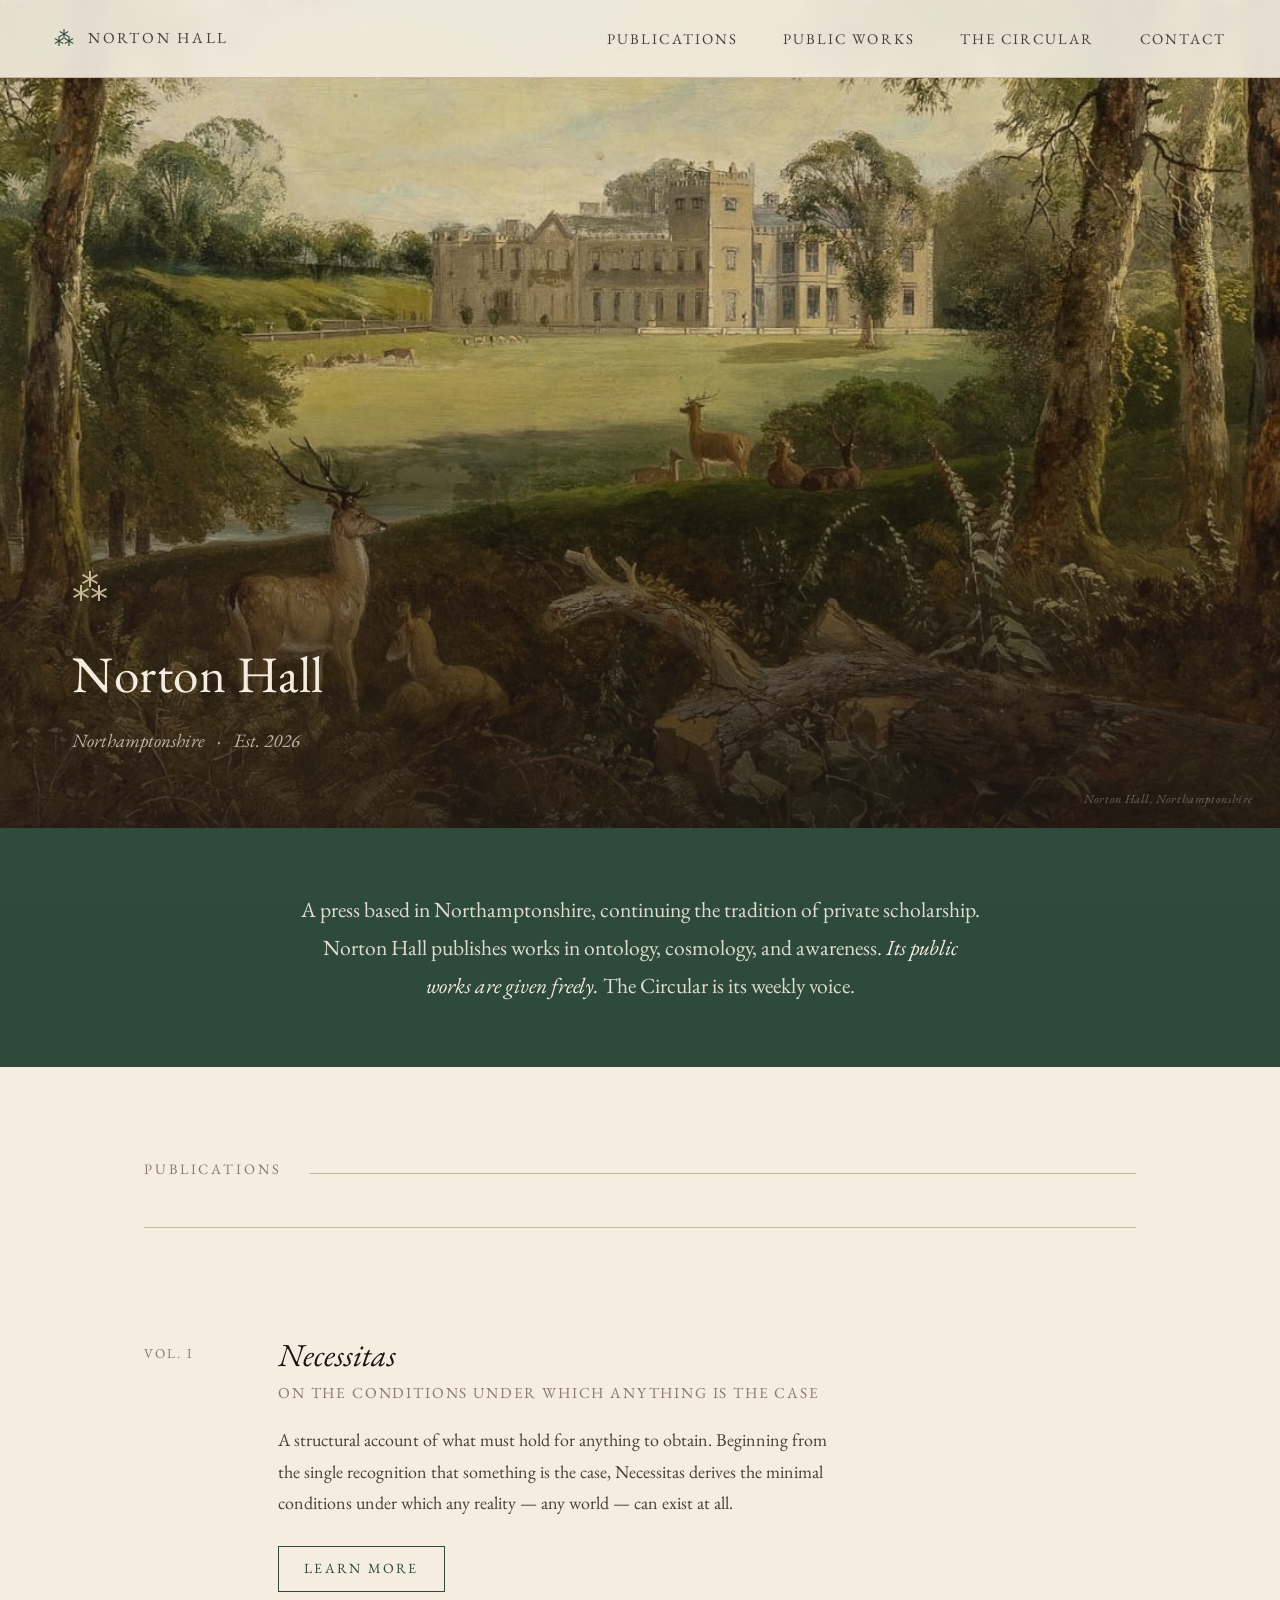
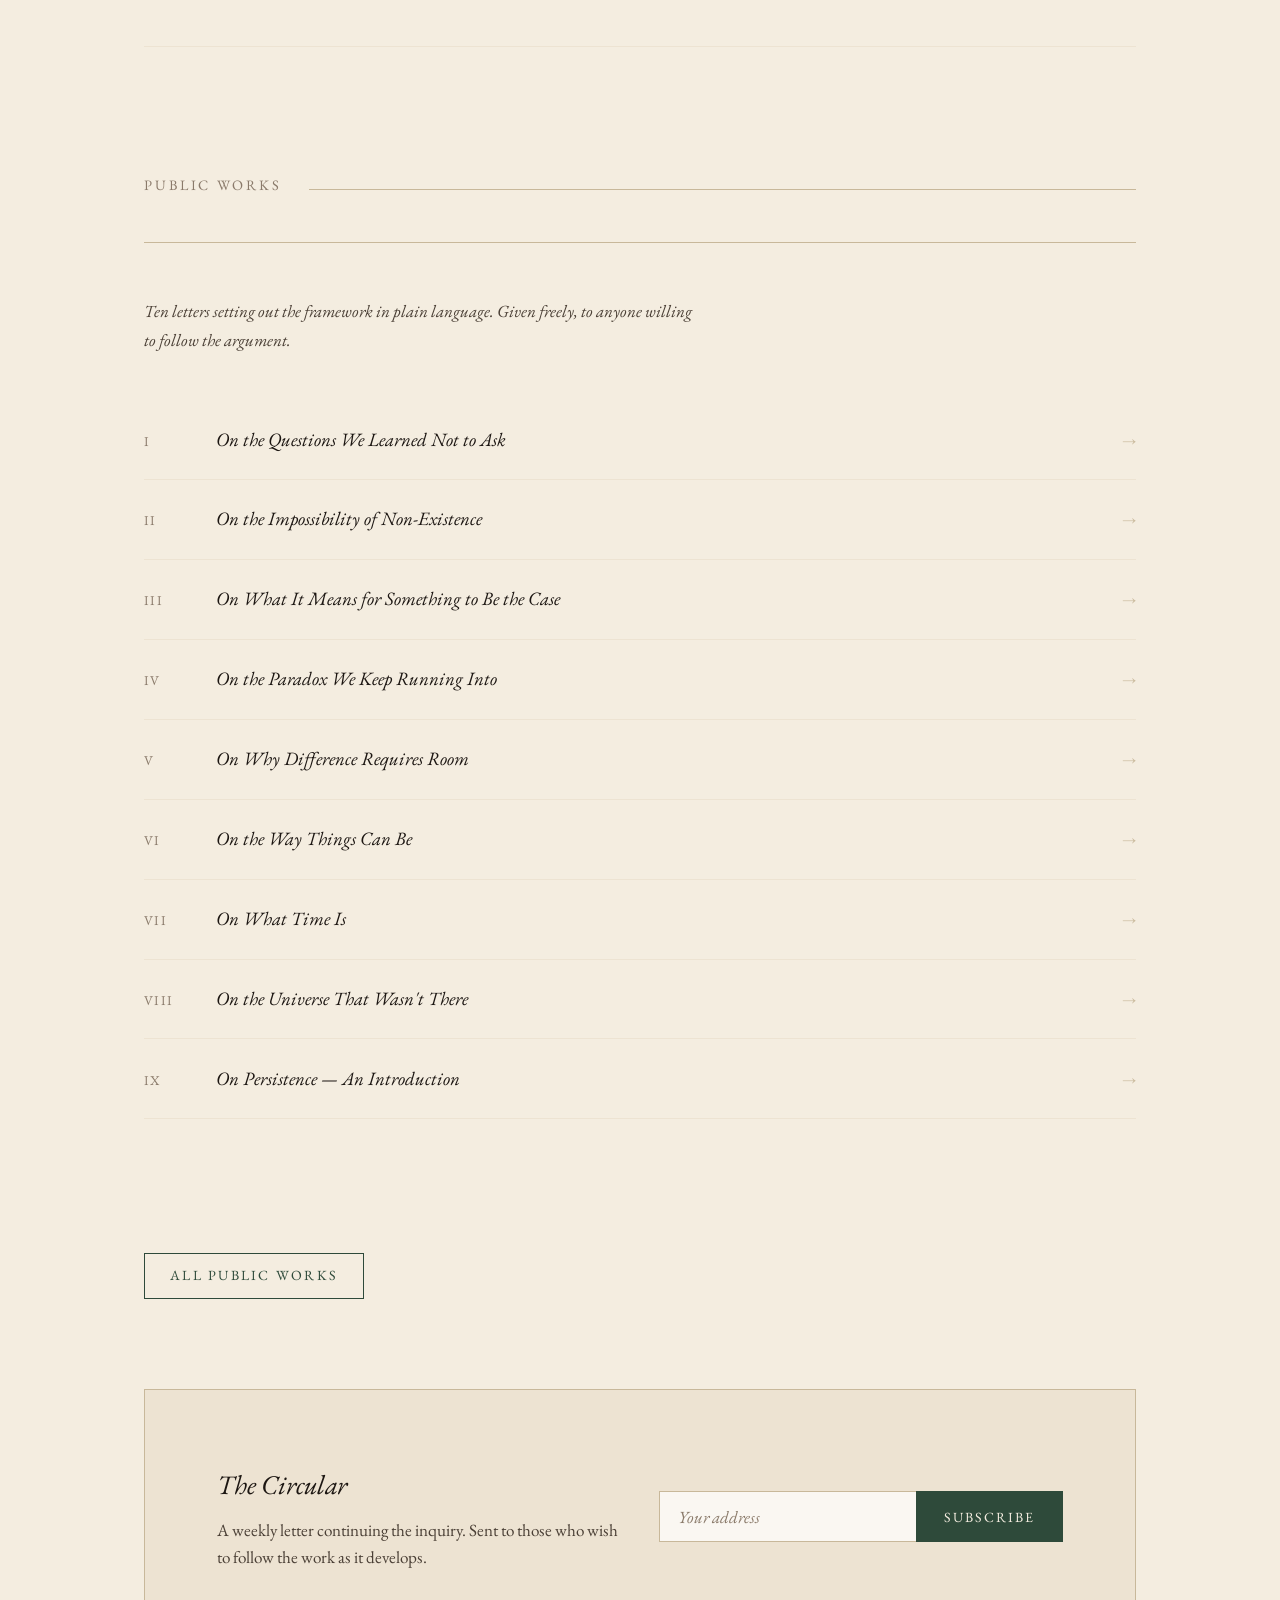
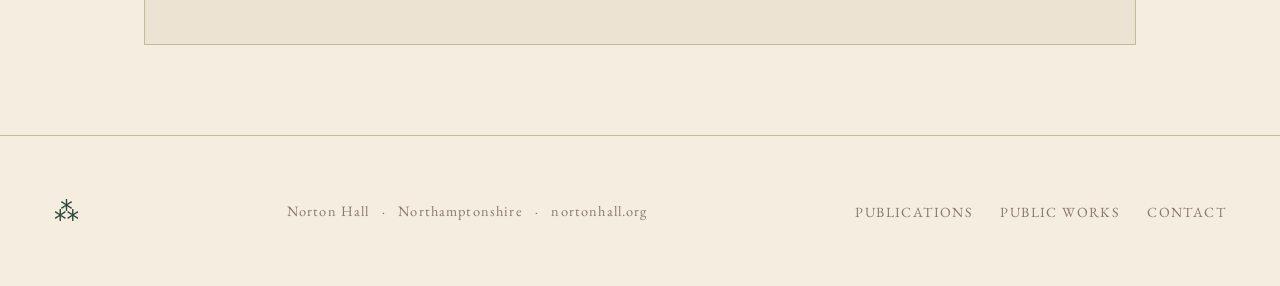
==== index.html @ 18258e55 "Add files via upload" ====
<!DOCTYPE html>
<html lang="en">
<head>
  <meta charset="UTF-8">
  <meta name="viewport" content="width=device-width, initial-scale=1.0">
  <title>Norton Hall</title>
  <meta name="description" content="A press based in Northamptonshire, continuing the tradition of private scholarship. Norton Hall publishes works in ontology, cosmology, and awareness.">
  <link rel="stylesheet" href="style.css">
  <style>
    .hero-caption {
      position: absolute;
      bottom: 1rem;
      right: 1.5rem;
      font-size: 0.68rem;
      color: rgba(244, 237, 224, 0.35);
      font-style: italic;
      letter-spacing: 0.05em;
      z-index: 10;
    }
  </style>
</head>
<body>

  <nav>
    <a href="index.html" class="nav-mark">
      <span class="asterism">⁂</span>
      <span class="press-name">Norton Hall</span>
    </a>
    <ul class="nav-links">
      <li><a href="publications.html">Publications</a></li>
      <li><a href="public-works.html">Public Works</a></li>
      <li><a href="the-circular.html">The Circular</a></li>
      <li><a href="contact.html">Contact</a></li>
    </ul>
  </nav>

  <!-- HERO -->
  <section class="hero">
    <div class="hero-image" id="heroImage"></div>
    <div class="hero-gradient"></div>
    <div class="hero-content" id="heroContent">
      <span class="hero-asterism">⁂</span>
      <h1 class="hero-title">Norton Hall</h1>
      <p class="hero-subtitle">Northamptonshire &ensp;·&ensp; Est. 2026</p>
    </div>
    <span class="hero-caption">Norton Hall, Northamptonshire</span>
  </section>

  <!-- STATEMENT -->
  <section class="statement">
    <p>A press based in Northamptonshire, continuing the tradition of private scholarship. Norton Hall publishes works in ontology, cosmology, and awareness. <em>Its public works are given freely.</em> The Circular is its weekly voice.</p>
  </section>

  <!-- MAIN -->
  <main>

    <!-- PUBLICATIONS -->
    <div class="section-header">
      <h2>Publications</h2>
      <div class="section-rule"></div>
    </div>

    <div class="publication-card" data-observe>
      <div class="pub-number">Vol. I</div>
      <div class="pub-body">
        <h3>Necessitas</h3>
        <p class="pub-subtitle">On the Conditions Under Which Anything Is the Case</p>
        <p>A structural account of what must hold for anything to obtain. Beginning from the single recognition that something is the case, Necessitas derives the minimal conditions under which any reality — any world — can exist at all.</p>
        <a href="publications.html" class="btn">Learn More</a>
      </div>
    </div>

    <!-- PUBLIC WORKS -->
    <div class="section-header" style="margin-top: 2rem;">
      <h2>Public Works</h2>
      <div class="section-rule"></div>
    </div>

    <p style="font-size: 0.95rem; color: var(--ink-light); margin-bottom: 2.5rem; font-style: italic; max-width: 560px;">
      Ten letters setting out the framework in plain language. Given freely, to anyone willing to follow the argument.
    </p>

    <div class="letters-grid">
      <a href="letters/letter-01.html" class="letter-row" data-observe>
        <span class="letter-num">I</span>
        <span class="letter-title">On the Questions We Learned Not to Ask</span>
        <span class="letter-arrow">→</span>
      </a>
      <a href="letters/letter-02.html" class="letter-row" data-observe>
        <span class="letter-num">II</span>
        <span class="letter-title">On the Impossibility of Non-Existence</span>
        <span class="letter-arrow">→</span>
      </a>
      <a href="letters/letter-03.html" class="letter-row" data-observe>
        <span class="letter-num">III</span>
        <span class="letter-title">On What It Means for Something to Be the Case</span>
        <span class="letter-arrow">→</span>
      </a>
      <a href="letters/letter-04.html" class="letter-row" data-observe>
        <span class="letter-num">IV</span>
        <span class="letter-title">On the Paradox We Keep Running Into</span>
        <span class="letter-arrow">→</span>
      </a>
      <a href="letters/letter-05.html" class="letter-row" data-observe>
        <span class="letter-num">V</span>
        <span class="letter-title">On Why Difference Requires Room</span>
        <span class="letter-arrow">→</span>
      </a>
      <a href="letters/letter-06.html" class="letter-row" data-observe>
        <span class="letter-num">VI</span>
        <span class="letter-title">On the Way Things Can Be</span>
        <span class="letter-arrow">→</span>
      </a>
      <a href="letters/letter-07.html" class="letter-row" data-observe>
        <span class="letter-num">VII</span>
        <span class="letter-title">On What Time Is</span>
        <span class="letter-arrow">→</span>
      </a>
      <a href="letters/letter-08.html" class="letter-row" data-observe>
        <span class="letter-num">VIII</span>
        <span class="letter-title">On the Universe That Wasn't There</span>
        <span class="letter-arrow">→</span>
      </a>
      <a href="letters/letter-09.html" class="letter-row" data-observe>
        <span class="letter-num">IX</span>
        <span class="letter-title">On Persistence — An Introduction</span>
        <span class="letter-arrow">→</span>
      </a>
      <a href="letters/letter-10.html" class="letter-row" data-observe>
        <span class="letter-num">X</span>
        <span class="letter-title">On Where This Leaves Us</span>
        <span class="letter-arrow">→</span>
      </a>
    </div>

    <div style="margin-top: 1.5rem; padding-top: 1.5rem;">
      <a href="public-works.html" class="btn">All Public Works</a>
    </div>

    <!-- CIRCULAR CTA -->
    <div class="circular-cta" data-observe>
      <div>
        <h3>The Circular</h3>
        <p>A weekly letter continuing the inquiry. Sent to those who wish to follow the work as it develops.</p>
      </div>
      <div class="circular-form">
        <input type="email" placeholder="Your address">
        <button type="button">Subscribe</button>
      </div>
    </div>

  </main>

  <footer>
    <span class="footer-mark">⁂</span>
    <p class="footer-text">Norton Hall &ensp;·&ensp; Northamptonshire &ensp;·&ensp; nortonhall.org</p>
    <ul class="footer-links">
      <li><a href="publications.html">Publications</a></li>
      <li><a href="public-works.html">Public Works</a></li>
      <li><a href="contact.html">Contact</a></li>
    </ul>
  </footer>

  <script>
    // Hero entrance
    window.addEventListener('load', () => {
      document.getElementById('heroImage').classList.add('loaded');
      setTimeout(() => {
        document.getElementById('heroContent').classList.add('visible');
      }, 200);
    });

    // Scroll observer
    const observer = new IntersectionObserver((entries) => {
      entries.forEach((entry, i) => {
        if (entry.isIntersecting) {
          setTimeout(() => {
            entry.target.classList.add('visible');
          }, entry.target.dataset.delay || 0);
          observer.unobserve(entry.target);
        }
      });
    }, { threshold: 0.1 });

    document.querySelectorAll('[data-observe]').forEach((el, i) => {
      el.dataset.delay = i * 60;
      observer.observe(el);
    });
  </script>

</body>
</html>
---- style.css ----
@import url('https://fonts.googleapis.com/css2?family=EB+Garamond:ital,wght@0,400;0,500;0,600;1,400;1,500&family=Cormorant+Garamond:ital,wght@0,300;0,400;1,300;1,400&display=swap');

:root {
  --cream: #f4ede0;
  --cream-dark: #ede3d2;
  --ink: #1c1612;
  --ink-light: #4a3f35;
  --ink-faint: #8a7a6a;
  --green: #2e4a3a;
  --green-light: #3d6150;
  --rule: #c8b89a;
  --white: #faf7f2;
}

*, *::before, *::after {
  box-sizing: border-box;
  margin: 0;
  padding: 0;
}

html {
  font-size: 18px;
  scroll-behavior: smooth;
}

body {
  background-color: var(--cream);
  color: var(--ink);
  font-family: 'EB Garamond', Georgia, serif;
  font-weight: 400;
  line-height: 1.7;
  -webkit-font-smoothing: antialiased;
}

/* ─── TEXTURE OVERLAY ─── */
body::before {
  content: '';
  position: fixed;
  inset: 0;
  background-image: url("data:image/svg+xml,%3Csvg xmlns='http://www.w3.org/2000/svg' width='300' height='300'%3E%3Cfilter id='noise'%3E%3CfeTurbulence type='fractalNoise' baseFrequency='0.85' numOctaves='4' stitchTiles='stitch'/%3E%3CfeColorMatrix type='saturate' values='0'/%3E%3C/filter%3E%3Crect width='300' height='300' filter='url(%23noise)' opacity='0.035'/%3E%3C/svg%3E");
  pointer-events: none;
  z-index: 1000;
  opacity: 0.6;
}

/* ─── NAVIGATION ─── */
nav {
  position: fixed;
  top: 0;
  left: 0;
  right: 0;
  z-index: 100;
  padding: 1.2rem 3rem;
  display: flex;
  align-items: center;
  justify-content: space-between;
  background: rgba(244, 237, 224, 0.92);
  backdrop-filter: blur(8px);
  border-bottom: 1px solid var(--rule);
}

.nav-mark {
  font-size: 1.3rem;
  color: var(--green);
  letter-spacing: 0.05em;
  text-decoration: none;
  font-weight: 400;
  display: flex;
  align-items: center;
  gap: 0.7rem;
}

.nav-mark .asterism {
  font-size: 1.1rem;
  color: var(--green);
}

.nav-mark .press-name {
  font-size: 0.85rem;
  letter-spacing: 0.18em;
  text-transform: uppercase;
  color: var(--ink-light);
  font-style: normal;
}

.nav-links {
  display: flex;
  gap: 2.5rem;
  list-style: none;
}

.nav-links a {
  font-size: 0.82rem;
  letter-spacing: 0.14em;
  text-transform: uppercase;
  color: var(--ink-light);
  text-decoration: none;
  transition: color 0.2s ease;
}

.nav-links a:hover,
.nav-links a.active {
  color: var(--green);
}

/* ─── HERO ─── */
.hero {
  position: relative;
  height: 92vh;
  min-height: 600px;
  overflow: hidden;
  display: flex;
  align-items: flex-end;
}

.hero-image {
  position: absolute;
  inset: 0;
  background-image: url('assets/norton-hall.jpg');
  background-size: cover;
  background-position: center 30%;
  filter: sepia(20%) brightness(0.88) contrast(1.05);
  transform: scale(1.02);
  transition: transform 8s ease;
}

.hero-image.loaded {
  transform: scale(1);
}

.hero-gradient {
  position: absolute;
  inset: 0;
  background: linear-gradient(
    to bottom,
    rgba(28, 22, 18, 0.1) 0%,
    rgba(28, 22, 18, 0.05) 40%,
    rgba(28, 22, 18, 0.55) 75%,
    rgba(28, 22, 18, 0.82) 100%
  );
}

.hero-content {
  position: relative;
  z-index: 10;
  padding: 4rem 4rem 4rem;
  max-width: 780px;
  opacity: 0;
  transform: translateY(16px);
  transition: opacity 0.9s ease 0.3s, transform 0.9s ease 0.3s;
}

.hero-content.visible {
  opacity: 1;
  transform: translateY(0);
}

.hero-asterism {
  font-size: 2rem;
  color: var(--rule);
  margin-bottom: 1.5rem;
  display: block;
  letter-spacing: 0.1em;
}

.hero-title {
  font-family: 'EB Garamond', serif;
  font-size: clamp(2.2rem, 4vw, 3.2rem);
  font-weight: 400;
  color: var(--cream);
  line-height: 1.15;
  letter-spacing: 0.01em;
  margin-bottom: 1.2rem;
}

.hero-subtitle {
  font-family: 'EB Garamond', serif;
  font-size: 1.05rem;
  font-style: italic;
  color: rgba(244, 237, 224, 0.72);
  line-height: 1.6;
  max-width: 520px;
}

/* ─── STATEMENT BAND ─── */
.statement {
  background: var(--green);
  padding: 3.5rem 4rem;
  position: relative;
}

.statement p {
  font-family: 'EB Garamond', serif;
  font-size: clamp(1.05rem, 1.8vw, 1.2rem);
  color: rgba(244, 237, 224, 0.9);
  line-height: 1.75;
  max-width: 680px;
  margin: 0 auto;
  text-align: center;
}

.statement p em {
  color: var(--cream);
  font-style: italic;
}

/* ─── MAIN CONTENT ─── */
main {
  max-width: 1100px;
  margin: 0 auto;
  padding: 0 3rem;
}

/* ─── SECTION HEADERS ─── */
.section-header {
  padding: 5rem 0 2.5rem;
  border-bottom: 1px solid var(--rule);
  margin-bottom: 3rem;
  display: flex;
  align-items: baseline;
  gap: 1.5rem;
}

.section-header h2 {
  font-family: 'EB Garamond', serif;
  font-size: 0.8rem;
  font-weight: 400;
  letter-spacing: 0.2em;
  text-transform: uppercase;
  color: var(--ink-faint);
}

.section-header .section-rule {
  flex: 1;
  height: 1px;
  background: var(--rule);
}

/* ─── PUBLICATIONS ─── */
.publication-card {
  display: grid;
  grid-template-columns: auto 1fr;
  gap: 0 3rem;
  padding: 3rem 0;
  border-bottom: 1px solid var(--cream-dark);
  opacity: 0;
  transform: translateY(20px);
  transition: opacity 0.6s ease, transform 0.6s ease;
}

.publication-card.visible {
  opacity: 1;
  transform: translateY(0);
}

.pub-number {
  font-size: 0.75rem;
  letter-spacing: 0.15em;
  color: var(--ink-faint);
  text-transform: uppercase;
  padding-top: 0.35rem;
  min-width: 80px;
}

.pub-body h3 {
  font-family: 'EB Garamond', serif;
  font-size: clamp(1.4rem, 2.5vw, 1.8rem);
  font-weight: 400;
  font-style: italic;
  color: var(--ink);
  margin-bottom: 0.3rem;
  line-height: 1.2;
}

.pub-body .pub-subtitle {
  font-size: 0.85rem;
  letter-spacing: 0.12em;
  text-transform: uppercase;
  color: var(--ink-faint);
  margin-bottom: 1rem;
}

.pub-body p {
  font-size: 1rem;
  color: var(--ink-light);
  line-height: 1.75;
  max-width: 560px;
  margin-bottom: 1.5rem;
}

.btn {
  display: inline-block;
  font-size: 0.78rem;
  letter-spacing: 0.16em;
  text-transform: uppercase;
  color: var(--green);
  text-decoration: none;
  border: 1px solid var(--green);
  padding: 0.55rem 1.4rem;
  transition: background 0.2s ease, color 0.2s ease;
}

.btn:hover {
  background: var(--green);
  color: var(--cream);
}

/* ─── LETTERS LIST ─── */
.letters-grid {
  display: grid;
  gap: 0;
}

.letter-row {
  display: grid;
  grid-template-columns: 2.5rem 1fr auto;
  align-items: baseline;
  gap: 1.5rem;
  padding: 1.3rem 0;
  border-bottom: 1px solid var(--cream-dark);
  text-decoration: none;
  color: var(--ink);
  transition: background 0.15s ease;
  opacity: 0;
  transform: translateX(-10px);
  transition: opacity 0.5s ease, transform 0.5s ease, background 0.15s ease;
}

.letter-row.visible {
  opacity: 1;
  transform: translateX(0);
}

.letter-row:hover {
  background: rgba(46, 74, 58, 0.04);
  padding-left: 0.5rem;
  padding-right: 0.5rem;
  margin: 0 -0.5rem;
}

.letter-num {
  font-size: 0.75rem;
  letter-spacing: 0.1em;
  color: var(--ink-faint);
  font-style: normal;
}

.letter-title {
  font-family: 'EB Garamond', serif;
  font-size: 1.05rem;
  font-style: italic;
  color: var(--ink);
}

.letter-arrow {
  font-size: 0.8rem;
  color: var(--rule);
  transition: color 0.2s ease, transform 0.2s ease;
  display: inline-block;
}

.letter-row:hover .letter-arrow {
  color: var(--green);
  transform: translateX(4px);
}

/* ─── CIRCULAR CTA ─── */
.circular-cta {
  margin: 5rem 0;
  padding: 4rem;
  background: var(--cream-dark);
  border: 1px solid var(--rule);
  display: grid;
  grid-template-columns: 1fr auto;
  gap: 2rem;
  align-items: center;
}

.circular-cta h3 {
  font-family: 'EB Garamond', serif;
  font-size: 1.5rem;
  font-weight: 400;
  font-style: italic;
  margin-bottom: 0.5rem;
}

.circular-cta p {
  font-size: 0.95rem;
  color: var(--ink-light);
  line-height: 1.6;
}

.circular-form {
  display: flex;
  gap: 0;
  min-width: 320px;
}

.circular-form input {
  flex: 1;
  padding: 0.75rem 1rem;
  border: 1px solid var(--rule);
  border-right: none;
  background: var(--white);
  font-family: 'EB Garamond', serif;
  font-size: 0.95rem;
  color: var(--ink);
  outline: none;
}

.circular-form input::placeholder {
  color: var(--ink-faint);
  font-style: italic;
}

.circular-form input:focus {
  border-color: var(--green);
}

.circular-form button {
  padding: 0.75rem 1.5rem;
  background: var(--green);
  color: var(--cream);
  border: 1px solid var(--green);
  font-family: 'EB Garamond', serif;
  font-size: 0.78rem;
  letter-spacing: 0.14em;
  text-transform: uppercase;
  cursor: pointer;
  transition: background 0.2s ease;
}

.circular-form button:hover {
  background: var(--green-light);
}

/* ─── FOOTER ─── */
footer {
  border-top: 1px solid var(--rule);
  padding: 3rem;
  display: flex;
  justify-content: space-between;
  align-items: center;
  margin-top: 4rem;
}

.footer-mark {
  font-size: 1.4rem;
  color: var(--green);
}

.footer-text {
  font-size: 0.8rem;
  color: var(--ink-faint);
  letter-spacing: 0.08em;
  text-align: center;
}

.footer-links {
  display: flex;
  gap: 1.5rem;
  list-style: none;
}

.footer-links a {
  font-size: 0.78rem;
  letter-spacing: 0.1em;
  text-transform: uppercase;
  color: var(--ink-faint);
  text-decoration: none;
  transition: color 0.2s ease;
}

.footer-links a:hover {
  color: var(--green);
}

/* ─── INNER PAGES ─── */
.page-hero {
  padding: 10rem 3rem 4rem;
  max-width: 1100px;
  margin: 0 auto;
  border-bottom: 1px solid var(--rule);
}

.page-hero .page-label {
  font-size: 0.75rem;
  letter-spacing: 0.2em;
  text-transform: uppercase;
  color: var(--ink-faint);
  margin-bottom: 1.2rem;
  display: block;
}

.page-hero h1 {
  font-family: 'EB Garamond', serif;
  font-size: clamp(2rem, 4vw, 3rem);
  font-weight: 400;
  font-style: italic;
  color: var(--ink);
  line-height: 1.15;
  margin-bottom: 1rem;
}

.page-hero p {
  font-size: 1.05rem;
  color: var(--ink-light);
  max-width: 560px;
  line-height: 1.7;
}

/* ─── LETTER PAGE ─── */
.letter-content {
  max-width: 680px;
  margin: 4rem auto;
  padding: 0 3rem;
}

.letter-content .letter-header {
  margin-bottom: 3rem;
  padding-bottom: 2rem;
  border-bottom: 1px solid var(--rule);
}

.letter-content .letter-number {
  font-size: 0.75rem;
  letter-spacing: 0.2em;
  text-transform: uppercase;
  color: var(--ink-faint);
  display: block;
  margin-bottom: 0.8rem;
}

.letter-content h1 {
  font-family: 'EB Garamond', serif;
  font-size: clamp(1.6rem, 3vw, 2.2rem);
  font-weight: 400;
  font-style: italic;
  line-height: 1.2;
}

.letter-content .prose p {
  font-size: 1.05rem;
  line-height: 1.85;
  color: var(--ink);
  margin-bottom: 1.5rem;
}

.letter-content .prose p:first-child::first-letter {
  font-size: 3.2rem;
  float: left;
  line-height: 0.75;
  margin-right: 0.08em;
  margin-top: 0.08em;
  color: var(--green);
  font-family: 'EB Garamond', serif;
}

.letter-nav {
  display: flex;
  justify-content: space-between;
  padding: 2.5rem 0;
  border-top: 1px solid var(--rule);
  margin-top: 3rem;
}

.letter-nav a {
  font-size: 0.82rem;
  letter-spacing: 0.12em;
  text-transform: uppercase;
  color: var(--green);
  text-decoration: none;
  transition: opacity 0.2s ease;
}

.letter-nav a:hover {
  opacity: 0.7;
}

/* ─── CONTACT ─── */
.contact-grid {
  display: grid;
  grid-template-columns: 1fr 1fr;
  gap: 5rem;
  padding: 4rem 0;
  max-width: 1100px;
  margin: 0 auto;
}

.contact-info h3 {
  font-family: 'EB Garamond', serif;
  font-size: 1.1rem;
  font-style: italic;
  margin-bottom: 1rem;
}

.contact-info p {
  font-size: 0.95rem;
  color: var(--ink-light);
  line-height: 1.7;
  margin-bottom: 0.5rem;
}

.contact-info a {
  color: var(--green);
  text-decoration: none;
}

/* ─── SCROLL ANIMATIONS ─── */
@keyframes fadeUp {
  from { opacity: 0; transform: translateY(20px); }
  to { opacity: 1; transform: translateY(0); }
}

/* ─── RESPONSIVE ─── */
@media (max-width: 768px) {
  nav {
    padding: 1rem 1.5rem;
  }

  .nav-links {
    gap: 1.5rem;
  }

  .nav-links a {
    font-size: 0.75rem;
  }

  .hero-content {
    padding: 2rem 1.5rem 3rem;
  }

  .statement {
    padding: 2.5rem 1.5rem;
  }

  main {
    padding: 0 1.5rem;
  }

  .circular-cta {
    grid-template-columns: 1fr;
    padding: 2.5rem 1.5rem;
  }

  .circular-form {
    min-width: unset;
    width: 100%;
  }

  footer {
    flex-direction: column;
    gap: 1.5rem;
    text-align: center;
    padding: 2rem 1.5rem;
  }

  .contact-grid {
    grid-template-columns: 1fr;
    gap: 3rem;
    padding: 2rem 1.5rem;
  }

  .publication-card {
    grid-template-columns: 1fr;
    gap: 0.5rem;
  }

  .page-hero {
    padding: 8rem 1.5rem 3rem;
  }
}
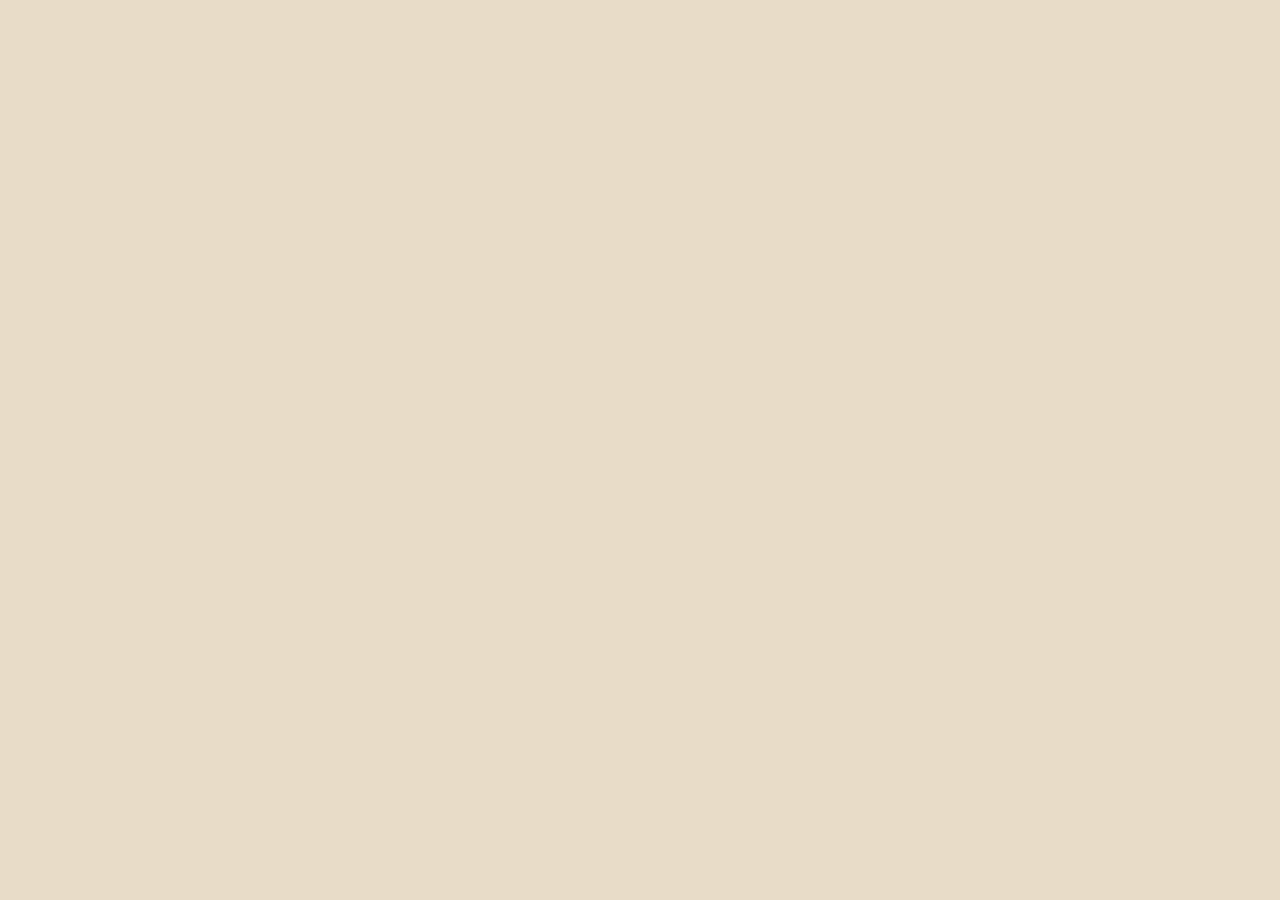
==== commit 1e3b7a60: "Create index.html" ====
--- a/index.html
+++ b/index.html
@@ -3,190 +3,1015 @@
 <head>
   <meta charset="UTF-8">
   <meta name="viewport" content="width=device-width, initial-scale=1.0">
-  <title>Norton Hall</title>
-  <meta name="description" content="A press based in Northamptonshire, continuing the tradition of private scholarship. Norton Hall publishes works in ontology, cosmology, and awareness.">
-  <link rel="stylesheet" href="style.css">
+  <title>Norton Hall Base Template</title>
+  <link href="https://fonts.googleapis.com/css2?family=EB+Garamond:ital,wght@0,400;0,500;0,600;1,400;1,500&display=swap" rel="stylesheet">
   <style>
-    .hero-caption {
-      position: absolute;
-      bottom: 1rem;
-      right: 1.5rem;
-      font-size: 0.68rem;
-      color: rgba(244, 237, 224, 0.35);
-      font-style: italic;
-      letter-spacing: 0.05em;
-      z-index: 10;
-    }
-  </style>
-</head>
-<body>
-
-  <nav>
-    <a href="index.html" class="nav-mark">
-      <span class="asterism">⁂</span>
-      <span class="press-name">Norton Hall</span>
-    </a>
-    <ul class="nav-links">
-      <li><a href="publications.html">Publications</a></li>
-      <li><a href="public-works.html">Public Works</a></li>
-      <li><a href="the-circular.html">The Circular</a></li>
-      <li><a href="contact.html">Contact</a></li>
-    </ul>
-  </nav>
-
-  <!-- HERO -->
-  <section class="hero">
-    <div class="hero-image" id="heroImage"></div>
-    <div class="hero-gradient"></div>
-    <div class="hero-content" id="heroContent">
-      <span class="hero-asterism">⁂</span>
-      <h1 class="hero-title">Norton Hall</h1>
-      <p class="hero-subtitle">Northamptonshire &ensp;·&ensp; Est. 2026</p>
-    </div>
-    <span class="hero-caption">Norton Hall, Northamptonshire</span>
-  </section>
-
-  <!-- STATEMENT -->
-  <section class="statement">
-    <p>A press based in Northamptonshire, continuing the tradition of private scholarship. Norton Hall publishes works in ontology, cosmology, and awareness. <em>Its public works are given freely.</em> The Circular is its weekly voice.</p>
-  </section>
-
-  <!-- MAIN -->
-  <main>
-
-    <!-- PUBLICATIONS -->
-    <div class="section-header">
-      <h2>Publications</h2>
-      <div class="section-rule"></div>
-    </div>
-
-    <div class="publication-card" data-observe>
-      <div class="pub-number">Vol. I</div>
-      <div class="pub-body">
-        <h3>Necessitas</h3>
-        <p class="pub-subtitle">On the Conditions Under Which Anything Is the Case</p>
-        <p>A structural account of what must hold for anything to obtain. Beginning from the single recognition that something is the case, Necessitas derives the minimal conditions under which any reality — any world — can exist at all.</p>
-        <a href="publications.html" class="btn">Learn More</a>
-      </div>
-    </div>
-
-    <!-- PUBLIC WORKS -->
-    <div class="section-header" style="margin-top: 2rem;">
-      <h2>Public Works</h2>
-      <div class="section-rule"></div>
-    </div>
-
-    <p style="font-size: 0.95rem; color: var(--ink-light); margin-bottom: 2.5rem; font-style: italic; max-width: 560px;">
-      Ten letters setting out the framework in plain language. Given freely, to anyone willing to follow the argument.
-    </p>
-
-    <div class="letters-grid">
-      <a href="letters/letter-01.html" class="letter-row" data-observe>
-        <span class="letter-num">I</span>
-        <span class="letter-title">On the Questions We Learned Not to Ask</span>
-        <span class="letter-arrow">→</span>
-      </a>
-      <a href="letters/letter-02.html" class="letter-row" data-observe>
-        <span class="letter-num">II</span>
-        <span class="letter-title">On the Impossibility of Non-Existence</span>
-        <span class="letter-arrow">→</span>
-      </a>
-      <a href="letters/letter-03.html" class="letter-row" data-observe>
-        <span class="letter-num">III</span>
-        <span class="letter-title">On What It Means for Something to Be the Case</span>
-        <span class="letter-arrow">→</span>
-      </a>
-      <a href="letters/letter-04.html" class="letter-row" data-observe>
-        <span class="letter-num">IV</span>
-        <span class="letter-title">On the Paradox We Keep Running Into</span>
-        <span class="letter-arrow">→</span>
-      </a>
-      <a href="letters/letter-05.html" class="letter-row" data-observe>
-        <span class="letter-num">V</span>
-        <span class="letter-title">On Why Difference Requires Room</span>
-        <span class="letter-arrow">→</span>
-      </a>
-      <a href="letters/letter-06.html" class="letter-row" data-observe>
-        <span class="letter-num">VI</span>
-        <span class="letter-title">On the Way Things Can Be</span>
-        <span class="letter-arrow">→</span>
-      </a>
-      <a href="letters/letter-07.html" class="letter-row" data-observe>
-        <span class="letter-num">VII</span>
-        <span class="letter-title">On What Time Is</span>
-        <span class="letter-arrow">→</span>
-      </a>
-      <a href="letters/letter-08.html" class="letter-row" data-observe>
-        <span class="letter-num">VIII</span>
-        <span class="letter-title">On the Universe That Wasn't There</span>
-        <span class="letter-arrow">→</span>
-      </a>
-      <a href="letters/letter-09.html" class="letter-row" data-observe>
-        <span class="letter-num">IX</span>
-        <span class="letter-title">On Persistence — An Introduction</span>
-        <span class="letter-arrow">→</span>
-      </a>
-      <a href="letters/letter-10.html" class="letter-row" data-observe>
-        <span class="letter-num">X</span>
-        <span class="letter-title">On Where This Leaves Us</span>
-        <span class="letter-arrow">→</span>
-      </a>
-    </div>
-
-    <div style="margin-top: 1.5rem; padding-top: 1.5rem;">
-      <a href="public-works.html" class="btn">All Public Works</a>
-    </div>
-
-    <!-- CIRCULAR CTA -->
-    <div class="circular-cta" data-observe>
-      <div>
-        <h3>The Circular</h3>
-        <p>A weekly letter continuing the inquiry. Sent to those who wish to follow the work as it develops.</p>
-      </div>
-      <div class="circular-form">
-        <input type="email" placeholder="Your address">
-        <button type="button">Subscribe</button>
-      </div>
-    </div>
-
-  </main>
-
-  <footer>
-    <span class="footer-mark">⁂</span>
-    <p class="footer-text">Norton Hall &ensp;·&ensp; Northamptonshire &ensp;·&ensp; nortonhall.org</p>
-    <ul class="footer-links">
-      <li><a href="publications.html">Publications</a></li>
-      <li><a href="public-works.html">Public Works</a></li>
-      <li><a href="contact.html">Contact</a></li>
-    </ul>
-  </footer>
-
-  <script>
-    // Hero entrance
-    window.addEventListener('load', () => {
-      document.getElementById('heroImage').classList.add('loaded');
-      setTimeout(() => {
-        document.getElementById('heroContent').classList.add('visible');
-      }, 200);
-    });
-
-    // Scroll observer
-    const observer = new IntersectionObserver((entries) => {
-      entries.forEach((entry, i) => {
-        if (entry.isIntersecting) {
-          setTimeout(() => {
-            entry.target.classList.add('visible');
-          }, entry.target.dataset.delay || 0);
-          observer.unobserve(entry.target);
-        }
-      });
-    }, { threshold: 0.1 });
-
-    document.querySelectorAll('[data-observe]').forEach((el, i) => {
-      el.dataset.delay = i * 60;
-      observer.observe(el);
-    });
-  </script>
-
-</body>
-</html>
+:root {
+  --cream: #ede4d4;
+  --cream-dark: #e2d6c3;
+  --ink: #1a1510;
+  --ink-light: #4a3f35;
+  --ink-faint: #9a8a78;
+  --green: #2e4a3a;
+  --green-light: #3d6150;
+  --rule: #c8b89a;
+  --white: #faf7f2;
+}
+
+*, *::before, *::after { box-sizing: border-box; margin: 0; padding: 0; }
+html { font-size: 18px; scroll-behavior: smooth; }
+
+.skip-link {
+  position: absolute;
+  left: 1rem;
+  top: -3rem;
+  background: var(--ink);
+  color: var(--white);
+  padding: 0.55rem 0.8rem;
+  text-decoration: none;
+  z-index: 1000;
+  font-size: 0.85rem;
+  border: 1px solid var(--rule);
+}
+
+.skip-link:focus {
+  top: 1rem;
+}
+
+.sr-only {
+  position: absolute;
+  width: 1px;
+  height: 1px;
+  padding: 0;
+  margin: -1px;
+  overflow: hidden;
+  clip: rect(0, 0, 0, 0);
+  white-space: nowrap;
+  border: 0;
+}
+
+body {
+  background-color: #e8dcc8;
+  color: var(--ink);
+  font-family: 'EB Garamond', Georgia, serif;
+  font-weight: 400;
+  line-height: 1.7;
+  -webkit-font-smoothing: antialiased;
+  opacity: 0;
+  animation: pageFadeIn 1.9s ease forwards;
+}
+
+@keyframes pageFadeIn {
+  from { opacity: 0; }
+  to { opacity: 1; }
+}
+
+/* ─── NAV ─── */
+#nav {
+  position: fixed;
+  top: 0; left: 0; right: 0;
+  z-index: 100;
+  padding: 1rem 2.5rem;
+  min-height: 56px;
+  display: flex;
+  align-items: center;
+  justify-content: space-between;
+  background: linear-gradient(to bottom, rgba(0,0,0,0.45) 0%, rgba(0,0,0,0.25) 40%, rgba(0,0,0,0.1) 70%, rgba(0,0,0,0) 100%);
+  border-bottom: none;
+  transition: background 0.35s ease, border-color 0.35s ease, box-shadow 0.35s ease;
+}
+
+#nav.scrolled {
+  background: rgba(245, 239, 227, 1);
+  border-bottom-color: var(--rule);
+  backdrop-filter: blur(6px);
+  box-shadow: 0 10px 22px rgba(26, 21, 16, 0.14);
+}
+
+.nav-mark {
+  font-size: 0.85rem;
+  color: rgba(237, 228, 212, 0.92);
+  text-decoration: none;
+  line-height: 1;
+  font-weight: 700;
+  transition: color 0.35s ease;
+  text-shadow: 0 1px 4px rgba(0,0,0,0.45);
+}
+
+#nav.scrolled .nav-mark { color: var(--ink-faint); text-shadow: none; }
+
+.nav-hamburger {
+  display: flex;
+  flex-direction: column;
+  gap: 5px;
+  cursor: pointer;
+  padding: 4px;
+  background: none;
+  border: none;
+}
+
+.nav-hamburger span {
+  display: block;
+  width: 22px;
+  height: 1px;
+  background: rgba(237, 228, 212, 0.92);
+  box-shadow: 0 1px 3px rgba(0,0,0,0.4);
+  transition: transform 0.25s ease, opacity 0.25s ease, background 0.35s ease, box-shadow 0.35s ease;
+}
+
+#nav.scrolled .nav-hamburger span { background: var(--ink-faint); box-shadow: none; }
+#nav.menu-open {
+  border-bottom-color: transparent;
+}
+
+#nav.scrolled.menu-open {
+  border-bottom-color: transparent;
+  box-shadow: none;
+}
+.nav-hamburger.open span:nth-child(1) { transform: translateY(6px) rotate(45deg); }
+.nav-hamburger.open span:nth-child(2) { opacity: 0; }
+.nav-hamburger.open span:nth-child(3) { transform: translateY(-6px) rotate(-45deg); }
+
+.nav-mobile {
+  position: fixed;
+  top: 56px; left: 0; right: 0;
+  background: transparent;
+  border-bottom: none;
+  backdrop-filter: none;
+  -webkit-backdrop-filter: none;
+  padding: 1.2rem 2.5rem 1.5rem;
+  z-index: 99;
+  opacity: 0;
+  visibility: hidden;
+  transform: translateY(-28px);
+  pointer-events: none;
+  will-change: opacity, transform;
+  transition:
+    opacity 0.7s ease,
+    transform 0.7s ease,
+    visibility 0s linear 0.7s,
+    background 0.35s ease,
+    backdrop-filter 0.35s ease,
+    -webkit-backdrop-filter 0.35s ease,
+    box-shadow 0.35s ease;
+}
+
+.nav-mobile.open {
+  opacity: 1;
+  visibility: visible;
+  transform: translateY(0);
+  pointer-events: auto;
+  transition:
+    opacity 0.7s ease,
+    transform 0.7s ease,
+    visibility 0s linear 0s,
+    background 0.35s ease,
+    backdrop-filter 0.35s ease,
+    -webkit-backdrop-filter 0.35s ease,
+    box-shadow 0.35s ease;
+}
+
+.nav-mobile ul {
+  list-style: none;
+  display: flex;
+  flex-direction: column;
+  gap: 1.3rem;
+  align-items: flex-end;
+}
+
+.nav-mobile-footer {
+  margin-top: 1.35rem;
+  padding-top: 0.6rem;
+  border-top: 1px solid rgba(200, 184, 154, 0.7);
+  width: max-content;
+  min-width: 8.5rem;
+  margin-left: auto;
+  text-align: right;
+  font-size: 0.68rem;
+  letter-spacing: 0.08em;
+  color: rgba(237, 228, 212, 0.96);
+  opacity: 1;
+  text-shadow: 0 8px 24px rgba(0,0,0,0.58), 0 0 16px rgba(0,0,0,0.22);
+  white-space: nowrap;
+  backdrop-filter: none;
+  -webkit-backdrop-filter: none;
+  position: relative;
+  z-index: 2;
+  transform: translateY(0);
+}
+
+.nav-mobile-footer::before {
+  content: "";
+  position: absolute;
+  top: -1px;
+  left: 0;
+  right: 0;
+  height: 1px;
+  background: rgba(237, 228, 212, 0.82);
+  box-shadow: 0 0 14px rgba(0,0,0,0.34);
+  pointer-events: none;
+}
+
+.nav-mobile a {
+  font-size: 0.78rem;
+  letter-spacing: 0.16em;
+  text-transform: uppercase;
+  color: rgba(237, 228, 212, 0.92);
+  font-weight: 400;
+  text-decoration: none;
+  text-shadow: 0 8px 24px rgba(0,0,0,0.62), 0 1px 3px rgba(0,0,0,0.42);
+  transition: opacity 0.2s ease, text-shadow 0.2s ease;
+}
+
+.nav-mobile a:hover { opacity: 0.88; }
+
+#nav.scrolled + .nav-mobile {
+  background: rgba(245, 239, 227, 1);
+  border-bottom: none;
+  backdrop-filter: blur(8px);
+  -webkit-backdrop-filter: blur(8px);
+}
+
+#nav.scrolled + .nav-mobile a {
+  color: var(--ink-faint);
+  font-weight: 700;
+  text-shadow: none;
+}
+
+#nav.scrolled + .nav-mobile.open {
+  border-bottom: none;
+  box-shadow: 0 12px 26px rgba(26, 21, 16, 0.16);
+}
+
+#nav.scrolled.menu-open {
+  box-shadow: none;
+}
+
+#nav.scrolled + .nav-mobile.open .nav-mobile-footer {
+  color: var(--ink-faint) !important;
+  opacity: 1;
+  text-shadow: none;
+  filter: none;
+  mix-blend-mode: normal;
+  isolation: isolate;
+  position: relative;
+  z-index: 20;
+  background: transparent;
+}
+
+#nav.scrolled + .nav-mobile .nav-mobile-footer {
+  margin-top: 1.35rem;
+  padding-top: 0.6rem;
+  border-top: 1px solid var(--rule);
+  width: max-content;
+  min-width: 8.5rem;
+  margin-left: auto;
+  text-align: right;
+  font-size: 0.68rem;
+  letter-spacing: 0.08em;
+  color: var(--ink-faint) !important;
+  opacity: 1;
+  text-shadow: none;
+  backdrop-filter: none;
+  -webkit-backdrop-filter: none;
+  filter: none;
+  white-space: nowrap;
+  transform: translateY(0);
+}
+
+.nav-desktop{
+  list-style:none;
+  display:none;
+  gap:2rem;
+  align-items:center;
+}
+
+.nav-desktop li a{
+  font-size:0.72rem;
+  letter-spacing:0.16em;
+  text-transform:uppercase;
+  text-decoration:none;
+  color:rgba(237, 228, 212, 0.92);
+  text-shadow:0 2px 6px rgba(0,0,0,0.65);
+}
+
+.nav-desktop li a:hover{
+  opacity:0.85;
+}
+
+/* desktop */
+@media (min-width: 900px){
+
+  #nav {
+    position: absolute;
+    top: 0;
+    left: 0;
+    right: 0;
+    background: transparent;
+    border-bottom: none;
+  }
+
+  #nav.scrolled {
+    background: transparent;
+    border-bottom-color: transparent;
+    backdrop-filter: none;
+  }
+
+  .nav-mark {
+    color: #d8c8b2;
+    text-shadow: 0 1px 4px rgba(0,0,0,0.45);
+  }
+
+  #nav.scrolled .nav-mark {
+    color: #d8c8b2;
+    text-shadow: 0 1px 4px rgba(0,0,0,0.45);
+  }
+
+  .nav-desktop{
+    display:flex;
+    margin-left: auto;
+    justify-content: flex-end;
+  }
+
+  .nav-desktop li a{
+    color:rgba(237, 228, 212, 0.92);
+    text-shadow:0 2px 6px rgba(0,0,0,0.65);
+  }
+
+  #nav.scrolled .nav-desktop li a{
+    color:#d8c8b2;
+    text-shadow:0 2px 6px rgba(0,0,0,0.65);
+  }
+
+  .nav-hamburger {
+    display: none;
+  }
+
+  .nav-mobile{
+    display:none !important;
+  }
+
+}
+
+/* ─── HERO + CIRCULAR WRAP ─── */
+.hero-circular-wrap {
+  display: flex;
+  flex-direction: column;
+  height: 100vh;
+  min-height: 100vh;
+  width: 100%;
+}
+
+@supports (height: 100svh) {
+  .hero-circular-wrap {
+    height: 100svh;
+    min-height: 100svh;
+  }
+}
+
+.hero {
+  position: relative;
+  flex: 1;
+  min-height: 0;
+  overflow: hidden;
+}
+
+/* Transparent hero image gradients */
+.hero::before {
+  content: "";
+  position: absolute;
+  inset: 0;
+  background: linear-gradient(
+    to bottom,
+    rgba(0,0,0,0.34) 0%,
+    rgba(0,0,0,0.20) 34%,
+    rgba(0,0,0,0.08) 68%,
+    rgba(0,0,0,0.00) 100%
+  );
+  pointer-events: none;
+  z-index: 1;
+}
+
+.hero::after {
+  content: "";
+  position: absolute;
+  inset: 0;
+  background: linear-gradient(
+    to bottom,
+    rgba(0,0,0,0.72) 0%,
+    rgba(0,0,0,0.52) 34%,
+    rgba(0,0,0,0.24) 68%,
+    rgba(0,0,0,0.00) 100%
+  );
+  pointer-events: none;
+  z-index: 2;
+  opacity: 0;
+  transition: opacity 0.7s ease;
+}
+
+#nav.menu-open:not(.scrolled) ~ .hero-circular-wrap .hero::after,
+body.transparent-menu-open .hero::after {
+  opacity: 1;
+}
+
+.hero > * { position: relative; z-index: 3; }
+
+.hero-image {
+  z-index:0;
+  position: absolute;
+  inset: 0;
+  background-size: cover;
+  background-position: center 14%;
+  filter: sepia(5%) contrast(0.96) saturate(0.9);
+}
+
+.circular-band {
+  flex-shrink: 0;
+  background: var(--ink);
+  margin-top: 0;
+  border-top: none;
+  box-shadow: none;
+}
+
+/* ─── CIRCULAR BAND ─── */
+.circular-band-inner {
+
+  max-width: 960px;
+  margin: 0 auto;
+  padding: 1.6rem 3rem;
+  display: grid;
+  grid-template-columns: auto 1fr auto;
+  align-items: center;
+  gap: 2rem;
+}
+
+@media (max-width: 640px) {
+  .circular-band-inner {
+    grid-template-columns: 1fr;
+    gap: 0.7rem;
+    padding: 1.4rem 1.5rem;
+  }
+
+  .circular-meta {
+    order: 1;
+  }
+
+  .circular-content {
+    order: 2;
+  }
+
+  .circular-action {
+    order: 3;
+    align-items: flex-start;
+    margin-top: 0.2rem;
+  }
+
+  .circular-title,
+  .circular-excerpt {
+    max-width: 100%;
+  }
+
+  .circular-excerpt {
+    margin-bottom: 0.35rem;
+  }
+}
+.circular-meta {
+  display: flex;
+  flex-direction: column;
+  gap: 0.25rem;
+  flex-shrink: 0;
+}
+
+.circular-kicker {
+  font-size: 0.58rem;
+  letter-spacing: 0.24em;
+  text-transform: uppercase;
+  color: var(--rule);
+}
+
+.circular-issue {
+  font-size: 0.62rem;
+  letter-spacing: 0.14em;
+  text-transform: uppercase;
+  color: rgba(200, 184, 154, 0.92);
+}
+
+.circular-content {
+  min-width: 0;
+}
+
+.circular-title {
+  font-family: 'EB Garamond', serif;
+  font-size: 1.05rem;
+  font-style: italic;
+  color: var(--cream);
+  line-height: 1.3;
+  margin-bottom: 0.3rem;
+  display: block;
+}
+
+.circular-excerpt {
+  font-size: 0.78rem;
+  color: rgba(200, 184, 154, 0.88);
+  line-height: 1.5;
+}
+
+.circular-action {
+  flex-shrink: 0;
+  display: flex;
+  flex-direction: column;
+  align-items: flex-end;
+  gap: 0.5rem;
+}
+
+.circular-carousel {
+  position: relative;
+}
+
+.circular-carousel-track {
+  display: grid;
+}
+
+.carousel-slide {
+  grid-area: 1 / 1;
+  opacity: 0;
+  visibility: hidden;
+  pointer-events: none;
+  transition: opacity 0.45s ease, visibility 0.45s ease;
+}
+
+.carousel-slide.active {
+  opacity: 1;
+  visibility: visible;
+  pointer-events: auto;
+}
+
+.circular-band-inner.carousel-slide {
+  max-width: 960px;
+  margin: 0 auto;
+}
+
+.circular-controls {
+  max-width: 960px;
+  margin: 0 auto;
+  padding: 0 3rem 1rem;
+  display: flex;
+  align-items: center;
+  justify-content: center;
+  gap: 0.55rem;
+}
+
+.carousel-dot {
+  width: 0.42rem;
+  height: 0.42rem;
+  border-radius: 999px;
+  border: none;
+  padding: 0;
+  background: rgba(200, 184, 154, 0.3);
+  cursor: pointer;
+  transition: background 0.2s ease, transform 0.2s ease;
+}
+
+.carousel-dot.active {
+  background: rgba(237, 228, 212, 0.95);
+  transform: scale(1.08);
+}
+
+.carousel-dot:focus-visible {
+  outline: 2px solid rgba(237, 228, 212, 0.95);
+  outline-offset: 3px;
+}
+
+.circular-read {
+  font-size: 0.58rem;
+  letter-spacing: 0.18em;
+  text-transform: uppercase;
+  color: var(--rule);
+  text-decoration: none;
+  border: 1px solid #3a3228;
+  padding: 0.4rem 1rem;
+  white-space: nowrap;
+  transition: border-color 0.2s, color 0.2s;
+}
+
+.circular-read:hover { border-color: var(--rule); color: var(--cream); }
+
+.circular-subscribe {
+  font-size: 0.55rem;
+  letter-spacing: 0.14em;
+  text-transform: uppercase;
+  color: var(--cream);
+  text-decoration: none;
+}
+
+.circular-subscribe:hover { color: var(--rule); }
+.circular-meta .circular-subscribe {
+  display: inline-block;
+  margin-top: 0.9rem;
+}
+
+/* ─── MAIN ─── */
+main {
+  max-width: 960px;
+  margin: 0 auto;
+  padding: 0 3rem 6rem;
+}
+
+/* ─── SECTION HEADERS ─── */
+.section-header {
+  padding: 4rem 0 0.7rem;
+  margin-bottom: 0.45rem;
+  display: flex;
+  align-items: baseline;
+  gap: 1.5rem;
+}
+
+.section-header h2 {
+  font-size: 0.65rem;
+  font-weight: 400;
+  letter-spacing: 0.24em;
+  text-transform: uppercase;
+  color: var(--ink-faint);
+  white-space: nowrap;
+}
+
+.section-rule { flex: 1; height: 1px; background: var(--rule); }
+
+/* ─── STATEMENT ─── */
+.body-statement {
+  font-family: 'EB Garamond', serif;
+  font-size: 0.88rem;
+  color: var(--ink);
+  line-height: 1.82;
+  max-width: 680px;
+  margin-bottom: 2.5rem;
+}
+
+.body-statement em { color: var(--ink); font-style: italic; }
+
+p {
+  text-align: justify;
+}
+
+@media (min-width: 900px) {
+  .what-norton-hall-section {
+    max-width: 760px;
+    margin: 0 auto;
+  }
+
+  .what-norton-hall-section .section-header,
+  .what-norton-hall-section .body-statement {
+    max-width: 760px;
+    margin-left: auto;
+    margin-right: auto;
+  }
+}
+
+/* ─── SECTION CARDS ─── */
+.sections-grid {
+  display: grid;
+  grid-template-columns: 1fr 1fr;
+  border: 1px solid var(--rule);
+}
+
+.section-card {
+  padding: 2.5rem;
+  border-right: none;
+  border-bottom: none;
+  opacity: 0;
+  transform: translateY(10px);
+  transition: opacity 0.5s ease, transform 0.5s ease, background 0.15s;
+  text-decoration: none;
+  color: var(--ink);
+  display: block;
+}
+
+.section-card:nth-child(odd) { border-right: 1px solid var(--rule); }
+.section-card:nth-child(-n+2) { border-bottom: 1px solid var(--rule); }
+.section-card.visible { opacity: 1; transform: translateY(0); }
+.section-card:hover { background: rgba(46, 74, 58, 0.03); }
+
+.section-card-label {
+  font-size: 0.6rem;
+  letter-spacing: 0.22em;
+  text-transform: uppercase;
+  color: var(--ink-faint);
+  margin-bottom: 0.9rem;
+  display: block;
+}
+
+.section-card h3 {
+  font-family: 'EB Garamond', serif;
+  font-size: 1.18rem;
+  font-weight: 400;
+  font-style: italic;
+  color: var(--ink);
+  margin-bottom: 0.65rem;
+  line-height: 1.2;
+}
+
+.section-card p {
+  font-size: 0.87rem;
+  color: var(--ink-light);
+  line-height: 1.72;
+  margin-bottom: 1.2rem;
+}
+
+.section-card-link {
+  font-size: 0.6rem;
+  letter-spacing: 0.16em;
+  text-transform: uppercase;
+  color: var(--ink);
+}
+
+/* ─── SUPPORT ─── */
+.support-outer {
+  margin: 3rem auto 0;
+  width: 100%;
+  background: var(--cream-dark);
+  border: 1px solid var(--rule);
+  opacity: 0;
+  transform: translateY(12px);
+  transition: opacity 0.6s ease, transform 0.6s ease;
+}
+
+@media (min-width: 641px) {
+  .support-outer {
+    width: calc(50% - 0.5px);
+  }
+}
+
+.support-outer.visible { opacity: 1; transform: translateY(0); }
+
+.support { padding: 3rem; }
+
+.support-label {
+  font-size: 0.6rem;
+  letter-spacing: 0.22em;
+  text-transform: uppercase;
+  color: var(--ink-faint);
+  margin-bottom: 1rem;
+  display: block;
+}
+
+.support h2 {
+  font-family: 'EB Garamond', serif;
+  font-size: clamp(1.3rem, 2.5vw, 1.8rem);
+  font-weight: 400;
+  font-style: italic;
+  color: var(--ink);
+  margin-bottom: 1rem;
+  line-height: 1.2;
+  max-width: 520px;
+}
+
+.support p {
+  font-size: 0.92rem;
+  color: var(--ink-light);
+  line-height: 1.82;
+  max-width: 580px;
+  margin-bottom: 1rem;
+}
+
+.support p.support-historical {
+  font-style: italic;
+  color: var(--ink-faint);
+  font-size: 0.87rem;
+  border-left: 2px solid var(--rule);
+  padding-left: 1.2rem;
+  margin-top: 1.5rem;
+  margin-bottom: 1.5rem;
+}
+
+/* ─── BUTTONS ─── */
+.btn {
+  display: inline-block;
+  font-size: 0.68rem;
+  letter-spacing: 0.18em;
+  text-transform: uppercase;
+  color: var(--ink);
+  text-decoration: none;
+  border: 1px solid var(--rule);
+  padding: 0.5rem 1.3rem;
+  transition: border-color 0.2s, color 0.2s, background 0.2s;
+}
+
+.btn:hover { background:#000000; border-color:#000000; color:#ffffff; }
+.btn:active { background:#000000; border-color:#000000; color:#ffffff; }
+.btn-primary { border-color: var(--ink); }
+
+a:focus-visible,
+button:focus-visible {
+  outline: 2px solid var(--ink);
+  outline-offset: 3px;
+}
+
+.nav-hamburger:focus-visible {
+  border-radius: 2px;
+}
+
+@media (prefers-reduced-motion: reduce) {
+  html { scroll-behaviour: auto; scroll-behavior: auto; }
+  *, *::before, *::after {
+    animation-duration: 0.01ms !important;
+    animation-iteration-count: 1 !important;
+    transition-duration: 0.01ms !important;
+    scroll-behavior: auto !important;
+  }
+  body {
+    opacity: 1;
+    animation: none !important;
+  }
+  .section-card,
+  .support-outer,
+  .nav-mobile {
+    transition: none !important;
+    transform: none !important;
+  }
+}
+
+/* ─── FOOTER ─── */
+footer {
+  border-top: 1px solid var(--rule);
+  padding: 2.2rem 3rem;
+  display: flex;
+  flex-direction: column;
+  align-items: center;
+  gap: 0.9rem;
+  background: var(--ink);
+}
+
+.footer-mark {
+  font-size: 0.85rem;
+  color: var(--rule);
+  font-weight: 700;
+  line-height: 1;
+}
+
+.footer-nav,
+.footer-legal {
+  display: flex;
+  justify-content: center;
+  align-items: center;
+  gap: 0.55rem;
+  flex-wrap: wrap;
+  text-align: center;
+}
+
+.footer-nav a,
+.footer-legal a {
+  font-size: 0.56rem;
+  letter-spacing: 0.16em;
+  text-decoration: none;
+  color: var(--rule);
+  white-space: nowrap;
+}
+
+.footer-nav a {
+  text-transform: uppercase;
+}
+
+.footer-legal a {
+  text-transform: none;
+}
+
+.footer-nav a:hover,
+.footer-legal a:hover {
+  color: var(--cream);
+}
+
+.footer-sep {
+  font-size: 0.55rem;
+  color: var(--rule);
+  line-height: 1;
+}
+
+.footer-copy {
+  font-size: 0.6rem;
+  color: var(--rule);
+  letter-spacing: 0.1em;
+}
+
+@media (min-width: 900px) {
+  .support {
+    padding: 2.2rem 2.3rem;
+  }
+
+  .support h2 {
+    font-size: 1.45rem;
+    max-width: 430px;
+  }
+
+  .support p {
+    font-size: 0.86rem;
+    max-width: 520px;
+  }
+}
+
+/* ─── RESPONSIVE ─── */
+/* Tablet */
+@media (max-width: 960px) {
+  .circular-controls {
+    padding: 0 1.4rem 1rem;
+    justify-content: center;
+  }
+
+  .circular-band-inner.carousel-slide {
+    grid-template-columns: 1fr;
+    gap: 0.9rem;
+    align-items: start;
+  }
+
+  .carousel-slide .circular-action {
+    align-items: flex-start;
+  }
+
+  .carousel-slide .circular-excerpt {
+    display: block;
+  }
+
+  .carousel-slide .circular-meta {
+    gap: 0.32rem;
+  }
+
+  .circular-band-inner { padding: 1.6rem 2rem; gap: 1.5rem; }
+  main { padding: 0 2rem 5rem; }
+}
+
+/* Mobile */
+@media (max-width: 640px) {
+  html { font-size: 16px; }
+  #nav { padding: 1rem 1.5rem; }
+
+  .circular-band-inner.carousel-slide{
+    grid-template-columns: minmax(0, 1fr) auto !important;
+    padding: 1.3rem 1.5rem;
+    gap: 0.8rem 1rem;
+    align-items: start;
+    width: 100%;
+  }
+
+  .circular-meta{
+    order: 1;
+    grid-column: 1;
+    grid-row: 1;
+    min-width: 0;
+  }
+
+  .circular-action{
+    order: 2;
+    grid-column: 2;
+    grid-row: 1;
+    align-items: flex-end;
+    justify-content: flex-start;
+    margin-top: 0;
+    width: auto;
+  }
+
+  .circular-content{
+    order: 3;
+    grid-column: 1 / -1;
+    grid-row: 2;
+    display: block;
+    width: 100% !important;
+    max-width: none !important;
+    min-width: 0;
+  }
+
+  .circular-title,
+  .circular-excerpt{
+    display: block;
+    width: 100% !important;
+    max-width: none !important;
+    min-width: 0;
+  }
+
+  main { padding: 0 1.5rem 4rem; }
+
+  .section-header { padding: 3rem 0 1.2rem; }
+
+  .sections-grid { grid-template-columns: 1fr; }
+
+  .section-card{
+    border: none;
+    border-bottom: 1px solid var(--rule);
+    padding: 2rem 1.5rem;
+  }
+
+  .section-card:nth-child(odd) { border-right: none; }
+  .section-card:nth-child(-n+2) { border-bottom: 1px solid var(--rule); }
+  .section-card + .section-card { border-top: none; }
+  .section-card:last-child{ border-bottom: none; }
+
+  .support{ padding: 2rem 1.5rem; }
+
+  footer{ padding: 2rem 1.5rem; }
+
+  .footer-nav,
+  .footer-legal {
+    row-gap: 0.45rem;
+  }
+}
+  
+/* Fix: remove border under Circular header */
+.circular-header, .circul
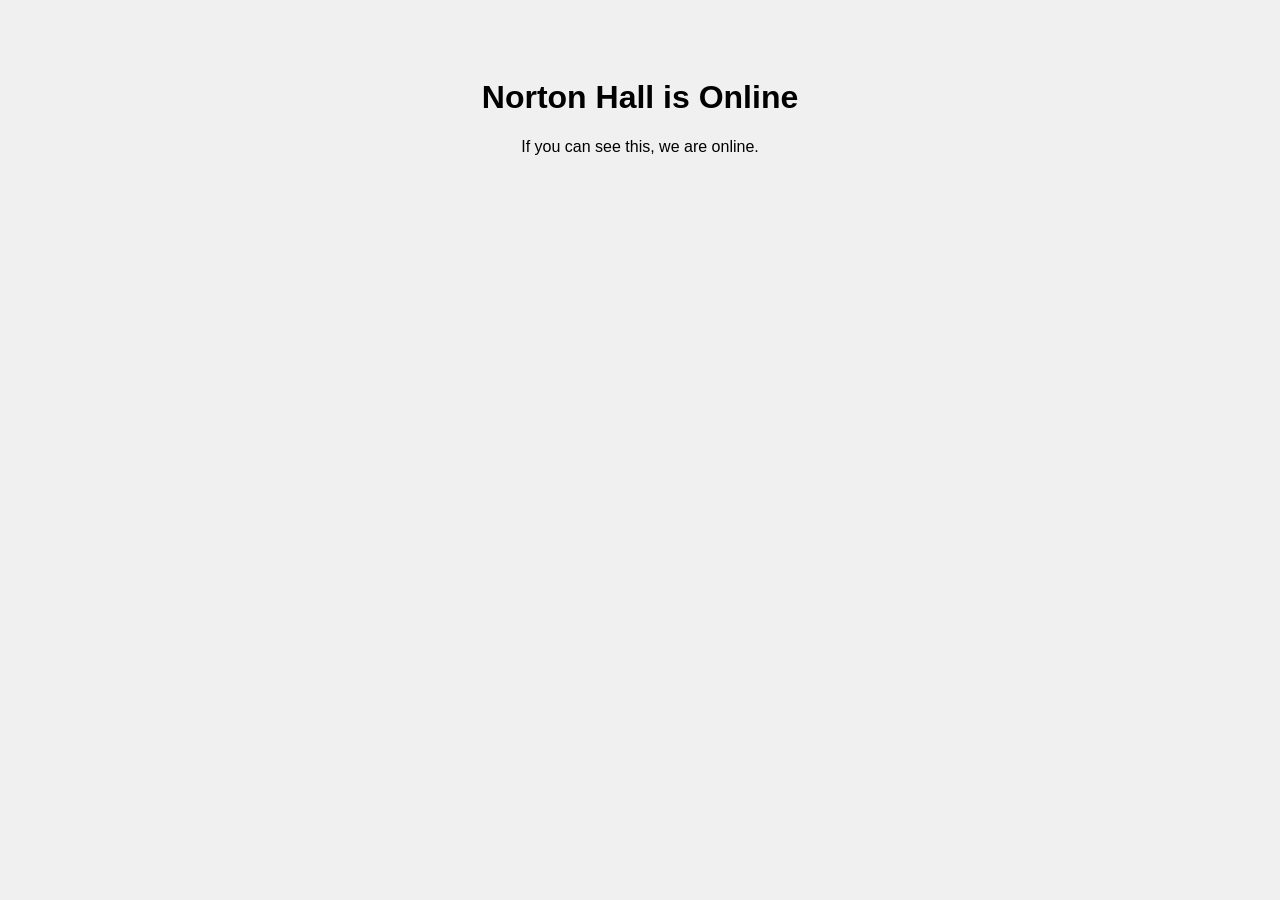
==== commit 787ffe27: "Update index.html" ====
--- a/index.html
+++ b/index.html
@@ -1,1017 +1,13 @@
 <!DOCTYPE html>
-<html lang="en">
+<html>
 <head>
-  <meta charset="UTF-8">
-  <meta name="viewport" content="width=device-width, initial-scale=1.0">
-  <title>Norton Hall Base Template</title>
-  <link href="https://fonts.googleapis.com/css2?family=EB+Garamond:ital,wght@0,400;0,500;0,600;1,400;1,500&display=swap" rel="stylesheet">
-  <style>
-:root {
-  --cream: #ede4d4;
-  --cream-dark: #e2d6c3;
-  --ink: #1a1510;
-  --ink-light: #4a3f35;
-  --ink-faint: #9a8a78;
-  --green: #2e4a3a;
-  --green-light: #3d6150;
-  --rule: #c8b89a;
-  --white: #faf7f2;
-}
-
-*, *::before, *::after { box-sizing: border-box; margin: 0; padding: 0; }
-html { font-size: 18px; scroll-behavior: smooth; }
-
-.skip-link {
-  position: absolute;
-  left: 1rem;
-  top: -3rem;
-  background: var(--ink);
-  color: var(--white);
-  padding: 0.55rem 0.8rem;
-  text-decoration: none;
-  z-index: 1000;
-  font-size: 0.85rem;
-  border: 1px solid var(--rule);
-}
-
-.skip-link:focus {
-  top: 1rem;
-}
-
-.sr-only {
-  position: absolute;
-  width: 1px;
-  height: 1px;
-  padding: 0;
-  margin: -1px;
-  overflow: hidden;
-  clip: rect(0, 0, 0, 0);
-  white-space: nowrap;
-  border: 0;
-}
-
-body {
-  background-color: #e8dcc8;
-  color: var(--ink);
-  font-family: 'EB Garamond', Georgia, serif;
-  font-weight: 400;
-  line-height: 1.7;
-  -webkit-font-smoothing: antialiased;
-  opacity: 0;
-  animation: pageFadeIn 1.9s ease forwards;
-}
-
-@keyframes pageFadeIn {
-  from { opacity: 0; }
-  to { opacity: 1; }
-}
-
-/* ─── NAV ─── */
-#nav {
-  position: fixed;
-  top: 0; left: 0; right: 0;
-  z-index: 100;
-  padding: 1rem 2.5rem;
-  min-height: 56px;
-  display: flex;
-  align-items: center;
-  justify-content: space-between;
-  background: linear-gradient(to bottom, rgba(0,0,0,0.45) 0%, rgba(0,0,0,0.25) 40%, rgba(0,0,0,0.1) 70%, rgba(0,0,0,0) 100%);
-  border-bottom: none;
-  transition: background 0.35s ease, border-color 0.35s ease, box-shadow 0.35s ease;
-}
-
-#nav.scrolled {
-  background: rgba(245, 239, 227, 1);
-  border-bottom-color: var(--rule);
-  backdrop-filter: blur(6px);
-  box-shadow: 0 10px 22px rgba(26, 21, 16, 0.14);
-}
-
-.nav-mark {
-  font-size: 0.85rem;
-  color: rgba(237, 228, 212, 0.92);
-  text-decoration: none;
-  line-height: 1;
-  font-weight: 700;
-  transition: color 0.35s ease;
-  text-shadow: 0 1px 4px rgba(0,0,0,0.45);
-}
-
-#nav.scrolled .nav-mark { color: var(--ink-faint); text-shadow: none; }
-
-.nav-hamburger {
-  display: flex;
-  flex-direction: column;
-  gap: 5px;
-  cursor: pointer;
-  padding: 4px;
-  background: none;
-  border: none;
-}
-
-.nav-hamburger span {
-  display: block;
-  width: 22px;
-  height: 1px;
-  background: rgba(237, 228, 212, 0.92);
-  box-shadow: 0 1px 3px rgba(0,0,0,0.4);
-  transition: transform 0.25s ease, opacity 0.25s ease, background 0.35s ease, box-shadow 0.35s ease;
-}
-
-#nav.scrolled .nav-hamburger span { background: var(--ink-faint); box-shadow: none; }
-#nav.menu-open {
-  border-bottom-color: transparent;
-}
-
-#nav.scrolled.menu-open {
-  border-bottom-color: transparent;
-  box-shadow: none;
-}
-.nav-hamburger.open span:nth-child(1) { transform: translateY(6px) rotate(45deg); }
-.nav-hamburger.open span:nth-child(2) { opacity: 0; }
-.nav-hamburger.open span:nth-child(3) { transform: translateY(-6px) rotate(-45deg); }
-
-.nav-mobile {
-  position: fixed;
-  top: 56px; left: 0; right: 0;
-  background: transparent;
-  border-bottom: none;
-  backdrop-filter: none;
-  -webkit-backdrop-filter: none;
-  padding: 1.2rem 2.5rem 1.5rem;
-  z-index: 99;
-  opacity: 0;
-  visibility: hidden;
-  transform: translateY(-28px);
-  pointer-events: none;
-  will-change: opacity, transform;
-  transition:
-    opacity 0.7s ease,
-    transform 0.7s ease,
-    visibility 0s linear 0.7s,
-    background 0.35s ease,
-    backdrop-filter 0.35s ease,
-    -webkit-backdrop-filter 0.35s ease,
-    box-shadow 0.35s ease;
-}
-
-.nav-mobile.open {
-  opacity: 1;
-  visibility: visible;
-  transform: translateY(0);
-  pointer-events: auto;
-  transition:
-    opacity 0.7s ease,
-    transform 0.7s ease,
-    visibility 0s linear 0s,
-    background 0.35s ease,
-    backdrop-filter 0.35s ease,
-    -webkit-backdrop-filter 0.35s ease,
-    box-shadow 0.35s ease;
-}
-
-.nav-mobile ul {
-  list-style: none;
-  display: flex;
-  flex-direction: column;
-  gap: 1.3rem;
-  align-items: flex-end;
-}
-
-.nav-mobile-footer {
-  margin-top: 1.35rem;
-  padding-top: 0.6rem;
-  border-top: 1px solid rgba(200, 184, 154, 0.7);
-  width: max-content;
-  min-width: 8.5rem;
-  margin-left: auto;
-  text-align: right;
-  font-size: 0.68rem;
-  letter-spacing: 0.08em;
-  color: rgba(237, 228, 212, 0.96);
-  opacity: 1;
-  text-shadow: 0 8px 24px rgba(0,0,0,0.58), 0 0 16px rgba(0,0,0,0.22);
-  white-space: nowrap;
-  backdrop-filter: none;
-  -webkit-backdrop-filter: none;
-  position: relative;
-  z-index: 2;
-  transform: translateY(0);
-}
-
-.nav-mobile-footer::before {
-  content: "";
-  position: absolute;
-  top: -1px;
-  left: 0;
-  right: 0;
-  height: 1px;
-  background: rgba(237, 228, 212, 0.82);
-  box-shadow: 0 0 14px rgba(0,0,0,0.34);
-  pointer-events: none;
-}
-
-.nav-mobile a {
-  font-size: 0.78rem;
-  letter-spacing: 0.16em;
-  text-transform: uppercase;
-  color: rgba(237, 228, 212, 0.92);
-  font-weight: 400;
-  text-decoration: none;
-  text-shadow: 0 8px 24px rgba(0,0,0,0.62), 0 1px 3px rgba(0,0,0,0.42);
-  transition: opacity 0.2s ease, text-shadow 0.2s ease;
-}
-
-.nav-mobile a:hover { opacity: 0.88; }
-
-#nav.scrolled + .nav-mobile {
-  background: rgba(245, 239, 227, 1);
-  border-bottom: none;
-  backdrop-filter: blur(8px);
-  -webkit-backdrop-filter: blur(8px);
-}
-
-#nav.scrolled + .nav-mobile a {
-  color: var(--ink-faint);
-  font-weight: 700;
-  text-shadow: none;
-}
-
-#nav.scrolled + .nav-mobile.open {
-  border-bottom: none;
-  box-shadow: 0 12px 26px rgba(26, 21, 16, 0.16);
-}
-
-#nav.scrolled.menu-open {
-  box-shadow: none;
-}
-
-#nav.scrolled + .nav-mobile.open .nav-mobile-footer {
-  color: var(--ink-faint) !important;
-  opacity: 1;
-  text-shadow: none;
-  filter: none;
-  mix-blend-mode: normal;
-  isolation: isolate;
-  position: relative;
-  z-index: 20;
-  background: transparent;
-}
-
-#nav.scrolled + .nav-mobile .nav-mobile-footer {
-  margin-top: 1.35rem;
-  padding-top: 0.6rem;
-  border-top: 1px solid var(--rule);
-  width: max-content;
-  min-width: 8.5rem;
-  margin-left: auto;
-  text-align: right;
-  font-size: 0.68rem;
-  letter-spacing: 0.08em;
-  color: var(--ink-faint) !important;
-  opacity: 1;
-  text-shadow: none;
-  backdrop-filter: none;
-  -webkit-backdrop-filter: none;
-  filter: none;
-  white-space: nowrap;
-  transform: translateY(0);
-}
-
-.nav-desktop{
-  list-style:none;
-  display:none;
-  gap:2rem;
-  align-items:center;
-}
-
-.nav-desktop li a{
-  font-size:0.72rem;
-  letter-spacing:0.16em;
-  text-transform:uppercase;
-  text-decoration:none;
-  color:rgba(237, 228, 212, 0.92);
-  text-shadow:0 2px 6px rgba(0,0,0,0.65);
-}
-
-.nav-desktop li a:hover{
-  opacity:0.85;
-}
-
-/* desktop */
-@media (min-width: 900px){
-
-  #nav {
-    position: absolute;
-    top: 0;
-    left: 0;
-    right: 0;
-    background: transparent;
-    border-bottom: none;
-  }
-
-  #nav.scrolled {
-    background: transparent;
-    border-bottom-color: transparent;
-    backdrop-filter: none;
-  }
-
-  .nav-mark {
-    color: #d8c8b2;
-    text-shadow: 0 1px 4px rgba(0,0,0,0.45);
-  }
-
-  #nav.scrolled .nav-mark {
-    color: #d8c8b2;
-    text-shadow: 0 1px 4px rgba(0,0,0,0.45);
-  }
-
-  .nav-desktop{
-    display:flex;
-    margin-left: auto;
-    justify-content: flex-end;
-  }
-
-  .nav-desktop li a{
-    color:rgba(237, 228, 212, 0.92);
-    text-shadow:0 2px 6px rgba(0,0,0,0.65);
-  }
-
-  #nav.scrolled .nav-desktop li a{
-    color:#d8c8b2;
-    text-shadow:0 2px 6px rgba(0,0,0,0.65);
-  }
-
-  .nav-hamburger {
-    display: none;
-  }
-
-  .nav-mobile{
-    display:none !important;
-  }
-
-}
-
-/* ─── HERO + CIRCULAR WRAP ─── */
-.hero-circular-wrap {
-  display: flex;
-  flex-direction: column;
-  height: 100vh;
-  min-height: 100vh;
-  width: 100%;
-}
-
-@supports (height: 100svh) {
-  .hero-circular-wrap {
-    height: 100svh;
-    min-height: 100svh;
-  }
-}
-
-.hero {
-  position: relative;
-  flex: 1;
-  min-height: 0;
-  overflow: hidden;
-}
-
-/* Transparent hero image gradients */
-.hero::before {
-  content: "";
-  position: absolute;
-  inset: 0;
-  background: linear-gradient(
-    to bottom,
-    rgba(0,0,0,0.34) 0%,
-    rgba(0,0,0,0.20) 34%,
-    rgba(0,0,0,0.08) 68%,
-    rgba(0,0,0,0.00) 100%
-  );
-  pointer-events: none;
-  z-index: 1;
-}
-
-.hero::after {
-  content: "";
-  position: absolute;
-  inset: 0;
-  background: linear-gradient(
-    to bottom,
-    rgba(0,0,0,0.72) 0%,
-    rgba(0,0,0,0.52) 34%,
-    rgba(0,0,0,0.24) 68%,
-    rgba(0,0,0,0.00) 100%
-  );
-  pointer-events: none;
-  z-index: 2;
-  opacity: 0;
-  transition: opacity 0.7s ease;
-}
-
-#nav.menu-open:not(.scrolled) ~ .hero-circular-wrap .hero::after,
-body.transparent-menu-open .hero::after {
-  opacity: 1;
-}
-
-.hero > * { position: relative; z-index: 3; }
-
-.hero-image {
-  z-index:0;
-  position: absolute;
-  inset: 0;
-  background-size: cover;
-  background-position: center 14%;
-  filter: sepia(5%) contrast(0.96) saturate(0.9);
-}
-
-.circular-band {
-  flex-shrink: 0;
-  background: var(--ink);
-  margin-top: 0;
-  border-top: none;
-  box-shadow: none;
-}
-
-/* ─── CIRCULAR BAND ─── */
-.circular-band-inner {
-
-  max-width: 960px;
-  margin: 0 auto;
-  padding: 1.6rem 3rem;
-  display: grid;
-  grid-template-columns: auto 1fr auto;
-  align-items: center;
-  gap: 2rem;
-}
-
-@media (max-width: 640px) {
-  .circular-band-inner {
-    grid-template-columns: 1fr;
-    gap: 0.7rem;
-    padding: 1.4rem 1.5rem;
-  }
-
-  .circular-meta {
-    order: 1;
-  }
-
-  .circular-content {
-    order: 2;
-  }
-
-  .circular-action {
-    order: 3;
-    align-items: flex-start;
-    margin-top: 0.2rem;
-  }
-
-  .circular-title,
-  .circular-excerpt {
-    max-width: 100%;
-  }
-
-  .circular-excerpt {
-    margin-bottom: 0.35rem;
-  }
-}
-.circular-meta {
-  display: flex;
-  flex-direction: column;
-  gap: 0.25rem;
-  flex-shrink: 0;
-}
-
-.circular-kicker {
-  font-size: 0.58rem;
-  letter-spacing: 0.24em;
-  text-transform: uppercase;
-  color: var(--rule);
-}
-
-.circular-issue {
-  font-size: 0.62rem;
-  letter-spacing: 0.14em;
-  text-transform: uppercase;
-  color: rgba(200, 184, 154, 0.92);
-}
-
-.circular-content {
-  min-width: 0;
-}
-
-.circular-title {
-  font-family: 'EB Garamond', serif;
-  font-size: 1.05rem;
-  font-style: italic;
-  color: var(--cream);
-  line-height: 1.3;
-  margin-bottom: 0.3rem;
-  display: block;
-}
-
-.circular-excerpt {
-  font-size: 0.78rem;
-  color: rgba(200, 184, 154, 0.88);
-  line-height: 1.5;
-}
-
-.circular-action {
-  flex-shrink: 0;
-  display: flex;
-  flex-direction: column;
-  align-items: flex-end;
-  gap: 0.5rem;
-}
-
-.circular-carousel {
-  position: relative;
-}
-
-.circular-carousel-track {
-  display: grid;
-}
-
-.carousel-slide {
-  grid-area: 1 / 1;
-  opacity: 0;
-  visibility: hidden;
-  pointer-events: none;
-  transition: opacity 0.45s ease, visibility 0.45s ease;
-}
-
-.carousel-slide.active {
-  opacity: 1;
-  visibility: visible;
-  pointer-events: auto;
-}
-
-.circular-band-inner.carousel-slide {
-  max-width: 960px;
-  margin: 0 auto;
-}
-
-.circular-controls {
-  max-width: 960px;
-  margin: 0 auto;
-  padding: 0 3rem 1rem;
-  display: flex;
-  align-items: center;
-  justify-content: center;
-  gap: 0.55rem;
-}
-
-.carousel-dot {
-  width: 0.42rem;
-  height: 0.42rem;
-  border-radius: 999px;
-  border: none;
-  padding: 0;
-  background: rgba(200, 184, 154, 0.3);
-  cursor: pointer;
-  transition: background 0.2s ease, transform 0.2s ease;
-}
-
-.carousel-dot.active {
-  background: rgba(237, 228, 212, 0.95);
-  transform: scale(1.08);
-}
-
-.carousel-dot:focus-visible {
-  outline: 2px solid rgba(237, 228, 212, 0.95);
-  outline-offset: 3px;
-}
-
-.circular-read {
-  font-size: 0.58rem;
-  letter-spacing: 0.18em;
-  text-transform: uppercase;
-  color: var(--rule);
-  text-decoration: none;
-  border: 1px solid #3a3228;
-  padding: 0.4rem 1rem;
-  white-space: nowrap;
-  transition: border-color 0.2s, color 0.2s;
-}
-
-.circular-read:hover { border-color: var(--rule); color: var(--cream); }
-
-.circular-subscribe {
-  font-size: 0.55rem;
-  letter-spacing: 0.14em;
-  text-transform: uppercase;
-  color: var(--cream);
-  text-decoration: none;
-}
-
-.circular-subscribe:hover { color: var(--rule); }
-.circular-meta .circular-subscribe {
-  display: inline-block;
-  margin-top: 0.9rem;
-}
-
-/* ─── MAIN ─── */
-main {
-  max-width: 960px;
-  margin: 0 auto;
-  padding: 0 3rem 6rem;
-}
-
-/* ─── SECTION HEADERS ─── */
-.section-header {
-  padding: 4rem 0 0.7rem;
-  margin-bottom: 0.45rem;
-  display: flex;
-  align-items: baseline;
-  gap: 1.5rem;
-}
-
-.section-header h2 {
-  font-size: 0.65rem;
-  font-weight: 400;
-  letter-spacing: 0.24em;
-  text-transform: uppercase;
-  color: var(--ink-faint);
-  white-space: nowrap;
-}
-
-.section-rule { flex: 1; height: 1px; background: var(--rule); }
-
-/* ─── STATEMENT ─── */
-.body-statement {
-  font-family: 'EB Garamond', serif;
-  font-size: 0.88rem;
-  color: var(--ink);
-  line-height: 1.82;
-  max-width: 680px;
-  margin-bottom: 2.5rem;
-}
-
-.body-statement em { color: var(--ink); font-style: italic; }
-
-p {
-  text-align: justify;
-}
-
-@media (min-width: 900px) {
-  .what-norton-hall-section {
-    max-width: 760px;
-    margin: 0 auto;
-  }
-
-  .what-norton-hall-section .section-header,
-  .what-norton-hall-section .body-statement {
-    max-width: 760px;
-    margin-left: auto;
-    margin-right: auto;
-  }
-}
-
-/* ─── SECTION CARDS ─── */
-.sections-grid {
-  display: grid;
-  grid-template-columns: 1fr 1fr;
-  border: 1px solid var(--rule);
-}
-
-.section-card {
-  padding: 2.5rem;
-  border-right: none;
-  border-bottom: none;
-  opacity: 0;
-  transform: translateY(10px);
-  transition: opacity 0.5s ease, transform 0.5s ease, background 0.15s;
-  text-decoration: none;
-  color: var(--ink);
-  display: block;
-}
-
-.section-card:nth-child(odd) { border-right: 1px solid var(--rule); }
-.section-card:nth-child(-n+2) { border-bottom: 1px solid var(--rule); }
-.section-card.visible { opacity: 1; transform: translateY(0); }
-.section-card:hover { background: rgba(46, 74, 58, 0.03); }
-
-.section-card-label {
-  font-size: 0.6rem;
-  letter-spacing: 0.22em;
-  text-transform: uppercase;
-  color: var(--ink-faint);
-  margin-bottom: 0.9rem;
-  display: block;
-}
-
-.section-card h3 {
-  font-family: 'EB Garamond', serif;
-  font-size: 1.18rem;
-  font-weight: 400;
-  font-style: italic;
-  color: var(--ink);
-  margin-bottom: 0.65rem;
-  line-height: 1.2;
-}
-
-.section-card p {
-  font-size: 0.87rem;
-  color: var(--ink-light);
-  line-height: 1.72;
-  margin-bottom: 1.2rem;
-}
-
-.section-card-link {
-  font-size: 0.6rem;
-  letter-spacing: 0.16em;
-  text-transform: uppercase;
-  color: var(--ink);
-}
-
-/* ─── SUPPORT ─── */
-.support-outer {
-  margin: 3rem auto 0;
-  width: 100%;
-  background: var(--cream-dark);
-  border: 1px solid var(--rule);
-  opacity: 0;
-  transform: translateY(12px);
-  transition: opacity 0.6s ease, transform 0.6s ease;
-}
-
-@media (min-width: 641px) {
-  .support-outer {
-    width: calc(50% - 0.5px);
-  }
-}
-
-.support-outer.visible { opacity: 1; transform: translateY(0); }
-
-.support { padding: 3rem; }
-
-.support-label {
-  font-size: 0.6rem;
-  letter-spacing: 0.22em;
-  text-transform: uppercase;
-  color: var(--ink-faint);
-  margin-bottom: 1rem;
-  display: block;
-}
-
-.support h2 {
-  font-family: 'EB Garamond', serif;
-  font-size: clamp(1.3rem, 2.5vw, 1.8rem);
-  font-weight: 400;
-  font-style: italic;
-  color: var(--ink);
-  margin-bottom: 1rem;
-  line-height: 1.2;
-  max-width: 520px;
-}
-
-.support p {
-  font-size: 0.92rem;
-  color: var(--ink-light);
-  line-height: 1.82;
-  max-width: 580px;
-  margin-bottom: 1rem;
-}
-
-.support p.support-historical {
-  font-style: italic;
-  color: var(--ink-faint);
-  font-size: 0.87rem;
-  border-left: 2px solid var(--rule);
-  padding-left: 1.2rem;
-  margin-top: 1.5rem;
-  margin-bottom: 1.5rem;
-}
-
-/* ─── BUTTONS ─── */
-.btn {
-  display: inline-block;
-  font-size: 0.68rem;
-  letter-spacing: 0.18em;
-  text-transform: uppercase;
-  color: var(--ink);
-  text-decoration: none;
-  border: 1px solid var(--rule);
-  padding: 0.5rem 1.3rem;
-  transition: border-color 0.2s, color 0.2s, background 0.2s;
-}
-
-.btn:hover { background:#000000; border-color:#000000; color:#ffffff; }
-.btn:active { background:#000000; border-color:#000000; color:#ffffff; }
-.btn-primary { border-color: var(--ink); }
-
-a:focus-visible,
-button:focus-visible {
-  outline: 2px solid var(--ink);
-  outline-offset: 3px;
-}
-
-.nav-hamburger:focus-visible {
-  border-radius: 2px;
-}
-
-@media (prefers-reduced-motion: reduce) {
-  html { scroll-behaviour: auto; scroll-behavior: auto; }
-  *, *::before, *::after {
-    animation-duration: 0.01ms !important;
-    animation-iteration-count: 1 !important;
-    transition-duration: 0.01ms !important;
-    scroll-behavior: auto !important;
-  }
-  body {
-    opacity: 1;
-    animation: none !important;
-  }
-  .section-card,
-  .support-outer,
-  .nav-mobile {
-    transition: none !important;
-    transform: none !important;
-  }
-}
-
-/* ─── FOOTER ─── */
-footer {
-  border-top: 1px solid var(--rule);
-  padding: 2.2rem 3rem;
-  display: flex;
-  flex-direction: column;
-  align-items: center;
-  gap: 0.9rem;
-  background: var(--ink);
-}
-
-.footer-mark {
-  font-size: 0.85rem;
-  color: var(--rule);
-  font-weight: 700;
-  line-height: 1;
-}
-
-.footer-nav,
-.footer-legal {
-  display: flex;
-  justify-content: center;
-  align-items: center;
-  gap: 0.55rem;
-  flex-wrap: wrap;
-  text-align: center;
-}
-
-.footer-nav a,
-.footer-legal a {
-  font-size: 0.56rem;
-  letter-spacing: 0.16em;
-  text-decoration: none;
-  color: var(--rule);
-  white-space: nowrap;
-}
-
-.footer-nav a {
-  text-transform: uppercase;
-}
-
-.footer-legal a {
-  text-transform: none;
-}
-
-.footer-nav a:hover,
-.footer-legal a:hover {
-  color: var(--cream);
-}
-
-.footer-sep {
-  font-size: 0.55rem;
-  color: var(--rule);
-  line-height: 1;
-}
-
-.footer-copy {
-  font-size: 0.6rem;
-  color: var(--rule);
-  letter-spacing: 0.1em;
-}
-
-@media (min-width: 900px) {
-  .support {
-    padding: 2.2rem 2.3rem;
-  }
-
-  .support h2 {
-    font-size: 1.45rem;
-    max-width: 430px;
-  }
-
-  .support p {
-    font-size: 0.86rem;
-    max-width: 520px;
-  }
-}
-
-/* ─── RESPONSIVE ─── */
-/* Tablet */
-@media (max-width: 960px) {
-  .circular-controls {
-    padding: 0 1.4rem 1rem;
-    justify-content: center;
-  }
-
-  .circular-band-inner.carousel-slide {
-    grid-template-columns: 1fr;
-    gap: 0.9rem;
-    align-items: start;
-  }
-
-  .carousel-slide .circular-action {
-    align-items: flex-start;
-  }
-
-  .carousel-slide .circular-excerpt {
-    display: block;
-  }
-
-  .carousel-slide .circular-meta {
-    gap: 0.32rem;
-  }
-
-  .circular-band-inner { padding: 1.6rem 2rem; gap: 1.5rem; }
-  main { padding: 0 2rem 5rem; }
-}
-
-/* Mobile */
-@media (max-width: 640px) {
-  html { font-size: 16px; }
-  #nav { padding: 1rem 1.5rem; }
-
-  .circular-band-inner.carousel-slide{
-    grid-template-columns: minmax(0, 1fr) auto !important;
-    padding: 1.3rem 1.5rem;
-    gap: 0.8rem 1rem;
-    align-items: start;
-    width: 100%;
-  }
-
-  .circular-meta{
-    order: 1;
-    grid-column: 1;
-    grid-row: 1;
-    min-width: 0;
-  }
-
-  .circular-action{
-    order: 2;
-    grid-column: 2;
-    grid-row: 1;
-    align-items: flex-end;
-    justify-content: flex-start;
-    margin-top: 0;
-    width: auto;
-  }
-
-  .circular-content{
-    order: 3;
-    grid-column: 1 / -1;
-    grid-row: 2;
-    display: block;
-    width: 100% !important;
-    max-width: none !important;
-    min-width: 0;
-  }
-
-  .circular-title,
-  .circular-excerpt{
-    display: block;
-    width: 100% !important;
-    max-width: none !important;
-    min-width: 0;
-  }
-
-  main { padding: 0 1.5rem 4rem; }
-
-  .section-header { padding: 3rem 0 1.2rem; }
-
-  .sections-grid { grid-template-columns: 1fr; }
-
-  .section-card{
-    border: none;
-    border-bottom: 1px solid var(--rule);
-    padding: 2rem 1.5rem;
-  }
-
-  .section-card:nth-child(odd) { border-right: none; }
-  .section-card:nth-child(-n+2) { border-bottom: 1px solid var(--rule); }
-  .section-card + .section-card { border-top: none; }
-  .section-card:last-child{ border-bottom: none; }
-
-  .support{ padding: 2rem 1.5rem; }
-
-  footer{ padding: 2rem 1.5rem; }
-
-  .footer-nav,
-  .footer-legal {
-    row-gap: 0.45rem;
-  }
-}
-  
-/* Fix: remove border under Circular header */
-.circular-header, .circul+    <title>Norton Hall</title>
+    <style>
+        body { background-color: #f0f0f0; color: #000; font-family: sans-serif; padding: 50px; text-align: center; }
+    </style>
+</head>
+<body>
+    <h1>Norton Hall is Online</h1>
+    <p>If you can see this, we are online.</p>
+</body>
+</html>
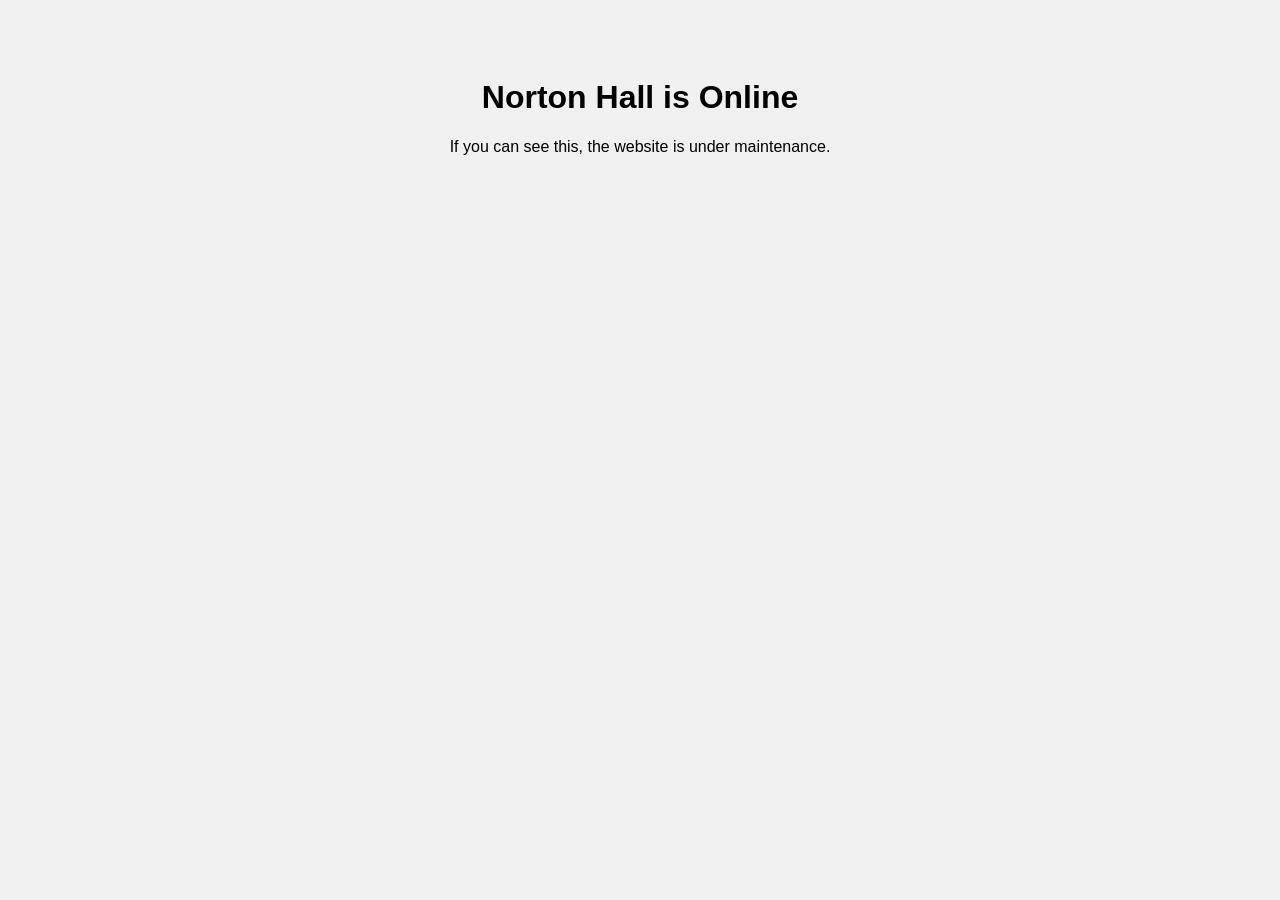
==== commit c4bf01f6: "Update index.html" ====
--- a/index.html
+++ b/index.html
@@ -8,6 +8,6 @@
 </head>
 <body>
     <h1>Norton Hall is Online</h1>
-    <p>If you can see this, we are online.</p>
+    <p>If you can see this, the website is under maintenance.</p>
 </body>
 </html>
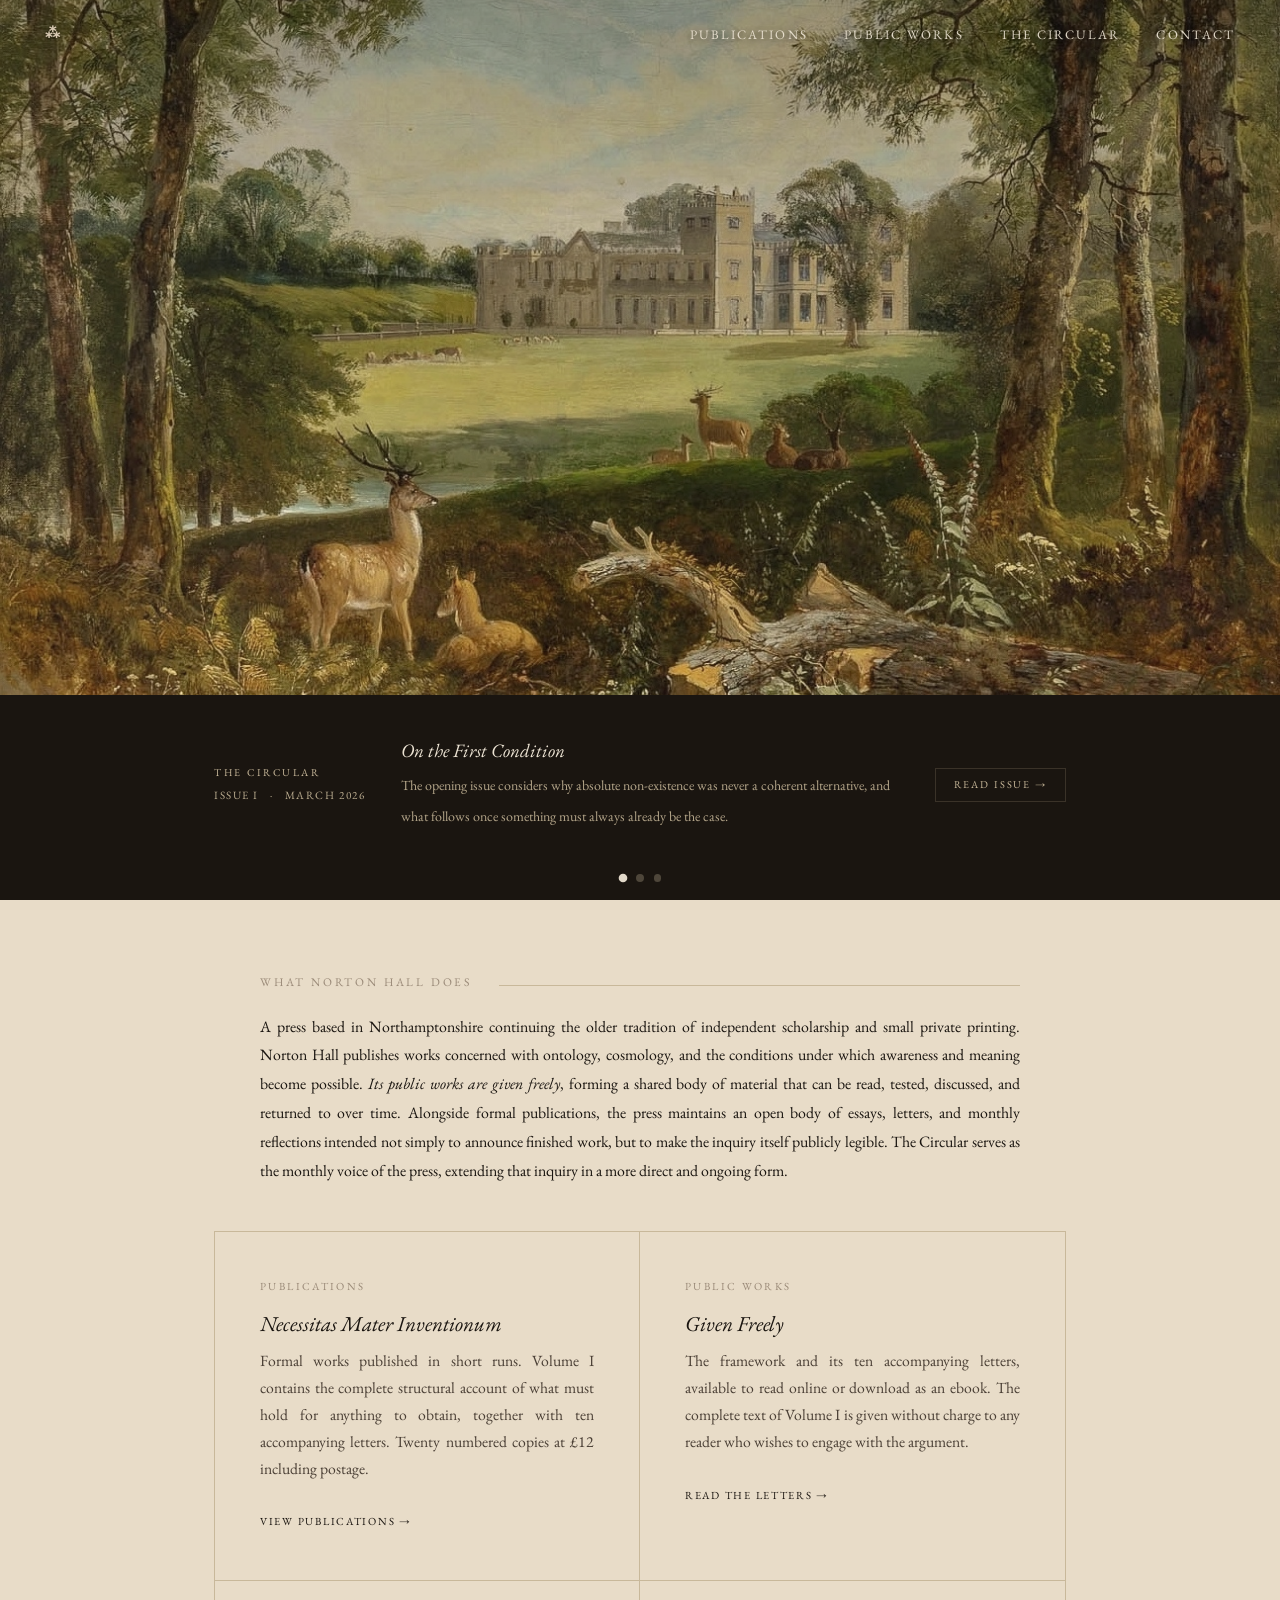
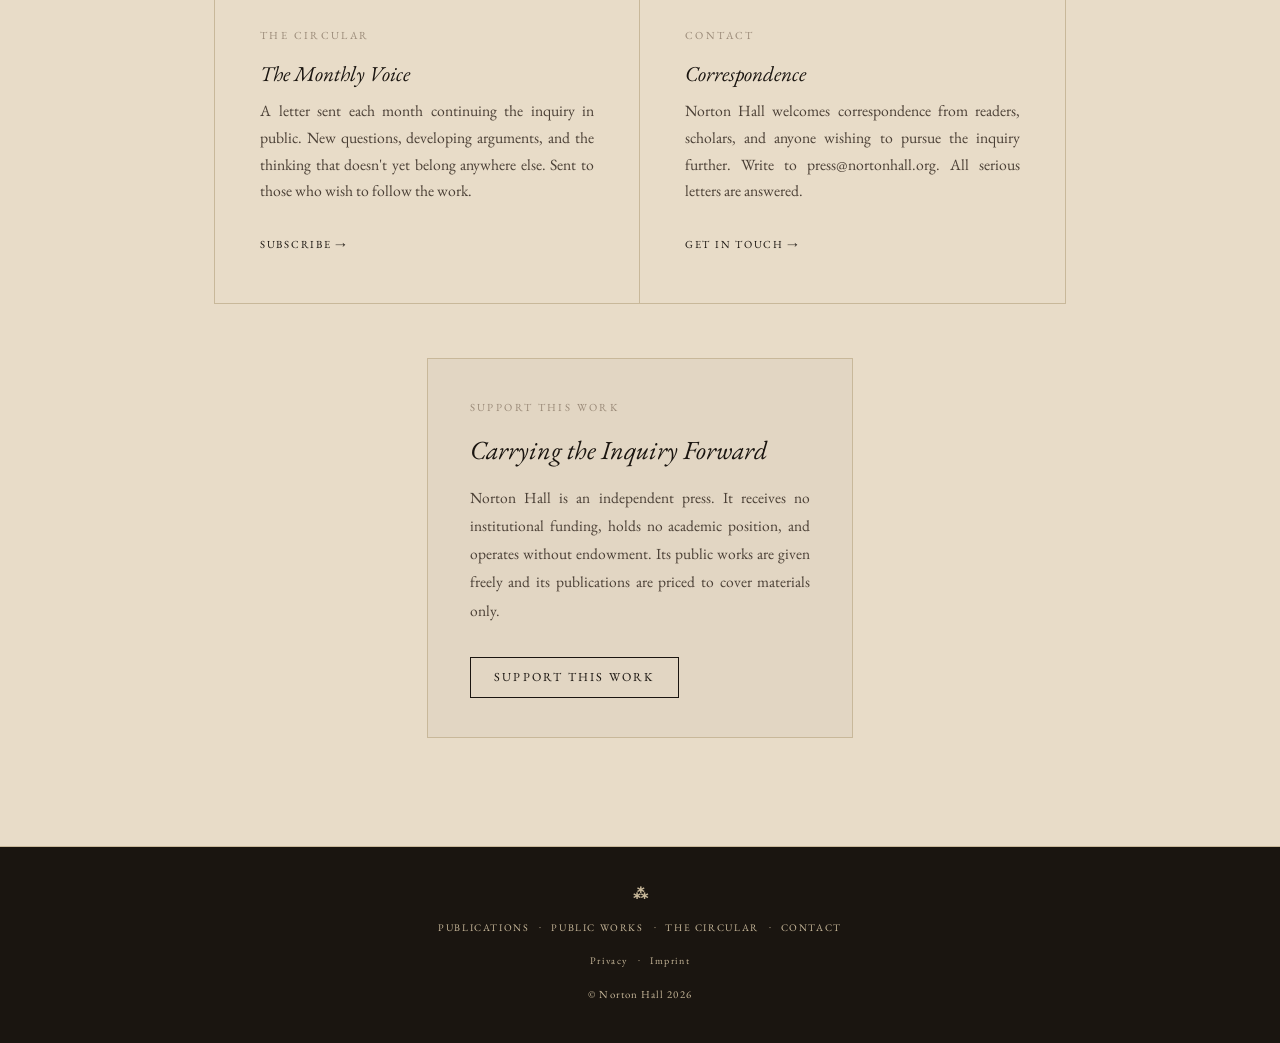
==== commit f45f1be4: "Add files via upload" ====
--- a/index.html
+++ b/index.html
@@ -1,13 +1,1529 @@
 <!DOCTYPE html>
-<html>
+<html lang="en">
 <head>
-    <title>Norton Hall</title>
-    <style>
-        body { background-color: #f0f0f0; color: #000; font-family: sans-serif; padding: 50px; text-align: center; }
-    </style>
+  <meta charset="UTF-8">
+  <meta name="viewport" content="width=device-width, initial-scale=1.0">
+  <title>Norton Hall Base Template</title>
+  <link href="https://fonts.googleapis.com/css2?family=EB+Garamond:ital,wght@0,400;0,500;0,600;1,400;1,500&display=swap" rel="stylesheet">
+  <style>
+:root {
+  --cream: #ede4d4;
+  --cream-dark: #e2d6c3;
+  --ink: #1a1510;
+  --ink-light: #4a3f35;
+  --ink-faint: #9a8a78;
+  --green: #2e4a3a;
+  --green-light: #3d6150;
+  --rule: #c8b89a;
+  --white: #faf7f2;
+}
+
+*, *::before, *::after { box-sizing: border-box; margin: 0; padding: 0; }
+html { font-size: 18px; scroll-behavior: smooth; }
+
+.skip-link {
+  position: absolute;
+  left: 1rem;
+  top: -3rem;
+  background: var(--ink);
+  color: var(--white);
+  padding: 0.55rem 0.8rem;
+  text-decoration: none;
+  z-index: 1000;
+  font-size: 0.85rem;
+  border: 1px solid var(--rule);
+}
+
+.skip-link:focus {
+  top: 1rem;
+}
+
+.sr-only {
+  position: absolute;
+  width: 1px;
+  height: 1px;
+  padding: 0;
+  margin: -1px;
+  overflow: hidden;
+  clip: rect(0, 0, 0, 0);
+  white-space: nowrap;
+  border: 0;
+}
+
+body {
+  background-color: #e8dcc8;
+  color: var(--ink);
+  font-family: 'EB Garamond', Georgia, serif;
+  font-weight: 400;
+  line-height: 1.7;
+  -webkit-font-smoothing: antialiased;
+  opacity: 0;
+  animation: pageFadeIn 1.9s ease forwards;
+}
+
+@keyframes pageFadeIn {
+  from { opacity: 0; }
+  to { opacity: 1; }
+}
+
+/* ─── NAV ─── */
+#nav {
+  position: fixed;
+  top: 0; left: 0; right: 0;
+  z-index: 100;
+  padding: 1rem 2.5rem;
+  min-height: 56px;
+  display: flex;
+  align-items: center;
+  justify-content: space-between;
+  background: linear-gradient(to bottom, rgba(0,0,0,0.45) 0%, rgba(0,0,0,0.25) 40%, rgba(0,0,0,0.1) 70%, rgba(0,0,0,0) 100%);
+  border-bottom: none;
+  transition: background 0.35s ease, border-color 0.35s ease, box-shadow 0.35s ease;
+}
+
+#nav.scrolled {
+  background: rgba(245, 239, 227, 1);
+  border-bottom-color: var(--rule);
+  backdrop-filter: blur(6px);
+  box-shadow: 0 10px 22px rgba(26, 21, 16, 0.14);
+}
+
+.nav-mark {
+  font-size: 0.85rem;
+  color: rgba(237, 228, 212, 0.92);
+  text-decoration: none;
+  line-height: 1;
+  font-weight: 700;
+  transition: color 0.35s ease;
+  text-shadow: 0 1px 4px rgba(0,0,0,0.45);
+}
+
+#nav.scrolled .nav-mark { color: var(--ink-faint); text-shadow: none; }
+
+.nav-hamburger {
+  display: flex;
+  flex-direction: column;
+  gap: 5px;
+  cursor: pointer;
+  padding: 4px;
+  background: none;
+  border: none;
+}
+
+.nav-hamburger span {
+  display: block;
+  width: 22px;
+  height: 1px;
+  background: rgba(237, 228, 212, 0.92);
+  box-shadow: 0 1px 3px rgba(0,0,0,0.4);
+  transition: transform 0.25s ease, opacity 0.25s ease, background 0.35s ease, box-shadow 0.35s ease;
+}
+
+#nav.scrolled .nav-hamburger span { background: var(--ink-faint); box-shadow: none; }
+#nav.menu-open {
+  border-bottom-color: transparent;
+}
+
+#nav.scrolled.menu-open {
+  border-bottom-color: transparent;
+  box-shadow: none;
+}
+.nav-hamburger.open span:nth-child(1) { transform: translateY(6px) rotate(45deg); }
+.nav-hamburger.open span:nth-child(2) { opacity: 0; }
+.nav-hamburger.open span:nth-child(3) { transform: translateY(-6px) rotate(-45deg); }
+
+.nav-mobile {
+  position: fixed;
+  top: 56px; left: 0; right: 0;
+  background: transparent;
+  border-bottom: none;
+  backdrop-filter: none;
+  -webkit-backdrop-filter: none;
+  padding: 1.2rem 2.5rem 1.5rem;
+  z-index: 99;
+  opacity: 0;
+  visibility: hidden;
+  transform: translateY(-28px);
+  pointer-events: none;
+  will-change: opacity, transform;
+  transition:
+    opacity 0.7s ease,
+    transform 0.7s ease,
+    visibility 0s linear 0.7s,
+    background 0.35s ease,
+    backdrop-filter 0.35s ease,
+    -webkit-backdrop-filter 0.35s ease,
+    box-shadow 0.35s ease;
+}
+
+.nav-mobile.open {
+  opacity: 1;
+  visibility: visible;
+  transform: translateY(0);
+  pointer-events: auto;
+  transition:
+    opacity 0.7s ease,
+    transform 0.7s ease,
+    visibility 0s linear 0s,
+    background 0.35s ease,
+    backdrop-filter 0.35s ease,
+    -webkit-backdrop-filter 0.35s ease,
+    box-shadow 0.35s ease;
+}
+
+.nav-mobile ul {
+  list-style: none;
+  display: flex;
+  flex-direction: column;
+  gap: 1.3rem;
+  align-items: flex-end;
+}
+
+.nav-mobile-footer {
+  margin-top: 1.35rem;
+  padding-top: 0.6rem;
+  border-top: 1px solid rgba(200, 184, 154, 0.7);
+  width: max-content;
+  min-width: 8.5rem;
+  margin-left: auto;
+  text-align: right;
+  font-size: 0.68rem;
+  letter-spacing: 0.08em;
+  color: rgba(237, 228, 212, 0.96);
+  opacity: 1;
+  text-shadow: 0 8px 24px rgba(0,0,0,0.58), 0 0 16px rgba(0,0,0,0.22);
+  white-space: nowrap;
+  backdrop-filter: none;
+  -webkit-backdrop-filter: none;
+  position: relative;
+  z-index: 2;
+  transform: translateY(0);
+}
+
+.nav-mobile-footer::before {
+  content: "";
+  position: absolute;
+  top: -1px;
+  left: 0;
+  right: 0;
+  height: 1px;
+  background: rgba(237, 228, 212, 0.82);
+  box-shadow: 0 0 14px rgba(0,0,0,0.34);
+  pointer-events: none;
+}
+
+.nav-mobile a {
+  font-size: 0.78rem;
+  letter-spacing: 0.16em;
+  text-transform: uppercase;
+  color: rgba(237, 228, 212, 0.92);
+  font-weight: 400;
+  text-decoration: none;
+  text-shadow: 0 8px 24px rgba(0,0,0,0.62), 0 1px 3px rgba(0,0,0,0.42);
+  transition: opacity 0.2s ease, text-shadow 0.2s ease;
+}
+
+.nav-mobile a:hover { opacity: 0.88; }
+
+#nav.scrolled + .nav-mobile {
+  background: rgba(245, 239, 227, 1);
+  border-bottom: none;
+  backdrop-filter: blur(8px);
+  -webkit-backdrop-filter: blur(8px);
+}
+
+#nav.scrolled + .nav-mobile a {
+  color: var(--ink-faint);
+  font-weight: 700;
+  text-shadow: none;
+}
+
+#nav.scrolled + .nav-mobile.open {
+  border-bottom: none;
+  box-shadow: 0 12px 26px rgba(26, 21, 16, 0.16);
+}
+
+#nav.scrolled.menu-open {
+  box-shadow: none;
+}
+
+#nav.scrolled + .nav-mobile.open .nav-mobile-footer {
+  color: var(--ink-faint) !important;
+  opacity: 1;
+  text-shadow: none;
+  filter: none;
+  mix-blend-mode: normal;
+  isolation: isolate;
+  position: relative;
+  z-index: 20;
+  background: transparent;
+}
+
+#nav.scrolled + .nav-mobile .nav-mobile-footer {
+  margin-top: 1.35rem;
+  padding-top: 0.6rem;
+  border-top: 1px solid var(--rule);
+  width: max-content;
+  min-width: 8.5rem;
+  margin-left: auto;
+  text-align: right;
+  font-size: 0.68rem;
+  letter-spacing: 0.08em;
+  color: var(--ink-faint) !important;
+  opacity: 1;
+  text-shadow: none;
+  backdrop-filter: none;
+  -webkit-backdrop-filter: none;
+  filter: none;
+  white-space: nowrap;
+  transform: translateY(0);
+}
+
+.nav-desktop{
+  list-style:none;
+  display:none;
+  gap:2rem;
+  align-items:center;
+}
+
+.nav-desktop li a{
+  font-size:0.72rem;
+  letter-spacing:0.16em;
+  text-transform:uppercase;
+  text-decoration:none;
+  color:rgba(237, 228, 212, 0.92);
+  text-shadow:0 2px 6px rgba(0,0,0,0.65);
+}
+
+.nav-desktop li a:hover{
+  opacity:0.85;
+}
+
+/* desktop */
+@media (min-width: 900px){
+
+  #nav {
+    position: absolute;
+    top: 0;
+    left: 0;
+    right: 0;
+    background: transparent;
+    border-bottom: none;
+  }
+
+  #nav.scrolled {
+    background: transparent;
+    border-bottom-color: transparent;
+    backdrop-filter: none;
+  }
+
+  .nav-mark {
+    color: #d8c8b2;
+    text-shadow: 0 1px 4px rgba(0,0,0,0.45);
+  }
+
+  #nav.scrolled .nav-mark {
+    color: #d8c8b2;
+    text-shadow: 0 1px 4px rgba(0,0,0,0.45);
+  }
+
+  .nav-desktop{
+    display:flex;
+    margin-left: auto;
+    justify-content: flex-end;
+  }
+
+  .nav-desktop li a{
+    color:rgba(237, 228, 212, 0.92);
+    text-shadow:0 2px 6px rgba(0,0,0,0.65);
+  }
+
+  #nav.scrolled .nav-desktop li a{
+    color:#d8c8b2;
+    text-shadow:0 2px 6px rgba(0,0,0,0.65);
+  }
+
+  .nav-hamburger {
+    display: none;
+  }
+
+  .nav-mobile{
+    display:none !important;
+  }
+
+}
+
+/* ─── HERO + CIRCULAR WRAP ─── */
+.hero-circular-wrap {
+  display: flex;
+  flex-direction: column;
+  height: 100vh;
+  min-height: 100vh;
+  width: 100%;
+}
+
+@supports (height: 100svh) {
+  .hero-circular-wrap {
+    height: 100svh;
+    min-height: 100svh;
+  }
+}
+
+.hero {
+  position: relative;
+  flex: 1;
+  min-height: 0;
+  overflow: hidden;
+}
+
+/* Transparent hero image gradients */
+.hero::before {
+  content: "";
+  position: absolute;
+  inset: 0;
+  background: linear-gradient(
+    to bottom,
+    rgba(0,0,0,0.34) 0%,
+    rgba(0,0,0,0.20) 34%,
+    rgba(0,0,0,0.08) 68%,
+    rgba(0,0,0,0.00) 100%
+  );
+  pointer-events: none;
+  z-index: 1;
+}
+
+.hero::after {
+  content: "";
+  position: absolute;
+  inset: 0;
+  background: linear-gradient(
+    to bottom,
+    rgba(0,0,0,0.72) 0%,
+    rgba(0,0,0,0.52) 34%,
+    rgba(0,0,0,0.24) 68%,
+    rgba(0,0,0,0.00) 100%
+  );
+  pointer-events: none;
+  z-index: 2;
+  opacity: 0;
+  transition: opacity 0.7s ease;
+}
+
+#nav.menu-open:not(.scrolled) ~ .hero-circular-wrap .hero::after,
+body.transparent-menu-open .hero::after {
+  opacity: 1;
+}
+
+.hero > * { position: relative; z-index: 3; }
+
+.hero-image {
+  z-index:0;
+  position: absolute;
+  inset: 0;
+  background-size: cover;
+  background-position: center 14%;
+  filter: sepia(5%) contrast(0.96) saturate(0.9);
+}
+
+.circular-band {
+  flex-shrink: 0;
+  background: var(--ink);
+  margin-top: 0;
+  border-top: none;
+  box-shadow: none;
+}
+
+/* ─── CIRCULAR BAND ─── */
+.circular-band-inner {
+
+  max-width: 960px;
+  margin: 0 auto;
+  padding: 1.6rem 3rem;
+  display: grid;
+  grid-template-columns: auto 1fr auto;
+  align-items: center;
+  gap: 2rem;
+}
+
+@media (max-width: 640px) {
+  .circular-band-inner {
+    grid-template-columns: 1fr;
+    gap: 0.7rem;
+    padding: 1.4rem 1.5rem;
+  }
+
+  .circular-meta {
+    order: 1;
+  }
+
+  .circular-content {
+    order: 2;
+  }
+
+  .circular-action {
+    order: 3;
+    align-items: flex-start;
+    margin-top: 0.2rem;
+  }
+
+  .circular-title,
+  .circular-excerpt {
+    max-width: 100%;
+  }
+
+  .circular-excerpt {
+    margin-bottom: 0.35rem;
+  }
+}
+.circular-meta {
+  display: flex;
+  flex-direction: column;
+  gap: 0.25rem;
+  flex-shrink: 0;
+}
+
+.circular-kicker {
+  font-size: 0.58rem;
+  letter-spacing: 0.24em;
+  text-transform: uppercase;
+  color: var(--rule);
+}
+
+.circular-issue {
+  font-size: 0.62rem;
+  letter-spacing: 0.14em;
+  text-transform: uppercase;
+  color: rgba(200, 184, 154, 0.92);
+}
+
+.circular-content {
+  min-width: 0;
+}
+
+.circular-title {
+  font-family: 'EB Garamond', serif;
+  font-size: 1.05rem;
+  font-style: italic;
+  color: var(--cream);
+  line-height: 1.3;
+  margin-bottom: 0.3rem;
+  display: block;
+}
+
+.circular-excerpt {
+  font-size: 0.78rem;
+  color: rgba(200, 184, 154, 0.88);
+  line-height: 1.5;
+}
+
+.circular-action {
+  flex-shrink: 0;
+  display: flex;
+  flex-direction: column;
+  align-items: flex-end;
+  gap: 0.5rem;
+}
+
+.circular-carousel {
+  position: relative;
+}
+
+.circular-carousel-track {
+  display: grid;
+}
+
+.carousel-slide {
+  grid-area: 1 / 1;
+  opacity: 0;
+  visibility: hidden;
+  pointer-events: none;
+  transition: opacity 0.45s ease, visibility 0.45s ease;
+}
+
+.carousel-slide.active {
+  opacity: 1;
+  visibility: visible;
+  pointer-events: auto;
+}
+
+.circular-band-inner.carousel-slide {
+  max-width: 960px;
+  margin: 0 auto;
+}
+
+.circular-controls {
+  max-width: 960px;
+  margin: 0 auto;
+  padding: 0 3rem 1rem;
+  display: flex;
+  align-items: center;
+  justify-content: center;
+  gap: 0.55rem;
+}
+
+.carousel-dot {
+  width: 0.42rem;
+  height: 0.42rem;
+  border-radius: 999px;
+  border: none;
+  padding: 0;
+  background: rgba(200, 184, 154, 0.3);
+  cursor: pointer;
+  transition: background 0.2s ease, transform 0.2s ease;
+}
+
+.carousel-dot.active {
+  background: rgba(237, 228, 212, 0.95);
+  transform: scale(1.08);
+}
+
+.carousel-dot:focus-visible {
+  outline: 2px solid rgba(237, 228, 212, 0.95);
+  outline-offset: 3px;
+}
+
+.circular-read {
+  font-size: 0.58rem;
+  letter-spacing: 0.18em;
+  text-transform: uppercase;
+  color: var(--rule);
+  text-decoration: none;
+  border: 1px solid #3a3228;
+  padding: 0.4rem 1rem;
+  white-space: nowrap;
+  transition: border-color 0.2s, color 0.2s;
+}
+
+.circular-read:hover { border-color: var(--rule); color: var(--cream); }
+
+.circular-subscribe {
+  font-size: 0.55rem;
+  letter-spacing: 0.14em;
+  text-transform: uppercase;
+  color: var(--cream);
+  text-decoration: none;
+}
+
+.circular-subscribe:hover { color: var(--rule); }
+.circular-meta .circular-subscribe {
+  display: inline-block;
+  margin-top: 0.9rem;
+}
+
+/* ─── MAIN ─── */
+main {
+  max-width: 960px;
+  margin: 0 auto;
+  padding: 0 3rem 6rem;
+}
+
+/* ─── SECTION HEADERS ─── */
+.section-header {
+  padding: 4rem 0 0.7rem;
+  margin-bottom: 0.45rem;
+  display: flex;
+  align-items: baseline;
+  gap: 1.5rem;
+}
+
+.section-header h2 {
+  font-size: 0.65rem;
+  font-weight: 400;
+  letter-spacing: 0.24em;
+  text-transform: uppercase;
+  color: var(--ink-faint);
+  white-space: nowrap;
+}
+
+.section-rule { flex: 1; height: 1px; background: var(--rule); }
+
+/* ─── STATEMENT ─── */
+.body-statement {
+  font-family: 'EB Garamond', serif;
+  font-size: 0.88rem;
+  color: var(--ink);
+  line-height: 1.82;
+  max-width: 680px;
+  margin-bottom: 2.5rem;
+}
+
+.body-statement em { color: var(--ink); font-style: italic; }
+
+p {
+  text-align: justify;
+}
+
+@media (min-width: 900px) {
+  .what-norton-hall-section {
+    max-width: 760px;
+    margin: 0 auto;
+  }
+
+  .what-norton-hall-section .section-header,
+  .what-norton-hall-section .body-statement {
+    max-width: 760px;
+    margin-left: auto;
+    margin-right: auto;
+  }
+}
+
+/* ─── SECTION CARDS ─── */
+.sections-grid {
+  display: grid;
+  grid-template-columns: 1fr 1fr;
+  border: 1px solid var(--rule);
+}
+
+.section-card {
+  padding: 2.5rem;
+  border-right: none;
+  border-bottom: none;
+  opacity: 0;
+  transform: translateY(10px);
+  transition: opacity 0.5s ease, transform 0.5s ease, background 0.15s;
+  text-decoration: none;
+  color: var(--ink);
+  display: block;
+}
+
+.section-card:nth-child(odd) { border-right: 1px solid var(--rule); }
+.section-card:nth-child(-n+2) { border-bottom: 1px solid var(--rule); }
+.section-card.visible { opacity: 1; transform: translateY(0); }
+.section-card:hover { background: rgba(46, 74, 58, 0.03); }
+
+.section-card-label {
+  font-size: 0.6rem;
+  letter-spacing: 0.22em;
+  text-transform: uppercase;
+  color: var(--ink-faint);
+  margin-bottom: 0.9rem;
+  display: block;
+}
+
+.section-card h3 {
+  font-family: 'EB Garamond', serif;
+  font-size: 1.18rem;
+  font-weight: 400;
+  font-style: italic;
+  color: var(--ink);
+  margin-bottom: 0.65rem;
+  line-height: 1.2;
+}
+
+.section-card p {
+  font-size: 0.87rem;
+  color: var(--ink-light);
+  line-height: 1.72;
+  margin-bottom: 1.2rem;
+}
+
+.section-card-link {
+  font-size: 0.6rem;
+  letter-spacing: 0.16em;
+  text-transform: uppercase;
+  color: var(--ink);
+}
+
+/* ─── SUPPORT ─── */
+.support-outer {
+  margin: 3rem auto 0;
+  width: 100%;
+  background: var(--cream-dark);
+  border: 1px solid var(--rule);
+  opacity: 0;
+  transform: translateY(12px);
+  transition: opacity 0.6s ease, transform 0.6s ease;
+}
+
+@media (min-width: 641px) {
+  .support-outer {
+    width: calc(50% - 0.5px);
+  }
+}
+
+.support-outer.visible { opacity: 1; transform: translateY(0); }
+
+.support { padding: 3rem; }
+
+.support-label {
+  font-size: 0.6rem;
+  letter-spacing: 0.22em;
+  text-transform: uppercase;
+  color: var(--ink-faint);
+  margin-bottom: 1rem;
+  display: block;
+}
+
+.support h2 {
+  font-family: 'EB Garamond', serif;
+  font-size: clamp(1.3rem, 2.5vw, 1.8rem);
+  font-weight: 400;
+  font-style: italic;
+  color: var(--ink);
+  margin-bottom: 1rem;
+  line-height: 1.2;
+  max-width: 520px;
+}
+
+.support p {
+  font-size: 0.92rem;
+  color: var(--ink-light);
+  line-height: 1.82;
+  max-width: 580px;
+  margin-bottom: 1rem;
+}
+
+.support p.support-historical {
+  font-style: italic;
+  color: var(--ink-faint);
+  font-size: 0.87rem;
+  border-left: 2px solid var(--rule);
+  padding-left: 1.2rem;
+  margin-top: 1.5rem;
+  margin-bottom: 1.5rem;
+}
+
+/* ─── BUTTONS ─── */
+.btn {
+  display: inline-block;
+  font-size: 0.68rem;
+  letter-spacing: 0.18em;
+  text-transform: uppercase;
+  color: var(--ink);
+  text-decoration: none;
+  border: 1px solid var(--rule);
+  padding: 0.5rem 1.3rem;
+  transition: border-color 0.2s, color 0.2s, background 0.2s;
+}
+
+.btn:hover { background:#000000; border-color:#000000; color:#ffffff; }
+.btn:active { background:#000000; border-color:#000000; color:#ffffff; }
+.btn-primary { border-color: var(--ink); }
+
+a:focus-visible,
+button:focus-visible {
+  outline: 2px solid var(--ink);
+  outline-offset: 3px;
+}
+
+.nav-hamburger:focus-visible {
+  border-radius: 2px;
+}
+
+@media (prefers-reduced-motion: reduce) {
+  html { scroll-behaviour: auto; scroll-behavior: auto; }
+  *, *::before, *::after {
+    animation-duration: 0.01ms !important;
+    animation-iteration-count: 1 !important;
+    transition-duration: 0.01ms !important;
+    scroll-behavior: auto !important;
+  }
+  body {
+    opacity: 1;
+    animation: none !important;
+  }
+  .section-card,
+  .support-outer,
+  .nav-mobile {
+    transition: none !important;
+    transform: none !important;
+  }
+}
+
+/* ─── FOOTER ─── */
+footer {
+  border-top: 1px solid var(--rule);
+  padding: 2.2rem 3rem;
+  display: flex;
+  flex-direction: column;
+  align-items: center;
+  gap: 0.9rem;
+  background: var(--ink);
+}
+
+.footer-mark {
+  font-size: 0.85rem;
+  color: var(--rule);
+  font-weight: 700;
+  line-height: 1;
+}
+
+.footer-nav,
+.footer-legal {
+  display: flex;
+  justify-content: center;
+  align-items: center;
+  gap: 0.55rem;
+  flex-wrap: wrap;
+  text-align: center;
+}
+
+.footer-nav a,
+.footer-legal a {
+  font-size: 0.56rem;
+  letter-spacing: 0.16em;
+  text-decoration: none;
+  color: var(--rule);
+  white-space: nowrap;
+}
+
+.footer-nav a {
+  text-transform: uppercase;
+}
+
+.footer-legal a {
+  text-transform: none;
+}
+
+.footer-nav a:hover,
+.footer-legal a:hover {
+  color: var(--cream);
+}
+
+.footer-sep {
+  font-size: 0.55rem;
+  color: var(--rule);
+  line-height: 1;
+}
+
+.footer-copy {
+  font-size: 0.6rem;
+  color: var(--rule);
+  letter-spacing: 0.1em;
+}
+
+@media (min-width: 900px) {
+  .support {
+    padding: 2.2rem 2.3rem;
+  }
+
+  .support h2 {
+    font-size: 1.45rem;
+    max-width: 430px;
+  }
+
+  .support p {
+    font-size: 0.86rem;
+    max-width: 520px;
+  }
+}
+
+/* ─── RESPONSIVE ─── */
+/* Tablet */
+@media (max-width: 960px) {
+  .circular-controls {
+    padding: 0 1.4rem 1rem;
+    justify-content: center;
+  }
+
+  .circular-band-inner.carousel-slide {
+    grid-template-columns: 1fr;
+    gap: 0.9rem;
+    align-items: start;
+  }
+
+  .carousel-slide .circular-action {
+    align-items: flex-start;
+  }
+
+  .carousel-slide .circular-excerpt {
+    display: block;
+  }
+
+  .carousel-slide .circular-meta {
+    gap: 0.32rem;
+  }
+
+  .circular-band-inner { padding: 1.6rem 2rem; gap: 1.5rem; }
+  main { padding: 0 2rem 5rem; }
+}
+
+/* Mobile */
+@media (max-width: 640px) {
+  html { font-size: 16px; }
+  #nav { padding: 1rem 1.5rem; }
+
+  .circular-band-inner.carousel-slide{
+    grid-template-columns: minmax(0, 1fr) auto !important;
+    padding: 1.3rem 1.5rem;
+    gap: 0.8rem 1rem;
+    align-items: start;
+    width: 100%;
+  }
+
+  .circular-meta{
+    order: 1;
+    grid-column: 1;
+    grid-row: 1;
+    min-width: 0;
+  }
+
+  .circular-action{
+    order: 2;
+    grid-column: 2;
+    grid-row: 1;
+    align-items: flex-end;
+    justify-content: flex-start;
+    margin-top: 0;
+    width: auto;
+  }
+
+  .circular-content{
+    order: 3;
+    grid-column: 1 / -1;
+    grid-row: 2;
+    display: block;
+    width: 100% !important;
+    max-width: none !important;
+    min-width: 0;
+  }
+
+  .circular-title,
+  .circular-excerpt{
+    display: block;
+    width: 100% !important;
+    max-width: none !important;
+    min-width: 0;
+  }
+
+  main { padding: 0 1.5rem 4rem; }
+
+  .section-header { padding: 3rem 0 1.2rem; }
+
+  .sections-grid { grid-template-columns: 1fr; }
+
+  .section-card{
+    border: none;
+    border-bottom: 1px solid var(--rule);
+    padding: 2rem 1.5rem;
+  }
+
+  .section-card:nth-child(odd) { border-right: none; }
+  .section-card:nth-child(-n+2) { border-bottom: 1px solid var(--rule); }
+  .section-card + .section-card { border-top: none; }
+  .section-card:last-child{ border-bottom: none; }
+
+  .support{ padding: 2rem 1.5rem; }
+
+  footer{ padding: 2rem 1.5rem; }
+
+  .footer-nav,
+  .footer-legal {
+    row-gap: 0.45rem;
+  }
+}
+  
+/* Fix: remove border under Circular header */
+.circular-header, .circular-title, .circular-card h2{
+border-bottom:none !important;
+}
+
+/* Fix: attach mobile dropdown directly beneath navbar */
+.nav-mobile{
+margin-top:0 !important;
+}
+
+</style>
+
+<style id="nav-mobile-shadow-fix">
+@media (max-width: 900px) {
+  #nav:not(.scrolled) + .nav-mobile.open a {
+    text-shadow:  0 18px 40px rgba(0,0,0,0.92), 0 6px 14px rgba(0,0,0,0.75);
+  }
+
+  #nav:not(.scrolled) + .nav-mobile.open .nav-mobile-footer {
+    width: max-content;
+    min-width: 8.5rem;
+    white-space: nowrap;
+    border-top-color: transparent !important;
+    text-shadow: 0 12px 28px rgba(0,0,0,0.64), 0 0 16px rgba(0,0,0,0.28) !important;
+    box-shadow: none !important;
+    transform: translateY(0);
+  }
+
+  #nav:not(.scrolled) + .nav-mobile.open .nav-mobile-footer::before {
+    background: rgba(237, 228, 212, 0.84) !important;
+    box-shadow: 0 0 18px rgba(0,0,0,0.44), 0 0 5px rgba(0,0,0,0.24) !important;
+  }
+
+  #nav:not(.scrolled) + .nav-mobile.open .nav-mobile-footer,
+  #nav:not(.scrolled) + .nav-mobile.open .nav-mobile-footer span,
+  #nav:not(.scrolled) + .nav-mobile.open .nav-mobile-footer a {
+    text-shadow: 0 12px 28px rgba(0,0,0,0.64), 0 0 16px rgba(0,0,0,0.28) !important;
+  }
+
+  #nav.scrolled + .nav-mobile a,
+  #nav.scrolled + .nav-mobile .nav-mobile-footer,
+  #nav.scrolled + .nav-mobile .nav-mobile-footer span,
+  #nav.scrolled + .nav-mobile .nav-mobile-footer a {
+    text-shadow: none !important;
+    filter: none !important;
+    box-shadow: none !important;
+  }
+
+  #nav.scrolled + .nav-mobile .nav-mobile-footer::before {
+    box-shadow: none !important;
+    background: var(--rule) !important;
+  }
+
+  .section-card,
+  .section-card + .section-card,
+  .section-card:nth-child(4),
+  .section-card:nth-child(-n+2),
+  .section-card:nth-child(odd) {
+    border-width: 1px !important;
+  }
+
+  /* Keep mobile dropdown attached to navbar */
+  .nav-mobile,
+  #nav.scrolled + .nav-mobile {
+    top: var(--nav-offset, 56px) !important;
+  }
+
+  #nav:not(.scrolled) + .nav-mobile ul a {
+    font-weight: 700 !important;
+  }
+
+  #nav:not(.scrolled) + .nav-mobile .nav-mobile-footer,
+  #nav:not(.scrolled) + .nav-mobile .nav-mobile-footer::before {
+    font-weight: 400 !important;
+  }
+
+  @media (max-width: 640px) {
+    .circular-band-inner.carousel-slide {
+      grid-template-columns: minmax(0, 1fr) auto !important;
+    }
+
+    .carousel-slide .circular-content,
+    .carousel-slide .circular-title,
+    .carousel-slide .circular-excerpt {
+      display: block !important;
+      width: 100% !important;
+      max-width: none !important;
+      min-width: 0 !important;
+      grid-column: 1 / -1 !important;
+    }
+
+    .carousel-slide .circular-action {
+      grid-row: 1 !important;
+      grid-column: 2 !important;
+      align-items: flex-end !important;
+      justify-content: flex-start !important;
+      width: auto !important;
+      margin-top: 0 !important;
+    }
+  }
+}
+
+</style>
+
+<style id="transparent-nav-mobile-anim">
+@media (max-width: 900px) {
+  #nav:not(.scrolled) + .nav-mobile {
+    opacity: 0 !important;
+    visibility: hidden !important;
+    transform: translateY(-28px) !important;
+    pointer-events: none !important;
+    transition:
+      opacity 0.7s ease !important,
+      transform 0.7s ease !important,
+      visibility 0s linear 0.7s !important;
+  }
+
+  #nav:not(.scrolled) + .nav-mobile.open {
+    opacity: 1 !important;
+    visibility: visible !important;
+    transform: translateY(0) !important;
+    pointer-events: auto !important;
+    transition:
+      opacity 0.7s ease !important,
+      transform 0.7s ease !important,
+      visibility 0s linear 0s !important;
+  }
+}
+</style>
+
+<style id="transparent-nav-content-slide">
+@media (max-width: 900px) {
+  #nav:not(.scrolled) + .nav-mobile ul,
+  #nav:not(.scrolled) + .nav-mobile .nav-mobile-footer {
+    opacity: 0 !important;
+    transform: translateY(-18px) !important;
+    transition:
+      opacity 0.7s ease !important,
+      transform 0.7s ease !important;
+    will-change: opacity, transform !important;
+  }
+
+  #nav:not(.scrolled) + .nav-mobile.open ul,
+  #nav:not(.scrolled) + .nav-mobile.open .nav-mobile-footer {
+    opacity: 1 !important;
+    transform: translateY(0) !important;
+  }
+
+  #nav.scrolled + .nav-mobile ul,
+  #nav.scrolled + .nav-mobile .nav-mobile-footer {
+    opacity: 1 !important;
+    transform: none !important;
+  }
+}
+</style>
+
 </head>
 <body>
-    <h1>Norton Hall is Online</h1>
-    <p>If you can see this, the website is under maintenance.</p>
+
+  <a class="skip-link" href="#main-content">Skip to main content</a>
+
+  <nav id="nav" aria-label="Primary">
+    <a href="#" class="nav-mark" aria-label="Norton Hall home">⁂</a>
+    <ul class="nav-desktop" role="list">
+      <li><a href="#">Publications</a></li>
+      <li><a href="#">Public Works</a></li>
+      <li><a href="#">The Circular</a></li>
+      <li><a href="#">Contact</a></li>
+    </ul>
+    <button class="nav-hamburger" id="hamburger" type="button" aria-label="Open menu" aria-expanded="false" aria-controls="navMobile">
+      <span></span><span></span><span></span>
+    </button>
+  </nav>
+
+  <div class="nav-mobile" id="navMobile" aria-label="Mobile">
+    <ul role="list">
+      <li><a href="#">Publications</a></li>
+      <li><a href="#">Public Works</a></li>
+      <li><a href="#">The Circular</a></li>
+      <li><a href="#">Contact</a></li>
+    </ul>
+    <div class="nav-mobile-footer" aria-label="Norton Hall">© Norton Hall</div>
+  </div>
+
+  <div class="hero-circular-wrap">
+  <section class="hero" aria-label="Introductory image">
+    <div class="hero-image" id="heroImg" aria-hidden="true"></div>
+    
+  </section>
+
+  <!-- FEATURED CAROUSEL BAND -->
+  <div class="circular-band circular-carousel" aria-label="Latest from Norton Hall">
+    <div class="circular-carousel-track" id="featuredCarousel">
+      <div class="circular-band-inner carousel-slide active" data-feature-type="The Circular">
+        <div class="circular-meta">
+          <span class="circular-kicker">The Circular</span>
+          <span class="circular-issue">Issue I &ensp;·&ensp; March 2026</span>
+        </div>
+        <div class="circular-content">
+          <span class="circular-title">On the First Condition</span>
+          <span class="circular-excerpt">The opening issue considers why absolute non-existence was never a coherent alternative, and what follows once something must always already be the case.</span>
+        </div>
+        <div class="circular-action">
+          <a href="#" class="circular-read" aria-label="Read Issue I of The Circular">Read Issue →</a>
+        </div>
+      </div>
+
+      <div class="circular-band-inner carousel-slide" data-feature-type="Latest Publication">
+        <div class="circular-meta">
+          <span class="circular-kicker">Latest Publication</span>
+          <span class="circular-issue">First printing &ensp;·&ensp; 20 copies</span>
+        </div>
+        <div class="circular-content">
+          <span class="circular-title">Necessitas Mater Inventionum</span>
+          <span class="circular-excerpt">A printed volume containing two works: <em>On What Must Be the Case</em>, the formal framework itself, and <em>Accompanying Letters</em>, which render the argument in a more intuitive and approachable form.</span>
+        </div>
+        <div class="circular-action">
+          <a href="#" class="circular-read" aria-label="View Necessitas Mater Inventionum">View Publication →</a>
+        </div>
+      </div>
+
+      <div class="circular-band-inner carousel-slide" data-feature-type="Latest Public Work">
+        <div class="circular-meta">
+          <span class="circular-kicker">Latest Public Work</span>
+          <span class="circular-issue">Available to read freely</span>
+        </div>
+        <div class="circular-content">
+          <span class="circular-title">On What Must Be the Case</span>
+          <span class="circular-excerpt">The public presentation of the framework, setting out the structural conditions that must hold for anything to obtain at all, available online for readers who wish to test the argument directly.</span>
+        </div>
+        <div class="circular-action">
+          <a href="#" class="circular-read" aria-label="Read On What Must Be the Case">Read the Work →</a>
+        </div>
+      </div>
+    </div>
+
+    <div class="circular-controls" aria-label="Select featured item">
+      <button class="carousel-dot active" type="button" aria-label="Show The Circular" aria-pressed="true"></button>
+      <button class="carousel-dot" type="button" aria-label="Show Latest Publication" aria-pressed="false"></button>
+      <button class="carousel-dot" type="button" aria-label="Show Latest Public Work" aria-pressed="false"></button>
+    </div>
+  </div>
+  </div><!-- /hero-circular-wrap -->
+
+  <main id="main-content" tabindex="-1">
+
+    <section class="what-norton-hall-section">
+      <div class="section-header">
+        <h2>What Norton Hall Does</h2>
+        <div class="section-rule" aria-hidden="true"></div>
+      </div>
+
+      <p class="body-statement">A press based in Northamptonshire continuing the older tradition of independent scholarship and small private printing. Norton Hall publishes works concerned with ontology, cosmology, and the conditions under which awareness and meaning become possible. <em>Its public works are given freely</em>, forming a shared body of material that can be read, tested, discussed, and returned to over time. Alongside formal publications, the press maintains an open body of essays, letters, and monthly reflections intended not simply to announce finished work, but to make the inquiry itself publicly legible. The Circular serves as the monthly voice of the press, extending that inquiry in a more direct and ongoing form.</p>
+    </section>
+
+    <div class="sections-grid">
+      <a href="#" class="section-card" data-observe>
+        <span class="section-card-label">Publications</span>
+        <h3>Necessitas Mater Inventionum</h3>
+        <p>Formal works published in short runs. Volume I contains the complete structural account of what must hold for anything to obtain, together with ten accompanying letters. Twenty numbered copies at £12 including postage.</p>
+        <span class="section-card-link">View Publications →</span>
+      </a>
+
+      <a href="#" class="section-card" data-observe>
+        <span class="section-card-label">Public Works</span>
+        <h3>Given Freely</h3>
+        <p>The framework and its ten accompanying letters, available to read online or download as an ebook. The complete text of Volume I is given without charge to any reader who wishes to engage with the argument.</p>
+        <span class="section-card-link">Read the Letters →</span>
+      </a>
+
+      <a href="#" class="section-card" data-observe>
+        <span class="section-card-label">The Circular</span>
+        <h3>The Monthly Voice</h3>
+        <p>A letter sent each month continuing the inquiry in public. New questions, developing arguments, and the thinking that doesn't yet belong anywhere else. Sent to those who wish to follow the work.</p>
+        <span class="section-card-link">Subscribe →</span>
+      </a>
+
+      <a href="#" class="section-card" data-observe>
+        <span class="section-card-label">Contact</span>
+        <h3>Correspondence</h3>
+        <p>Norton Hall welcomes correspondence from readers, scholars, and anyone wishing to pursue the inquiry further. Write to press@nortonhall.org. All serious letters are answered.</p>
+        <span class="section-card-link">Get in Touch →</span>
+      </a>
+    </div>
+
+    <div class="support-outer" data-observe>
+      <div class="support">
+        <span class="support-label">Support This Work</span>
+        <h2>Carrying the Inquiry Forward</h2>
+        <p>Norton Hall is an independent press. It receives no institutional funding, holds no academic position, and operates without endowment. Its public works are given freely and its publications are priced to cover materials only.</p>
+        <div style="margin-top: 1.8rem;">
+          <a href="#" class="btn btn-primary">Support This Work</a>
+        </div>
+      </div>
+    </div>
+
+  </main>
+
+  <footer aria-label="Footer">
+    <span class="footer-mark">⁂</span>
+    <nav class="footer-nav" aria-label="Footer">
+      <a href="#">Publications</a>
+      <span class="footer-sep">·</span>
+      <a href="#">Public Works</a>
+      <span class="footer-sep">·</span>
+      <a href="#">The Circular</a>
+      <span class="footer-sep">·</span>
+      <a href="#">Contact</a>
+    </nav>
+    <nav class="footer-legal" aria-label="Legal">
+      <a href="#">Privacy</a>
+      <span class="footer-sep">·</span>
+      <a href="#">Imprint</a>
+    </nav>
+    <span class="footer-copy">© Norton Hall 2026</span>
+  </footer>
+
+  <script>
+    document.getElementById('heroImg').style.backgroundImage = "url('assets/hero.jpg')";
+    const nav = document.getElementById('nav');
+    const hamburger = document.getElementById('hamburger');
+    const navMobile = document.getElementById('navMobile');
+    let lastScrolledState = false;
+
+    function syncMobileMenuTop() {
+      const navHeight = nav.getBoundingClientRect().height;
+      document.documentElement.style.setProperty('--nav-offset', `${Math.round(navHeight)}px`);
+    }
+
+    function updateNavOnScroll() {
+      const isScrolled = window.scrollY > 60;
+      if (isScrolled !== lastScrolledState) {
+        nav.classList.toggle('scrolled', isScrolled);
+        lastScrolledState = isScrolled;
+      }
+    }
+
+    syncMobileMenuTop();
+    updateNavOnScroll();
+    window.addEventListener('orientationchange', syncMobileMenuTop);
+    window.addEventListener('scroll', updateNavOnScroll, { passive: true });
+
+    function setMenuState(isOpen) {
+      hamburger.classList.toggle('open', isOpen);
+      navMobile.classList.toggle('open', isOpen);
+      nav.classList.toggle('menu-open', isOpen);
+      hamburger.setAttribute('aria-expanded', String(isOpen));
+      hamburger.setAttribute('aria-label', isOpen ? 'Close menu' : 'Open menu');
+      navMobile.setAttribute('aria-hidden', String(!isOpen));
+    }
+
+    hamburger.addEventListener('click', () => {
+      syncMobileMenuTop();
+      setMenuState(!navMobile.classList.contains('open'));
+    });
+
+    hamburger.addEventListener('keydown', (event) => {
+      if (event.key === 'Escape') {
+        setMenuState(false);
+        hamburger.focus();
+      }
+    });
+
+    navMobile.addEventListener('keydown', (event) => {
+      if (event.key === 'Escape') {
+        setMenuState(false);
+        hamburger.focus();
+      }
+    });
+
+    navMobile.querySelectorAll('a').forEach(a => a.addEventListener('click', () => { setMenuState(false); }));
+    setMenuState(false);
+
+    const carousel = document.getElementById('featuredCarousel');
+    const slides = carousel ? Array.from(carousel.querySelectorAll('.carousel-slide')) : [];
+    const dots = Array.from(document.querySelectorAll('.carousel-dot'));
+    const prefersReducedMotion = window.matchMedia('(prefers-reduced-motion: reduce)');
+    let activeSlide = 0;
+    let autoplayId = null;
+
+    function showSlide(index) {
+      if (!slides.length) return;
+      activeSlide = (index + slides.length) % slides.length;
+      slides.forEach((slide, i) => {
+        const isActive = i === activeSlide;
+        slide.classList.toggle('active', isActive);
+        slide.setAttribute('aria-hidden', String(!isActive));
+      });
+      dots.forEach((dot, i) => {
+        const isActive = i === activeSlide;
+        dot.classList.toggle('active', isActive);
+        dot.setAttribute('aria-pressed', String(isActive));
+      });
+    }
+
+    function stopAutoplay() {
+      if (autoplayId) {
+        window.clearInterval(autoplayId);
+        autoplayId = null;
+      }
+    }
+
+    function startAutoplay() {
+      stopAutoplay();
+      if (prefersReducedMotion.matches || slides.length < 2) return;
+      autoplayId = window.setInterval(() => {
+        showSlide(activeSlide + 1);
+      }, 6500);
+    }
+
+    dots.forEach((dot, index) => {
+      dot.addEventListener('click', () => {
+        showSlide(index);
+        startAutoplay();
+      });
+    });
+
+    if (carousel) {
+      carousel.addEventListener('mouseenter', stopAutoplay);
+      carousel.addEventListener('mouseleave', startAutoplay);
+      carousel.addEventListener('focusin', stopAutoplay);
+      carousel.addEventListener('focusout', (event) => {
+        if (!carousel.contains(event.relatedTarget)) {
+          startAutoplay();
+        }
+      });
+    }
+
+    if (typeof prefersReducedMotion.addEventListener === 'function') {
+      prefersReducedMotion.addEventListener('change', startAutoplay);
+    } else if (typeof prefersReducedMotion.addListener === 'function') {
+      prefersReducedMotion.addListener(startAutoplay);
+    }
+
+    showSlide(0);
+    startAutoplay();
+
+    const observer = new IntersectionObserver((entries) => {
+      entries.forEach((entry) => {
+        if (entry.isIntersecting) { setTimeout(() => entry.target.classList.add('visible'), entry.target.dataset.delay || 0); observer.unobserve(entry.target); }
+      });
+    }, { threshold: 0.08 });
+    document.querySelectorAll('[data-observe]').forEach((el, i) => { el.dataset.delay = i * 80; observer.observe(el); });
+  </script>
+
+<script>
+(function(){
+  const slides = document.querySelectorAll('.carousel-slide');
+  const dots = document.querySelectorAll('.carousel-dot');
+  let index = 0;
+  let startX = null;
+
+  function show(i){
+    slides.forEach((s,idx)=>{
+      s.classList.toggle('active', idx===i);
+      if(dots[idx]) dots[idx].classList.toggle('active', idx===i);
+    });
+    index = i;
+  }
+
+  function next(){ show((index+1)%slides.length); }
+  function prev(){ show((index-1+slides.length)%slides.length); }
+
+  slides.forEach(slide=>{
+    slide.addEventListener('touchstart',e=>{
+      startX = e.touches[0].clientX;
+    });
+
+    slide.addEventListener('touchend',e=>{
+      if(startX===null) return;
+      const endX = e.changedTouches[0].clientX;
+      const diff = endX - startX;
+      if(Math.abs(diff) > 40){
+        if(diff < 0) next(); else prev();
+      }
+      startX = null;
+    });
+  });
+})();
+</script>
+
+<script>
+(function() {
+  const nav = document.getElementById('nav');
+  const hamburger = document.getElementById('hamburger');
+  const navMobile = document.getElementById('navMobile');
+
+  function syncMenuVisualState() {
+    const mobileOpen = !!(navMobile && navMobile.classList.contains('open'));
+    if (nav) nav.classList.toggle('menu-open', mobileOpen);
+    const transparentOpen = !!(mobileOpen && nav && !nav.classList.contains('scrolled'));
+    document.body.classList.toggle('transparent-menu-open', transparentOpen);
+  }
+
+  if (hamburger) {
+    hamburger.addEventListener('click', function() {
+      requestAnimationFrame(syncMenuVisualState);
+      setTimeout(syncMenuVisualState, 20);
+    });
+  }
+
+  document.addEventListener('click', function() {
+    requestAnimationFrame(syncMenuVisualState);
+  });
+
+  window.addEventListener('scroll', syncMenuVisualState, { passive: true });
+  window.addEventListener('resize', syncMenuVisualState);
+
+  syncMenuVisualState();
+})();
+</script>
+
 </body>
-</html>+</html>
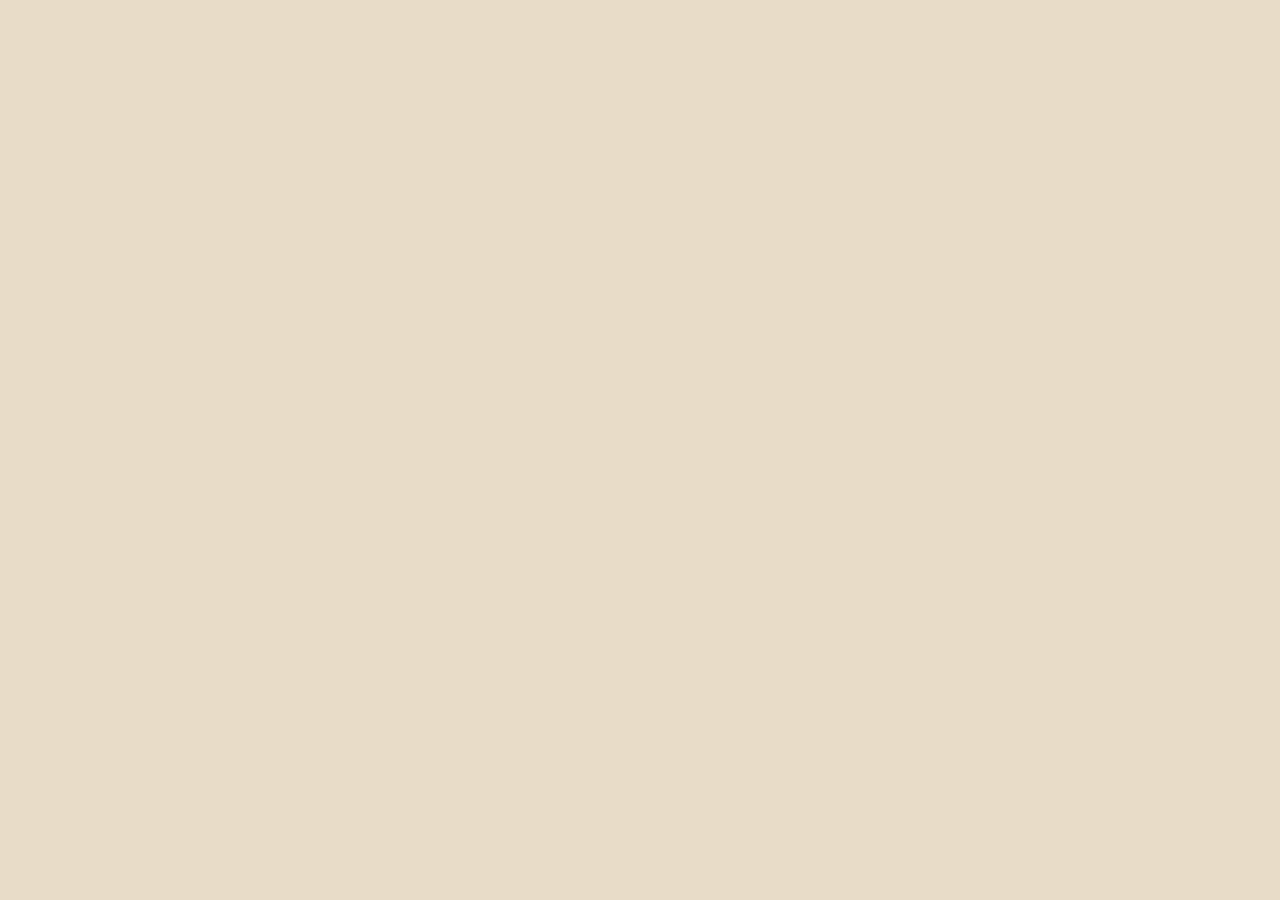
==== commit 39f1268a: "Create index.html" ====
--- a/index.html
+++ b/index.html
@@ -1014,516 +1014,4 @@
 }
   
 /* Fix: remove border under Circular header */
-.circular-header, .circular-title, .circular-card h2{
-border-bottom:none !important;
-}
-
-/* Fix: attach mobile dropdown directly beneath navbar */
-.nav-mobile{
-margin-top:0 !important;
-}
-
-</style>
-
-<style id="nav-mobile-shadow-fix">
-@media (max-width: 900px) {
-  #nav:not(.scrolled) + .nav-mobile.open a {
-    text-shadow:  0 18px 40px rgba(0,0,0,0.92), 0 6px 14px rgba(0,0,0,0.75);
-  }
-
-  #nav:not(.scrolled) + .nav-mobile.open .nav-mobile-footer {
-    width: max-content;
-    min-width: 8.5rem;
-    white-space: nowrap;
-    border-top-color: transparent !important;
-    text-shadow: 0 12px 28px rgba(0,0,0,0.64), 0 0 16px rgba(0,0,0,0.28) !important;
-    box-shadow: none !important;
-    transform: translateY(0);
-  }
-
-  #nav:not(.scrolled) + .nav-mobile.open .nav-mobile-footer::before {
-    background: rgba(237, 228, 212, 0.84) !important;
-    box-shadow: 0 0 18px rgba(0,0,0,0.44), 0 0 5px rgba(0,0,0,0.24) !important;
-  }
-
-  #nav:not(.scrolled) + .nav-mobile.open .nav-mobile-footer,
-  #nav:not(.scrolled) + .nav-mobile.open .nav-mobile-footer span,
-  #nav:not(.scrolled) + .nav-mobile.open .nav-mobile-footer a {
-    text-shadow: 0 12px 28px rgba(0,0,0,0.64), 0 0 16px rgba(0,0,0,0.28) !important;
-  }
-
-  #nav.scrolled + .nav-mobile a,
-  #nav.scrolled + .nav-mobile .nav-mobile-footer,
-  #nav.scrolled + .nav-mobile .nav-mobile-footer span,
-  #nav.scrolled + .nav-mobile .nav-mobile-footer a {
-    text-shadow: none !important;
-    filter: none !important;
-    box-shadow: none !important;
-  }
-
-  #nav.scrolled + .nav-mobile .nav-mobile-footer::before {
-    box-shadow: none !important;
-    background: var(--rule) !important;
-  }
-
-  .section-card,
-  .section-card + .section-card,
-  .section-card:nth-child(4),
-  .section-card:nth-child(-n+2),
-  .section-card:nth-child(odd) {
-    border-width: 1px !important;
-  }
-
-  /* Keep mobile dropdown attached to navbar */
-  .nav-mobile,
-  #nav.scrolled + .nav-mobile {
-    top: var(--nav-offset, 56px) !important;
-  }
-
-  #nav:not(.scrolled) + .nav-mobile ul a {
-    font-weight: 700 !important;
-  }
-
-  #nav:not(.scrolled) + .nav-mobile .nav-mobile-footer,
-  #nav:not(.scrolled) + .nav-mobile .nav-mobile-footer::before {
-    font-weight: 400 !important;
-  }
-
-  @media (max-width: 640px) {
-    .circular-band-inner.carousel-slide {
-      grid-template-columns: minmax(0, 1fr) auto !important;
-    }
-
-    .carousel-slide .circular-content,
-    .carousel-slide .circular-title,
-    .carousel-slide .circular-excerpt {
-      display: block !important;
-      width: 100% !important;
-      max-width: none !important;
-      min-width: 0 !important;
-      grid-column: 1 / -1 !important;
-    }
-
-    .carousel-slide .circular-action {
-      grid-row: 1 !important;
-      grid-column: 2 !important;
-      align-items: flex-end !important;
-      justify-content: flex-start !important;
-      width: auto !important;
-      margin-top: 0 !important;
-    }
-  }
-}
-
-</style>
-
-<style id="transparent-nav-mobile-anim">
-@media (max-width: 900px) {
-  #nav:not(.scrolled) + .nav-mobile {
-    opacity: 0 !important;
-    visibility: hidden !important;
-    transform: translateY(-28px) !important;
-    pointer-events: none !important;
-    transition:
-      opacity 0.7s ease !important,
-      transform 0.7s ease !important,
-      visibility 0s linear 0.7s !important;
-  }
-
-  #nav:not(.scrolled) + .nav-mobile.open {
-    opacity: 1 !important;
-    visibility: visible !important;
-    transform: translateY(0) !important;
-    pointer-events: auto !important;
-    transition:
-      opacity 0.7s ease !important,
-      transform 0.7s ease !important,
-      visibility 0s linear 0s !important;
-  }
-}
-</style>
-
-<style id="transparent-nav-content-slide">
-@media (max-width: 900px) {
-  #nav:not(.scrolled) + .nav-mobile ul,
-  #nav:not(.scrolled) + .nav-mobile .nav-mobile-footer {
-    opacity: 0 !important;
-    transform: translateY(-18px) !important;
-    transition:
-      opacity 0.7s ease !important,
-      transform 0.7s ease !important;
-    will-change: opacity, transform !important;
-  }
-
-  #nav:not(.scrolled) + .nav-mobile.open ul,
-  #nav:not(.scrolled) + .nav-mobile.open .nav-mobile-footer {
-    opacity: 1 !important;
-    transform: translateY(0) !important;
-  }
-
-  #nav.scrolled + .nav-mobile ul,
-  #nav.scrolled + .nav-mobile .nav-mobile-footer {
-    opacity: 1 !important;
-    transform: none !important;
-  }
-}
-</style>
-
-</head>
-<body>
-
-  <a class="skip-link" href="#main-content">Skip to main content</a>
-
-  <nav id="nav" aria-label="Primary">
-    <a href="#" class="nav-mark" aria-label="Norton Hall home">⁂</a>
-    <ul class="nav-desktop" role="list">
-      <li><a href="#">Publications</a></li>
-      <li><a href="#">Public Works</a></li>
-      <li><a href="#">The Circular</a></li>
-      <li><a href="#">Contact</a></li>
-    </ul>
-    <button class="nav-hamburger" id="hamburger" type="button" aria-label="Open menu" aria-expanded="false" aria-controls="navMobile">
-      <span></span><span></span><span></span>
-    </button>
-  </nav>
-
-  <div class="nav-mobile" id="navMobile" aria-label="Mobile">
-    <ul role="list">
-      <li><a href="#">Publications</a></li>
-      <li><a href="#">Public Works</a></li>
-      <li><a href="#">The Circular</a></li>
-      <li><a href="#">Contact</a></li>
-    </ul>
-    <div class="nav-mobile-footer" aria-label="Norton Hall">© Norton Hall</div>
-  </div>
-
-  <div class="hero-circular-wrap">
-  <section class="hero" aria-label="Introductory image">
-    <div class="hero-image" id="heroImg" aria-hidden="true"></div>
-    
-  </section>
-
-  <!-- FEATURED CAROUSEL BAND -->
-  <div class="circular-band circular-carousel" aria-label="Latest from Norton Hall">
-    <div class="circular-carousel-track" id="featuredCarousel">
-      <div class="circular-band-inner carousel-slide active" data-feature-type="The Circular">
-        <div class="circular-meta">
-          <span class="circular-kicker">The Circular</span>
-          <span class="circular-issue">Issue I &ensp;·&ensp; March 2026</span>
-        </div>
-        <div class="circular-content">
-          <span class="circular-title">On the First Condition</span>
-          <span class="circular-excerpt">The opening issue considers why absolute non-existence was never a coherent alternative, and what follows once something must always already be the case.</span>
-        </div>
-        <div class="circular-action">
-          <a href="#" class="circular-read" aria-label="Read Issue I of The Circular">Read Issue →</a>
-        </div>
-      </div>
-
-      <div class="circular-band-inner carousel-slide" data-feature-type="Latest Publication">
-        <div class="circular-meta">
-          <span class="circular-kicker">Latest Publication</span>
-          <span class="circular-issue">First printing &ensp;·&ensp; 20 copies</span>
-        </div>
-        <div class="circular-content">
-          <span class="circular-title">Necessitas Mater Inventionum</span>
-          <span class="circular-excerpt">A printed volume containing two works: <em>On What Must Be the Case</em>, the formal framework itself, and <em>Accompanying Letters</em>, which render the argument in a more intuitive and approachable form.</span>
-        </div>
-        <div class="circular-action">
-          <a href="#" class="circular-read" aria-label="View Necessitas Mater Inventionum">View Publication →</a>
-        </div>
-      </div>
-
-      <div class="circular-band-inner carousel-slide" data-feature-type="Latest Public Work">
-        <div class="circular-meta">
-          <span class="circular-kicker">Latest Public Work</span>
-          <span class="circular-issue">Available to read freely</span>
-        </div>
-        <div class="circular-content">
-          <span class="circular-title">On What Must Be the Case</span>
-          <span class="circular-excerpt">The public presentation of the framework, setting out the structural conditions that must hold for anything to obtain at all, available online for readers who wish to test the argument directly.</span>
-        </div>
-        <div class="circular-action">
-          <a href="#" class="circular-read" aria-label="Read On What Must Be the Case">Read the Work →</a>
-        </div>
-      </div>
-    </div>
-
-    <div class="circular-controls" aria-label="Select featured item">
-      <button class="carousel-dot active" type="button" aria-label="Show The Circular" aria-pressed="true"></button>
-      <button class="carousel-dot" type="button" aria-label="Show Latest Publication" aria-pressed="false"></button>
-      <button class="carousel-dot" type="button" aria-label="Show Latest Public Work" aria-pressed="false"></button>
-    </div>
-  </div>
-  </div><!-- /hero-circular-wrap -->
-
-  <main id="main-content" tabindex="-1">
-
-    <section class="what-norton-hall-section">
-      <div class="section-header">
-        <h2>What Norton Hall Does</h2>
-        <div class="section-rule" aria-hidden="true"></div>
-      </div>
-
-      <p class="body-statement">A press based in Northamptonshire continuing the older tradition of independent scholarship and small private printing. Norton Hall publishes works concerned with ontology, cosmology, and the conditions under which awareness and meaning become possible. <em>Its public works are given freely</em>, forming a shared body of material that can be read, tested, discussed, and returned to over time. Alongside formal publications, the press maintains an open body of essays, letters, and monthly reflections intended not simply to announce finished work, but to make the inquiry itself publicly legible. The Circular serves as the monthly voice of the press, extending that inquiry in a more direct and ongoing form.</p>
-    </section>
-
-    <div class="sections-grid">
-      <a href="#" class="section-card" data-observe>
-        <span class="section-card-label">Publications</span>
-        <h3>Necessitas Mater Inventionum</h3>
-        <p>Formal works published in short runs. Volume I contains the complete structural account of what must hold for anything to obtain, together with ten accompanying letters. Twenty numbered copies at £12 including postage.</p>
-        <span class="section-card-link">View Publications →</span>
-      </a>
-
-      <a href="#" class="section-card" data-observe>
-        <span class="section-card-label">Public Works</span>
-        <h3>Given Freely</h3>
-        <p>The framework and its ten accompanying letters, available to read online or download as an ebook. The complete text of Volume I is given without charge to any reader who wishes to engage with the argument.</p>
-        <span class="section-card-link">Read the Letters →</span>
-      </a>
-
-      <a href="#" class="section-card" data-observe>
-        <span class="section-card-label">The Circular</span>
-        <h3>The Monthly Voice</h3>
-        <p>A letter sent each month continuing the inquiry in public. New questions, developing arguments, and the thinking that doesn't yet belong anywhere else. Sent to those who wish to follow the work.</p>
-        <span class="section-card-link">Subscribe →</span>
-      </a>
-
-      <a href="#" class="section-card" data-observe>
-        <span class="section-card-label">Contact</span>
-        <h3>Correspondence</h3>
-        <p>Norton Hall welcomes correspondence from readers, scholars, and anyone wishing to pursue the inquiry further. Write to press@nortonhall.org. All serious letters are answered.</p>
-        <span class="section-card-link">Get in Touch →</span>
-      </a>
-    </div>
-
-    <div class="support-outer" data-observe>
-      <div class="support">
-        <span class="support-label">Support This Work</span>
-        <h2>Carrying the Inquiry Forward</h2>
-        <p>Norton Hall is an independent press. It receives no institutional funding, holds no academic position, and operates without endowment. Its public works are given freely and its publications are priced to cover materials only.</p>
-        <div style="margin-top: 1.8rem;">
-          <a href="#" class="btn btn-primary">Support This Work</a>
-        </div>
-      </div>
-    </div>
-
-  </main>
-
-  <footer aria-label="Footer">
-    <span class="footer-mark">⁂</span>
-    <nav class="footer-nav" aria-label="Footer">
-      <a href="#">Publications</a>
-      <span class="footer-sep">·</span>
-      <a href="#">Public Works</a>
-      <span class="footer-sep">·</span>
-      <a href="#">The Circular</a>
-      <span class="footer-sep">·</span>
-      <a href="#">Contact</a>
-    </nav>
-    <nav class="footer-legal" aria-label="Legal">
-      <a href="#">Privacy</a>
-      <span class="footer-sep">·</span>
-      <a href="#">Imprint</a>
-    </nav>
-    <span class="footer-copy">© Norton Hall 2026</span>
-  </footer>
-
-  <script>
-    document.getElementById('heroImg').style.backgroundImage = "url('assets/hero.jpg')";
-    const nav = document.getElementById('nav');
-    const hamburger = document.getElementById('hamburger');
-    const navMobile = document.getElementById('navMobile');
-    let lastScrolledState = false;
-
-    function syncMobileMenuTop() {
-      const navHeight = nav.getBoundingClientRect().height;
-      document.documentElement.style.setProperty('--nav-offset', `${Math.round(navHeight)}px`);
-    }
-
-    function updateNavOnScroll() {
-      const isScrolled = window.scrollY > 60;
-      if (isScrolled !== lastScrolledState) {
-        nav.classList.toggle('scrolled', isScrolled);
-        lastScrolledState = isScrolled;
-      }
-    }
-
-    syncMobileMenuTop();
-    updateNavOnScroll();
-    window.addEventListener('orientationchange', syncMobileMenuTop);
-    window.addEventListener('scroll', updateNavOnScroll, { passive: true });
-
-    function setMenuState(isOpen) {
-      hamburger.classList.toggle('open', isOpen);
-      navMobile.classList.toggle('open', isOpen);
-      nav.classList.toggle('menu-open', isOpen);
-      hamburger.setAttribute('aria-expanded', String(isOpen));
-      hamburger.setAttribute('aria-label', isOpen ? 'Close menu' : 'Open menu');
-      navMobile.setAttribute('aria-hidden', String(!isOpen));
-    }
-
-    hamburger.addEventListener('click', () => {
-      syncMobileMenuTop();
-      setMenuState(!navMobile.classList.contains('open'));
-    });
-
-    hamburger.addEventListener('keydown', (event) => {
-      if (event.key === 'Escape') {
-        setMenuState(false);
-        hamburger.focus();
-      }
-    });
-
-    navMobile.addEventListener('keydown', (event) => {
-      if (event.key === 'Escape') {
-        setMenuState(false);
-        hamburger.focus();
-      }
-    });
-
-    navMobile.querySelectorAll('a').forEach(a => a.addEventListener('click', () => { setMenuState(false); }));
-    setMenuState(false);
-
-    const carousel = document.getElementById('featuredCarousel');
-    const slides = carousel ? Array.from(carousel.querySelectorAll('.carousel-slide')) : [];
-    const dots = Array.from(document.querySelectorAll('.carousel-dot'));
-    const prefersReducedMotion = window.matchMedia('(prefers-reduced-motion: reduce)');
-    let activeSlide = 0;
-    let autoplayId = null;
-
-    function showSlide(index) {
-      if (!slides.length) return;
-      activeSlide = (index + slides.length) % slides.length;
-      slides.forEach((slide, i) => {
-        const isActive = i === activeSlide;
-        slide.classList.toggle('active', isActive);
-        slide.setAttribute('aria-hidden', String(!isActive));
-      });
-      dots.forEach((dot, i) => {
-        const isActive = i === activeSlide;
-        dot.classList.toggle('active', isActive);
-        dot.setAttribute('aria-pressed', String(isActive));
-      });
-    }
-
-    function stopAutoplay() {
-      if (autoplayId) {
-        window.clearInterval(autoplayId);
-        autoplayId = null;
-      }
-    }
-
-    function startAutoplay() {
-      stopAutoplay();
-      if (prefersReducedMotion.matches || slides.length < 2) return;
-      autoplayId = window.setInterval(() => {
-        showSlide(activeSlide + 1);
-      }, 6500);
-    }
-
-    dots.forEach((dot, index) => {
-      dot.addEventListener('click', () => {
-        showSlide(index);
-        startAutoplay();
-      });
-    });
-
-    if (carousel) {
-      carousel.addEventListener('mouseenter', stopAutoplay);
-      carousel.addEventListener('mouseleave', startAutoplay);
-      carousel.addEventListener('focusin', stopAutoplay);
-      carousel.addEventListener('focusout', (event) => {
-        if (!carousel.contains(event.relatedTarget)) {
-          startAutoplay();
-        }
-      });
-    }
-
-    if (typeof prefersReducedMotion.addEventListener === 'function') {
-      prefersReducedMotion.addEventListener('change', startAutoplay);
-    } else if (typeof prefersReducedMotion.addListener === 'function') {
-      prefersReducedMotion.addListener(startAutoplay);
-    }
-
-    showSlide(0);
-    startAutoplay();
-
-    const observer = new IntersectionObserver((entries) => {
-      entries.forEach((entry) => {
-        if (entry.isIntersecting) { setTimeout(() => entry.target.classList.add('visible'), entry.target.dataset.delay || 0); observer.unobserve(entry.target); }
-      });
-    }, { threshold: 0.08 });
-    document.querySelectorAll('[data-observe]').forEach((el, i) => { el.dataset.delay = i * 80; observer.observe(el); });
-  </script>
-
-<script>
-(function(){
-  const slides = document.querySelectorAll('.carousel-slide');
-  const dots = document.querySelectorAll('.carousel-dot');
-  let index = 0;
-  let startX = null;
-
-  function show(i){
-    slides.forEach((s,idx)=>{
-      s.classList.toggle('active', idx===i);
-      if(dots[idx]) dots[idx].classList.toggle('active', idx===i);
-    });
-    index = i;
-  }
-
-  function next(){ show((index+1)%slides.length); }
-  function prev(){ show((index-1+slides.length)%slides.length); }
-
-  slides.forEach(slide=>{
-    slide.addEventListener('touchstart',e=>{
-      startX = e.touches[0].clientX;
-    });
-
-    slide.addEventListener('touchend',e=>{
-      if(startX===null) return;
-      const endX = e.changedTouches[0].clientX;
-      const diff = endX - startX;
-      if(Math.abs(diff) > 40){
-        if(diff < 0) next(); else prev();
-      }
-      startX = null;
-    });
-  });
-})();
-</script>
-
-<script>
-(function() {
-  const nav = document.getElementById('nav');
-  const hamburger = document.getElementById('hamburger');
-  const navMobile = document.getElementById('navMobile');
-
-  function syncMenuVisualState() {
-    const mobileOpen = !!(navMobile && navMobile.classList.contains('open'));
-    if (nav) nav.classList.toggle('menu-open', mobileOpen);
-    const transparentOpen = !!(mobileOpen && nav && !nav.classList.contains('scrolled'));
-    document.body.classList.toggle('transparent-menu-open', transparentOpen);
-  }
-
-  if (hamburger) {
-    hamburger.addEventListener('click', function() {
-      requestAnimationFrame(syncMenuVisualState);
-      setTimeout(syncMenuVisualState, 20);
-    });
-  }
-
-  document.addEventListener('click', function() {
-    requestAnimationFrame(syncMenuVisualState);
-  });
-
-  window.addEventListener('scroll', syncMenuVisualState, { passive: true });
-  window.addEventListener('resize', syncMenuVisualState);
-
-  syncMenuVisualState();
-})();
-</script>
-
-</body>
-</html>
+.circular-header, .circul
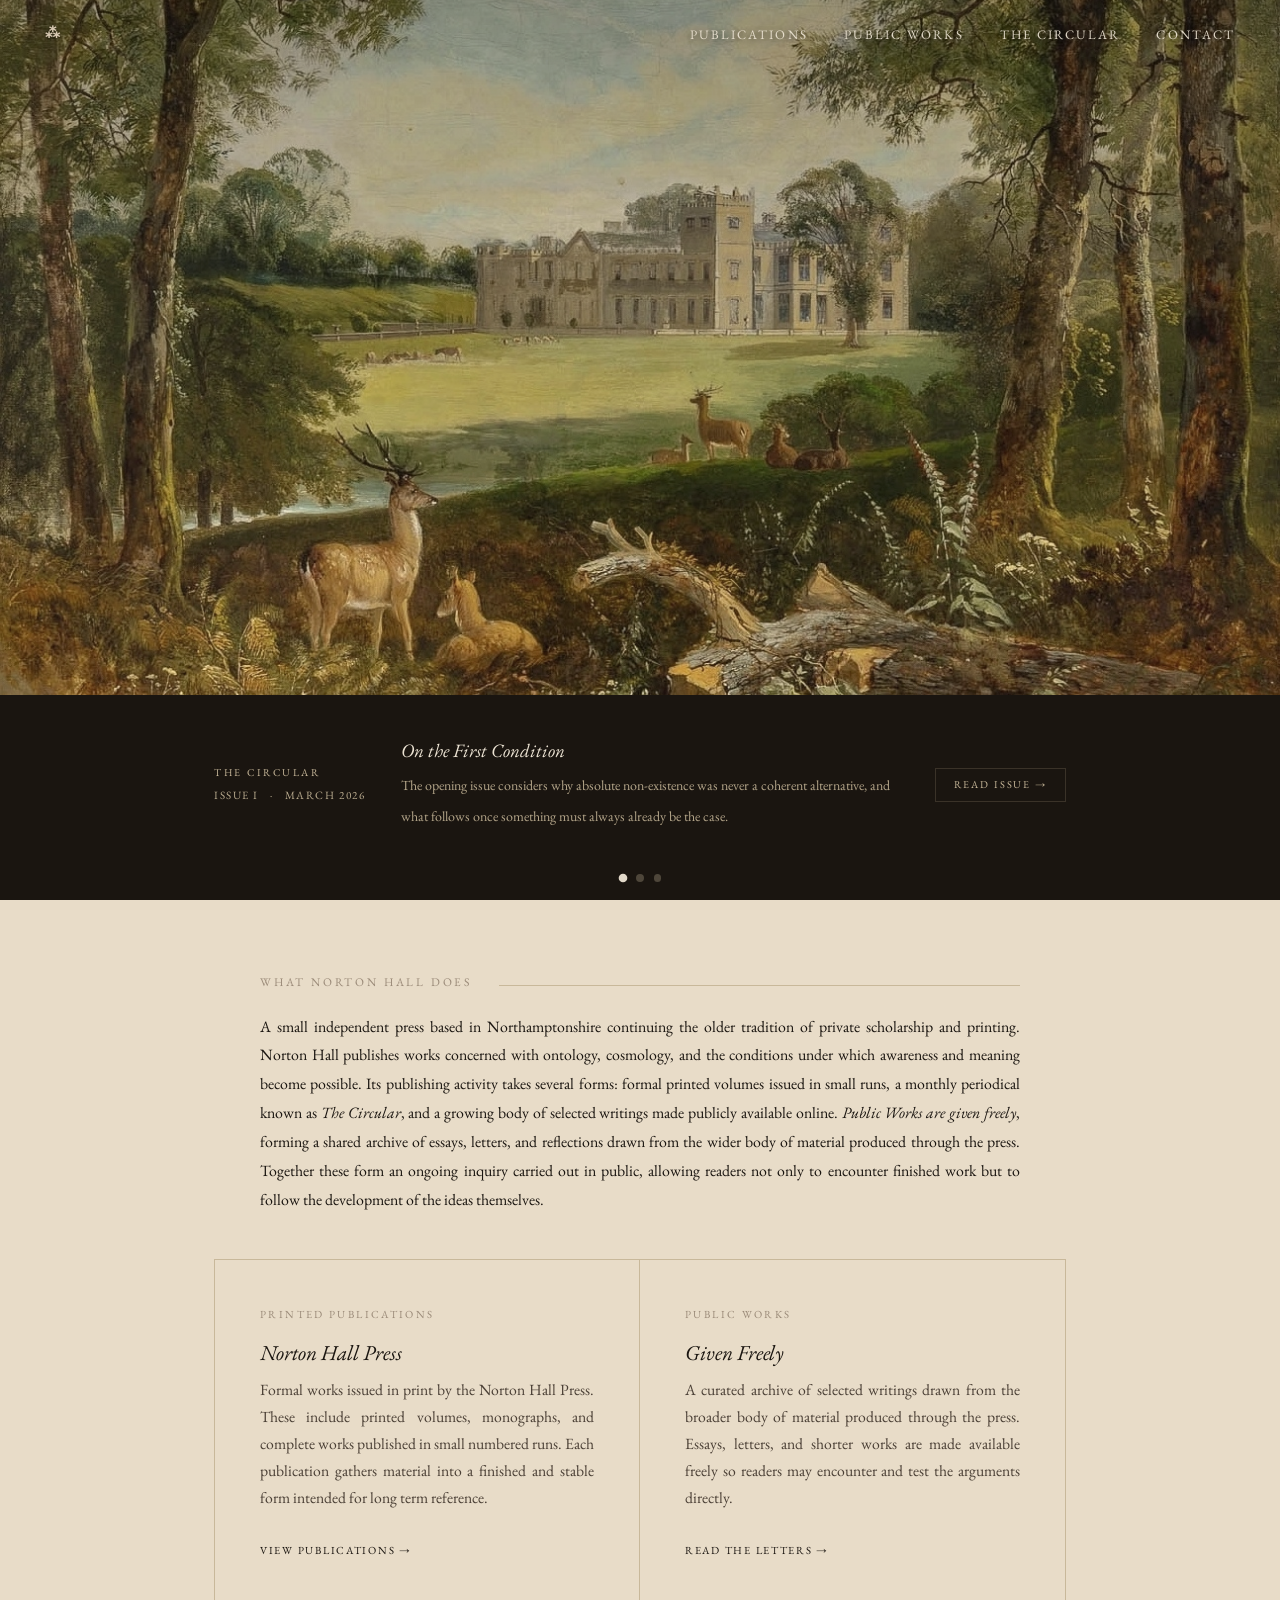
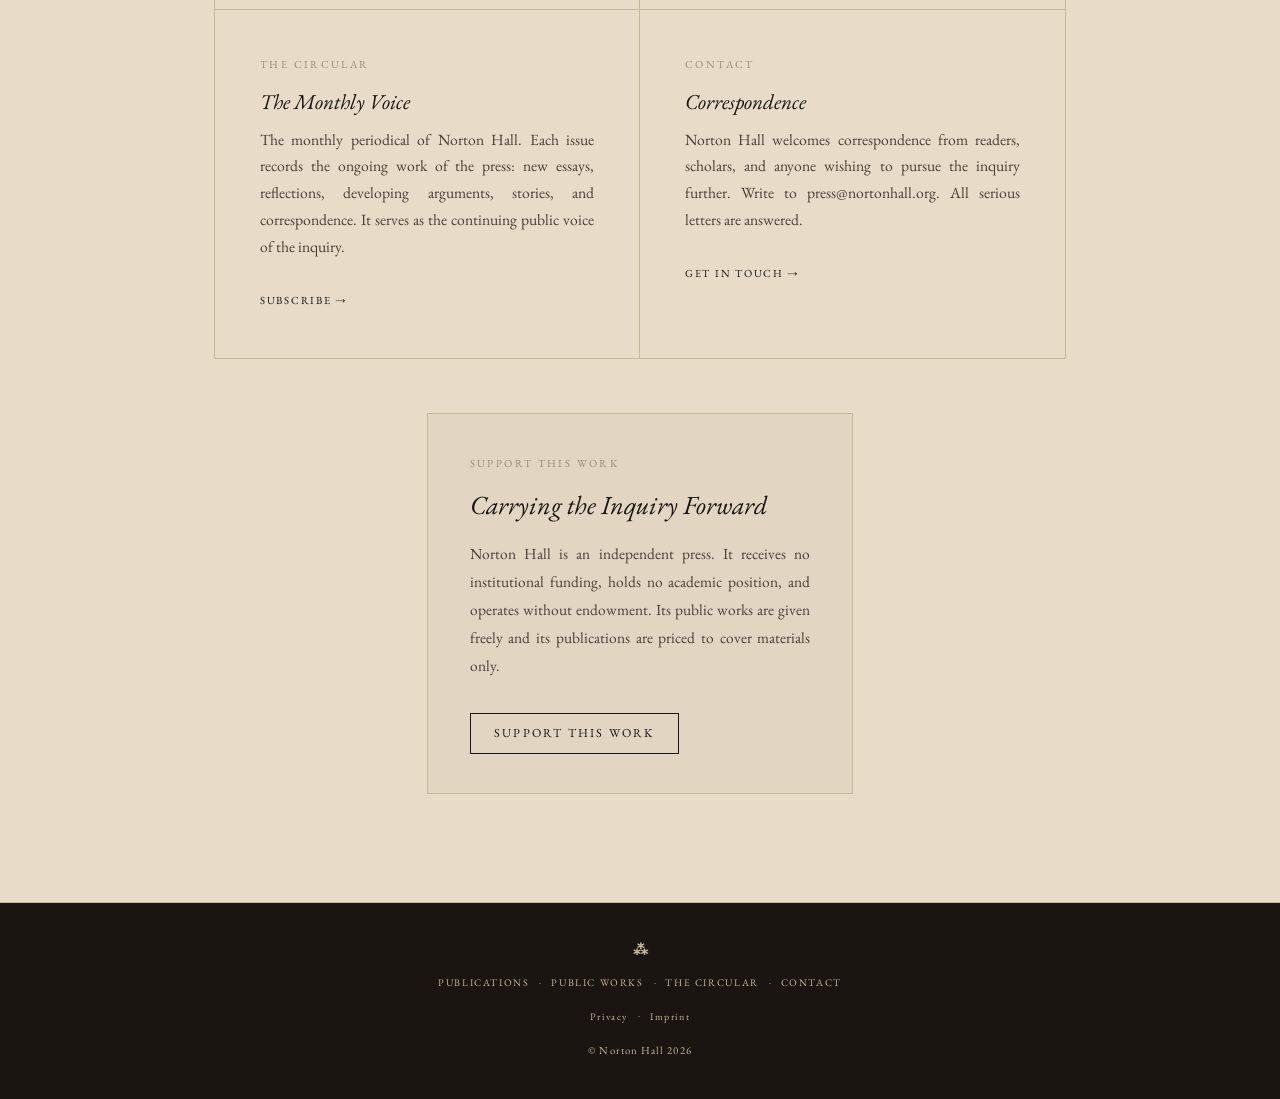
==== commit 43fb55ea: "Update index.html" ====
--- a/index.html
+++ b/index.html
@@ -1014,4 +1014,518 @@
 }
   
 /* Fix: remove border under Circular header */
-.circular-header, .circul+.circular-header, .circular-title, .circular-card h2{
+border-bottom:none !important;
+}
+
+/* Fix: attach mobile dropdown directly beneath navbar */
+.nav-mobile{
+margin-top:0 !important;
+}
+
+</style>
+
+<style id="nav-mobile-shadow-fix">
+@media (max-width: 900px) {
+  #nav:not(.scrolled) + .nav-mobile.open a {
+    text-shadow:  0 18px 40px rgba(0,0,0,0.92), 0 6px 14px rgba(0,0,0,0.75);
+  }
+
+  #nav:not(.scrolled) + .nav-mobile.open .nav-mobile-footer {
+    width: max-content;
+    min-width: 8.5rem;
+    white-space: nowrap;
+    border-top-color: transparent !important;
+    text-shadow: 0 12px 28px rgba(0,0,0,0.64), 0 0 16px rgba(0,0,0,0.28) !important;
+    box-shadow: none !important;
+    transform: translateY(0);
+  }
+
+  #nav:not(.scrolled) + .nav-mobile.open .nav-mobile-footer::before {
+    background: rgba(237, 228, 212, 0.84) !important;
+    box-shadow: 0 0 18px rgba(0,0,0,0.44), 0 0 5px rgba(0,0,0,0.24) !important;
+  }
+
+  #nav:not(.scrolled) + .nav-mobile.open .nav-mobile-footer,
+  #nav:not(.scrolled) + .nav-mobile.open .nav-mobile-footer span,
+  #nav:not(.scrolled) + .nav-mobile.open .nav-mobile-footer a {
+    text-shadow: 0 12px 28px rgba(0,0,0,0.64), 0 0 16px rgba(0,0,0,0.28) !important;
+  }
+
+  #nav.scrolled + .nav-mobile a,
+  #nav.scrolled + .nav-mobile .nav-mobile-footer,
+  #nav.scrolled + .nav-mobile .nav-mobile-footer span,
+  #nav.scrolled + .nav-mobile .nav-mobile-footer a {
+    text-shadow: none !important;
+    filter: none !important;
+    box-shadow: none !important;
+  }
+
+  #nav.scrolled + .nav-mobile .nav-mobile-footer::before {
+    box-shadow: none !important;
+    background: var(--rule) !important;
+  }
+
+  .section-card,
+  .section-card + .section-card,
+  .section-card:nth-child(4),
+  .section-card:nth-child(-n+2),
+  .section-card:nth-child(odd) {
+    border-width: 1px !important;
+  }
+
+  /* Keep mobile dropdown attached to navbar */
+  .nav-mobile,
+  #nav.scrolled + .nav-mobile {
+    top: var(--nav-offset, 56px) !important;
+  }
+
+  #nav:not(.scrolled) + .nav-mobile ul a {
+    font-weight: 700 !important;
+  }
+
+  #nav:not(.scrolled) + .nav-mobile .nav-mobile-footer,
+  #nav:not(.scrolled) + .nav-mobile .nav-mobile-footer::before {
+    font-weight: 400 !important;
+  }
+
+  @media (max-width: 640px) {
+    .circular-band-inner.carousel-slide {
+      grid-template-columns: minmax(0, 1fr) auto !important;
+    }
+
+    .carousel-slide .circular-content,
+    .carousel-slide .circular-title,
+    .carousel-slide .circular-excerpt {
+      display: block !important;
+      width: 100% !important;
+      max-width: none !important;
+      min-width: 0 !important;
+      grid-column: 1 / -1 !important;
+    }
+
+    .carousel-slide .circular-action {
+      grid-row: 1 !important;
+      grid-column: 2 !important;
+      align-items: flex-end !important;
+      justify-content: flex-start !important;
+      width: auto !important;
+      margin-top: 0 !important;
+    }
+  }
+}
+
+</style>
+
+<style id="transparent-nav-mobile-anim">
+@media (max-width: 900px) {
+  #nav:not(.scrolled) + .nav-mobile {
+    opacity: 0 !important;
+    visibility: hidden !important;
+    transform: translateY(-28px) !important;
+    pointer-events: none !important;
+    transition:
+      opacity 0.7s ease !important,
+      transform 0.7s ease !important,
+      visibility 0s linear 0.7s !important;
+  }
+
+  #nav:not(.scrolled) + .nav-mobile.open {
+    opacity: 1 !important;
+    visibility: visible !important;
+    transform: translateY(0) !important;
+    pointer-events: auto !important;
+    transition:
+      opacity 0.7s ease !important,
+      transform 0.7s ease !important,
+      visibility 0s linear 0s !important;
+  }
+}
+</style>
+
+<style id="transparent-nav-content-slide">
+@media (max-width: 900px) {
+  #nav:not(.scrolled) + .nav-mobile ul,
+  #nav:not(.scrolled) + .nav-mobile .nav-mobile-footer {
+    opacity: 0 !important;
+    transform: translateY(-18px) !important;
+    transition:
+      opacity 0.7s ease !important,
+      transform 0.7s ease !important;
+    will-change: opacity, transform !important;
+  }
+
+  #nav:not(.scrolled) + .nav-mobile.open ul,
+  #nav:not(.scrolled) + .nav-mobile.open .nav-mobile-footer {
+    opacity: 1 !important;
+    transform: translateY(0) !important;
+  }
+
+  #nav.scrolled + .nav-mobile ul,
+  #nav.scrolled + .nav-mobile .nav-mobile-footer {
+    opacity: 1 !important;
+    transform: none !important;
+  }
+}
+</style>
+
+</head>
+<body>
+
+  <a class="skip-link" href="#main-content">Skip to main content</a>
+
+  <nav id="nav" aria-label="Primary">
+    <a href="#" class="nav-mark" aria-label="Norton Hall home">⁂</a>
+    <ul class="nav-desktop" role="list">
+      <li><a href="#">Publications</a></li>
+      <li><a href="#">Public Works</a></li>
+      <li><a href="#">The Circular</a></li>
+      <li><a href="#">Contact</a></li>
+    </ul>
+    <button class="nav-hamburger" id="hamburger" type="button" aria-label="Open menu" aria-expanded="false" aria-controls="navMobile">
+      <span></span><span></span><span></span>
+    </button>
+  </nav>
+
+  <div class="nav-mobile" id="navMobile" aria-label="Mobile">
+    <ul role="list">
+      <li><a href="#">Publications</a></li>
+      <li><a href="#">Public Works</a></li>
+      <li><a href="#">The Circular</a></li>
+      <li><a href="#">Contact</a></li>
+    </ul>
+    <div class="nav-mobile-footer" aria-label="Norton Hall">© Norton Hall</div>
+  </div>
+
+  <div class="hero-circular-wrap">
+  <section class="hero" aria-label="Introductory image">
+    <div class="hero-image" id="heroImg" aria-hidden="true"></div>
+    
+  </section>
+
+  <!-- FEATURED CAROUSEL BAND -->
+  <div class="circular-band circular-carousel" aria-label="Latest from Norton Hall">
+    <div class="circular-carousel-track" id="featuredCarousel">
+      <div class="circular-band-inner carousel-slide active" data-feature-type="The Circular">
+        <div class="circular-meta">
+          <span class="circular-kicker">The Circular</span>
+          <span class="circular-issue">Issue I &ensp;·&ensp; March 2026</span>
+        </div>
+        <div class="circular-content">
+          <span class="circular-title">On the First Condition</span>
+          <span class="circular-excerpt">The opening issue considers why absolute non-existence was never a coherent alternative, and what follows once something must always already be the case.</span>
+        </div>
+        <div class="circular-action">
+          <a href="#" class="circular-read" aria-label="Read Issue I of The Circular">Read Issue →</a>
+        </div>
+      </div>
+
+      <div class="circular-band-inner carousel-slide" data-feature-type="Latest Publication">
+        <div class="circular-meta">
+          <span class="circular-kicker">Latest Publication</span>
+          <span class="circular-issue">First printing &ensp;·&ensp; 20 copies</span>
+        </div>
+        <div class="circular-content">
+          <span class="circular-title">Necessitas Mater Inventionum</span>
+          <span class="circular-excerpt">A printed volume containing two works: <em>On What Must Be the Case</em>, the formal framework itself, and <em>Accompanying Letters</em>, which render the argument in a more intuitive and approachable form.</span>
+        </div>
+        <div class="circular-action">
+          <a href="#" class="circular-read" aria-label="View Necessitas Mater Inventionum">View Publication →</a>
+        </div>
+      </div>
+
+      <div class="circular-band-inner carousel-slide" data-feature-type="Latest Public Work">
+        <div class="circular-meta">
+          <span class="circular-kicker">Latest Public Work</span>
+          <span class="circular-issue">Available to read freely</span>
+        </div>
+        <div class="circular-content">
+          <span class="circular-title">On What Must Be the Case</span>
+          <span class="circular-excerpt">The public presentation of the framework, setting out the structural conditions that must hold for anything to obtain at all, available online for readers who wish to test the argument directly.</span>
+        </div>
+        <div class="circular-action">
+          <a href="#" class="circular-read" aria-label="Read On What Must Be the Case">Read the Work →</a>
+        </div>
+      </div>
+    </div>
+
+    <div class="circular-controls" aria-label="Select featured item">
+      <button class="carousel-dot active" type="button" aria-label="Show The Circular" aria-pressed="true"></button>
+      <button class="carousel-dot" type="button" aria-label="Show Latest Publication" aria-pressed="false"></button>
+      <button class="carousel-dot" type="button" aria-label="Show Latest Public Work" aria-pressed="false"></button>
+    </div>
+  </div>
+  </div><!-- /hero-circular-wrap -->
+
+  <main id="main-content" tabindex="-1">
+
+    <section class="what-norton-hall-section">
+      <div class="section-header">
+        <h2>What Norton Hall Does</h2>
+        <div class="section-rule" aria-hidden="true"></div>
+      </div>
+
+      <p class="body-statement">
+A small independent press based in Northamptonshire continuing the older tradition of private scholarship and printing. Norton Hall publishes works concerned with ontology, cosmology, and the conditions under which awareness and meaning become possible. Its publishing activity takes several forms: formal printed volumes issued in small runs, a monthly periodical known as <em>The Circular</em>, and a growing body of selected writings made publicly available online. <em>Public Works are given freely</em>, forming a shared archive of essays, letters, and reflections drawn from the wider body of material produced through the press. Together these form an ongoing inquiry carried out in public, allowing readers not only to encounter finished work but to follow the development of the ideas themselves.
+</p>
+    </section>
+
+    <div class="sections-grid">
+      <a href="#" class="section-card" data-observe>
+        <span class="section-card-label">Printed Publications</span>
+        <h3>Norton Hall Press</h3>
+        <p>Formal works issued in print by the Norton Hall Press. These include printed volumes, monographs, and complete works published in small numbered runs. Each publication gathers material into a finished and stable form intended for long term reference.</p>
+        <span class="section-card-link">View Publications →</span>
+      </a>
+
+      <a href="#" class="section-card" data-observe>
+        <span class="section-card-label">Public Works</span>
+        <h3>Given Freely</h3>
+        <p>A curated archive of selected writings drawn from the broader body of material produced through the press. Essays, letters, and shorter works are made available freely so readers may encounter and test the arguments directly.</p>
+        <span class="section-card-link">Read the Letters →</span>
+      </a>
+
+      <a href="#" class="section-card" data-observe>
+        <span class="section-card-label">The Circular</span>
+        <h3>The Monthly Voice</h3>
+        <p>The monthly periodical of Norton Hall. Each issue records the ongoing work of the press: new essays, reflections, developing arguments, stories, and correspondence. It serves as the continuing public voice of the inquiry.</p>
+        <span class="section-card-link">Subscribe →</span>
+      </a>
+
+      <a href="#" class="section-card" data-observe>
+        <span class="section-card-label">Contact</span>
+        <h3>Correspondence</h3>
+        <p>Norton Hall welcomes correspondence from readers, scholars, and anyone wishing to pursue the inquiry further. Write to press@nortonhall.org. All serious letters are answered.</p>
+        <span class="section-card-link">Get in Touch →</span>
+      </a>
+    </div>
+
+    <div class="support-outer" data-observe>
+      <div class="support">
+        <span class="support-label">Support This Work</span>
+        <h2>Carrying the Inquiry Forward</h2>
+        <p>Norton Hall is an independent press. It receives no institutional funding, holds no academic position, and operates without endowment. Its public works are given freely and its publications are priced to cover materials only.</p>
+        <div style="margin-top: 1.8rem;">
+          <a href="#" class="btn btn-primary">Support This Work</a>
+        </div>
+      </div>
+    </div>
+
+  </main>
+
+  <footer aria-label="Footer">
+    <span class="footer-mark">⁂</span>
+    <nav class="footer-nav" aria-label="Footer">
+      <a href="#">Publications</a>
+      <span class="footer-sep">·</span>
+      <a href="#">Public Works</a>
+      <span class="footer-sep">·</span>
+      <a href="#">The Circular</a>
+      <span class="footer-sep">·</span>
+      <a href="#">Contact</a>
+    </nav>
+    <nav class="footer-legal" aria-label="Legal">
+      <a href="#">Privacy</a>
+      <span class="footer-sep">·</span>
+      <a href="#">Imprint</a>
+    </nav>
+    <span class="footer-copy">© Norton Hall 2026</span>
+  </footer>
+
+  <script>
+    document.getElementById('heroImg').style.backgroundImage = "url('assets/hero.jpg')";
+    const nav = document.getElementById('nav');
+    const hamburger = document.getElementById('hamburger');
+    const navMobile = document.getElementById('navMobile');
+    let lastScrolledState = false;
+
+    function syncMobileMenuTop() {
+      const navHeight = nav.getBoundingClientRect().height;
+      document.documentElement.style.setProperty('--nav-offset', `${Math.round(navHeight)}px`);
+    }
+
+    function updateNavOnScroll() {
+      const isScrolled = window.scrollY > 60;
+      if (isScrolled !== lastScrolledState) {
+        nav.classList.toggle('scrolled', isScrolled);
+        lastScrolledState = isScrolled;
+      }
+    }
+
+    syncMobileMenuTop();
+    updateNavOnScroll();
+    window.addEventListener('orientationchange', syncMobileMenuTop);
+    window.addEventListener('scroll', updateNavOnScroll, { passive: true });
+
+    function setMenuState(isOpen) {
+      hamburger.classList.toggle('open', isOpen);
+      navMobile.classList.toggle('open', isOpen);
+      nav.classList.toggle('menu-open', isOpen);
+      hamburger.setAttribute('aria-expanded', String(isOpen));
+      hamburger.setAttribute('aria-label', isOpen ? 'Close menu' : 'Open menu');
+      navMobile.setAttribute('aria-hidden', String(!isOpen));
+    }
+
+    hamburger.addEventListener('click', () => {
+      syncMobileMenuTop();
+      setMenuState(!navMobile.classList.contains('open'));
+    });
+
+    hamburger.addEventListener('keydown', (event) => {
+      if (event.key === 'Escape') {
+        setMenuState(false);
+        hamburger.focus();
+      }
+    });
+
+    navMobile.addEventListener('keydown', (event) => {
+      if (event.key === 'Escape') {
+        setMenuState(false);
+        hamburger.focus();
+      }
+    });
+
+    navMobile.querySelectorAll('a').forEach(a => a.addEventListener('click', () => { setMenuState(false); }));
+    setMenuState(false);
+
+    const carousel = document.getElementById('featuredCarousel');
+    const slides = carousel ? Array.from(carousel.querySelectorAll('.carousel-slide')) : [];
+    const dots = Array.from(document.querySelectorAll('.carousel-dot'));
+    const prefersReducedMotion = window.matchMedia('(prefers-reduced-motion: reduce)');
+    let activeSlide = 0;
+    let autoplayId = null;
+
+    function showSlide(index) {
+      if (!slides.length) return;
+      activeSlide = (index + slides.length) % slides.length;
+      slides.forEach((slide, i) => {
+        const isActive = i === activeSlide;
+        slide.classList.toggle('active', isActive);
+        slide.setAttribute('aria-hidden', String(!isActive));
+      });
+      dots.forEach((dot, i) => {
+        const isActive = i === activeSlide;
+        dot.classList.toggle('active', isActive);
+        dot.setAttribute('aria-pressed', String(isActive));
+      });
+    }
+
+    function stopAutoplay() {
+      if (autoplayId) {
+        window.clearInterval(autoplayId);
+        autoplayId = null;
+      }
+    }
+
+    function startAutoplay() {
+      stopAutoplay();
+      if (prefersReducedMotion.matches || slides.length < 2) return;
+      autoplayId = window.setInterval(() => {
+        showSlide(activeSlide + 1);
+      }, 6500);
+    }
+
+    dots.forEach((dot, index) => {
+      dot.addEventListener('click', () => {
+        showSlide(index);
+        startAutoplay();
+      });
+    });
+
+    if (carousel) {
+      carousel.addEventListener('mouseenter', stopAutoplay);
+      carousel.addEventListener('mouseleave', startAutoplay);
+      carousel.addEventListener('focusin', stopAutoplay);
+      carousel.addEventListener('focusout', (event) => {
+        if (!carousel.contains(event.relatedTarget)) {
+          startAutoplay();
+        }
+      });
+    }
+
+    if (typeof prefersReducedMotion.addEventListener === 'function') {
+      prefersReducedMotion.addEventListener('change', startAutoplay);
+    } else if (typeof prefersReducedMotion.addListener === 'function') {
+      prefersReducedMotion.addListener(startAutoplay);
+    }
+
+    showSlide(0);
+    startAutoplay();
+
+    const observer = new IntersectionObserver((entries) => {
+      entries.forEach((entry) => {
+        if (entry.isIntersecting) { setTimeout(() => entry.target.classList.add('visible'), entry.target.dataset.delay || 0); observer.unobserve(entry.target); }
+      });
+    }, { threshold: 0.08 });
+    document.querySelectorAll('[data-observe]').forEach((el, i) => { el.dataset.delay = i * 80; observer.observe(el); });
+  </script>
+
+<script>
+(function(){
+  const slides = document.querySelectorAll('.carousel-slide');
+  const dots = document.querySelectorAll('.carousel-dot');
+  let index = 0;
+  let startX = null;
+
+  function show(i){
+    slides.forEach((s,idx)=>{
+      s.classList.toggle('active', idx===i);
+      if(dots[idx]) dots[idx].classList.toggle('active', idx===i);
+    });
+    index = i;
+  }
+
+  function next(){ show((index+1)%slides.length); }
+  function prev(){ show((index-1+slides.length)%slides.length); }
+
+  slides.forEach(slide=>{
+    slide.addEventListener('touchstart',e=>{
+      startX = e.touches[0].clientX;
+    });
+
+    slide.addEventListener('touchend',e=>{
+      if(startX===null) return;
+      const endX = e.changedTouches[0].clientX;
+      const diff = endX - startX;
+      if(Math.abs(diff) > 40){
+        if(diff < 0) next(); else prev();
+      }
+      startX = null;
+    });
+  });
+})();
+</script>
+
+<script>
+(function() {
+  const nav = document.getElementById('nav');
+  const hamburger = document.getElementById('hamburger');
+  const navMobile = document.getElementById('navMobile');
+
+  function syncMenuVisualState() {
+    const mobileOpen = !!(navMobile && navMobile.classList.contains('open'));
+    if (nav) nav.classList.toggle('menu-open', mobileOpen);
+    const transparentOpen = !!(mobileOpen && nav && !nav.classList.contains('scrolled'));
+    document.body.classList.toggle('transparent-menu-open', transparentOpen);
+  }
+
+  if (hamburger) {
+    hamburger.addEventListener('click', function() {
+      requestAnimationFrame(syncMenuVisualState);
+      setTimeout(syncMenuVisualState, 20);
+    });
+  }
+
+  document.addEventListener('click', function() {
+    requestAnimationFrame(syncMenuVisualState);
+  });
+
+  window.addEventListener('scroll', syncMenuVisualState, { passive: true });
+  window.addEventListener('resize', syncMenuVisualState);
+
+  syncMenuVisualState();
+})();
+</script>
+
+</body>
+</html>
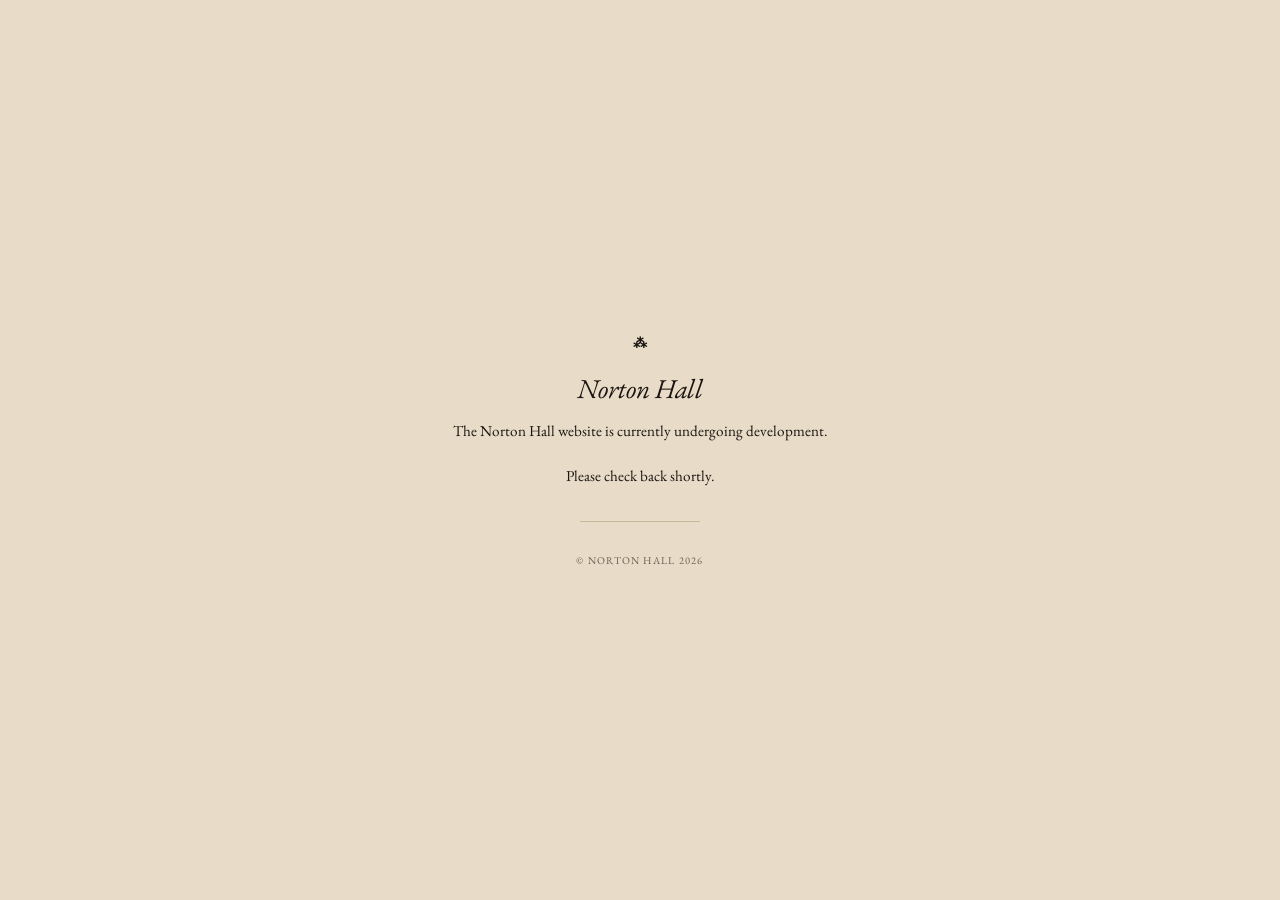
==== commit f5e8ee34: "Update index.html" ====
--- a/index.html
+++ b/index.html
@@ -1,1531 +1,89 @@
 <!DOCTYPE html>
 <html lang="en">
 <head>
-  <meta charset="UTF-8">
-  <meta name="viewport" content="width=device-width, initial-scale=1.0">
-  <title>Norton Hall Base Template</title>
-  <link href="https://fonts.googleapis.com/css2?family=EB+Garamond:ital,wght@0,400;0,500;0,600;1,400;1,500&display=swap" rel="stylesheet">
-  <style>
-:root {
-  --cream: #ede4d4;
-  --cream-dark: #e2d6c3;
-  --ink: #1a1510;
-  --ink-light: #4a3f35;
-  --ink-faint: #9a8a78;
-  --green: #2e4a3a;
-  --green-light: #3d6150;
-  --rule: #c8b89a;
-  --white: #faf7f2;
+<meta charset="UTF-8">
+<meta name="viewport" content="width=device-width, initial-scale=1.0">
+<title>Norton Hall</title>
+<link href="https://fonts.googleapis.com/css2?family=EB+Garamond:ital,wght@0,400;0,500;1,400&display=swap" rel="stylesheet">
+
+<style>
+:root{
+  --cream:#ede4d4;
+  --ink:#1a1510;
+  --rule:#c8b89a;
 }
 
-*, *::before, *::after { box-sizing: border-box; margin: 0; padding: 0; }
-html { font-size: 18px; scroll-behavior: smooth; }
+*{box-sizing:border-box;margin:0;padding:0;}
 
-.skip-link {
-  position: absolute;
-  left: 1rem;
-  top: -3rem;
-  background: var(--ink);
-  color: var(--white);
-  padding: 0.55rem 0.8rem;
-  text-decoration: none;
-  z-index: 1000;
-  font-size: 0.85rem;
-  border: 1px solid var(--rule);
+body{
+  background:#e8dcc8;
+  color:var(--ink);
+  font-family:'EB Garamond', Georgia, serif;
+  display:flex;
+  align-items:center;
+  justify-content:center;
+  min-height:100vh;
+  text-align:center;
+  padding:2rem;
 }
 
-.skip-link:focus {
-  top: 1rem;
+.container{
+  max-width:640px;
 }
 
-.sr-only {
-  position: absolute;
-  width: 1px;
-  height: 1px;
-  padding: 0;
-  margin: -1px;
-  overflow: hidden;
-  clip: rect(0, 0, 0, 0);
-  white-space: nowrap;
-  border: 0;
+.mark{
+  font-size:0.9rem;
+  font-weight:700;
+  margin-bottom:1.2rem;
 }
 
-body {
-  background-color: #e8dcc8;
-  color: var(--ink);
-  font-family: 'EB Garamond', Georgia, serif;
-  font-weight: 400;
-  line-height: 1.7;
-  -webkit-font-smoothing: antialiased;
-  opacity: 0;
-  animation: pageFadeIn 1.9s ease forwards;
+h1{
+  font-weight:400;
+  font-size:1.7rem;
+  margin-bottom:0.8rem;
+  font-style:italic;
 }
 
-@keyframes pageFadeIn {
-  from { opacity: 0; }
-  to { opacity: 1; }
+p{
+  font-size:0.95rem;
+  line-height:1.7;
+  margin-bottom:1.2rem;
 }
 
-/* ─── NAV ─── */
-#nav {
-  position: fixed;
-  top: 0; left: 0; right: 0;
-  z-index: 100;
-  padding: 1rem 2.5rem;
-  min-height: 56px;
-  display: flex;
-  align-items: center;
-  justify-content: space-between;
-  background: linear-gradient(to bottom, rgba(0,0,0,0.45) 0%, rgba(0,0,0,0.25) 40%, rgba(0,0,0,0.1) 70%, rgba(0,0,0,0) 100%);
-  border-bottom: none;
-  transition: background 0.35s ease, border-color 0.35s ease, box-shadow 0.35s ease;
+.rule{
+  height:1px;
+  background:var(--rule);
+  margin:2rem auto;
+  width:120px;
 }
 
-#nav.scrolled {
-  background: rgba(245, 239, 227, 1);
-  border-bottom-color: var(--rule);
-  backdrop-filter: blur(6px);
-  box-shadow: 0 10px 22px rgba(26, 21, 16, 0.14);
-}
-
-.nav-mark {
-  font-size: 0.85rem;
-  color: rgba(237, 228, 212, 0.92);
-  text-decoration: none;
-  line-height: 1;
-  font-weight: 700;
-  transition: color 0.35s ease;
-  text-shadow: 0 1px 4px rgba(0,0,0,0.45);
-}
-
-#nav.scrolled .nav-mark { color: var(--ink-faint); text-shadow: none; }
-
-.nav-hamburger {
-  display: flex;
-  flex-direction: column;
-  gap: 5px;
-  cursor: pointer;
-  padding: 4px;
-  background: none;
-  border: none;
-}
-
-.nav-hamburger span {
-  display: block;
-  width: 22px;
-  height: 1px;
-  background: rgba(237, 228, 212, 0.92);
-  box-shadow: 0 1px 3px rgba(0,0,0,0.4);
-  transition: transform 0.25s ease, opacity 0.25s ease, background 0.35s ease, box-shadow 0.35s ease;
-}
-
-#nav.scrolled .nav-hamburger span { background: var(--ink-faint); box-shadow: none; }
-#nav.menu-open {
-  border-bottom-color: transparent;
-}
-
-#nav.scrolled.menu-open {
-  border-bottom-color: transparent;
-  box-shadow: none;
-}
-.nav-hamburger.open span:nth-child(1) { transform: translateY(6px) rotate(45deg); }
-.nav-hamburger.open span:nth-child(2) { opacity: 0; }
-.nav-hamburger.open span:nth-child(3) { transform: translateY(-6px) rotate(-45deg); }
-
-.nav-mobile {
-  position: fixed;
-  top: 56px; left: 0; right: 0;
-  background: transparent;
-  border-bottom: none;
-  backdrop-filter: none;
-  -webkit-backdrop-filter: none;
-  padding: 1.2rem 2.5rem 1.5rem;
-  z-index: 99;
-  opacity: 0;
-  visibility: hidden;
-  transform: translateY(-28px);
-  pointer-events: none;
-  will-change: opacity, transform;
-  transition:
-    opacity 0.7s ease,
-    transform 0.7s ease,
-    visibility 0s linear 0.7s,
-    background 0.35s ease,
-    backdrop-filter 0.35s ease,
-    -webkit-backdrop-filter 0.35s ease,
-    box-shadow 0.35s ease;
-}
-
-.nav-mobile.open {
-  opacity: 1;
-  visibility: visible;
-  transform: translateY(0);
-  pointer-events: auto;
-  transition:
-    opacity 0.7s ease,
-    transform 0.7s ease,
-    visibility 0s linear 0s,
-    background 0.35s ease,
-    backdrop-filter 0.35s ease,
-    -webkit-backdrop-filter 0.35s ease,
-    box-shadow 0.35s ease;
-}
-
-.nav-mobile ul {
-  list-style: none;
-  display: flex;
-  flex-direction: column;
-  gap: 1.3rem;
-  align-items: flex-end;
-}
-
-.nav-mobile-footer {
-  margin-top: 1.35rem;
-  padding-top: 0.6rem;
-  border-top: 1px solid rgba(200, 184, 154, 0.7);
-  width: max-content;
-  min-width: 8.5rem;
-  margin-left: auto;
-  text-align: right;
-  font-size: 0.68rem;
-  letter-spacing: 0.08em;
-  color: rgba(237, 228, 212, 0.96);
-  opacity: 1;
-  text-shadow: 0 8px 24px rgba(0,0,0,0.58), 0 0 16px rgba(0,0,0,0.22);
-  white-space: nowrap;
-  backdrop-filter: none;
-  -webkit-backdrop-filter: none;
-  position: relative;
-  z-index: 2;
-  transform: translateY(0);
-}
-
-.nav-mobile-footer::before {
-  content: "";
-  position: absolute;
-  top: -1px;
-  left: 0;
-  right: 0;
-  height: 1px;
-  background: rgba(237, 228, 212, 0.82);
-  box-shadow: 0 0 14px rgba(0,0,0,0.34);
-  pointer-events: none;
-}
-
-.nav-mobile a {
-  font-size: 0.78rem;
-  letter-spacing: 0.16em;
-  text-transform: uppercase;
-  color: rgba(237, 228, 212, 0.92);
-  font-weight: 400;
-  text-decoration: none;
-  text-shadow: 0 8px 24px rgba(0,0,0,0.62), 0 1px 3px rgba(0,0,0,0.42);
-  transition: opacity 0.2s ease, text-shadow 0.2s ease;
-}
-
-.nav-mobile a:hover { opacity: 0.88; }
-
-#nav.scrolled + .nav-mobile {
-  background: rgba(245, 239, 227, 1);
-  border-bottom: none;
-  backdrop-filter: blur(8px);
-  -webkit-backdrop-filter: blur(8px);
-}
-
-#nav.scrolled + .nav-mobile a {
-  color: var(--ink-faint);
-  font-weight: 700;
-  text-shadow: none;
-}
-
-#nav.scrolled + .nav-mobile.open {
-  border-bottom: none;
-  box-shadow: 0 12px 26px rgba(26, 21, 16, 0.16);
-}
-
-#nav.scrolled.menu-open {
-  box-shadow: none;
-}
-
-#nav.scrolled + .nav-mobile.open .nav-mobile-footer {
-  color: var(--ink-faint) !important;
-  opacity: 1;
-  text-shadow: none;
-  filter: none;
-  mix-blend-mode: normal;
-  isolation: isolate;
-  position: relative;
-  z-index: 20;
-  background: transparent;
-}
-
-#nav.scrolled + .nav-mobile .nav-mobile-footer {
-  margin-top: 1.35rem;
-  padding-top: 0.6rem;
-  border-top: 1px solid var(--rule);
-  width: max-content;
-  min-width: 8.5rem;
-  margin-left: auto;
-  text-align: right;
-  font-size: 0.68rem;
-  letter-spacing: 0.08em;
-  color: var(--ink-faint) !important;
-  opacity: 1;
-  text-shadow: none;
-  backdrop-filter: none;
-  -webkit-backdrop-filter: none;
-  filter: none;
-  white-space: nowrap;
-  transform: translateY(0);
-}
-
-.nav-desktop{
-  list-style:none;
-  display:none;
-  gap:2rem;
-  align-items:center;
-}
-
-.nav-desktop li a{
-  font-size:0.72rem;
-  letter-spacing:0.16em;
+.footer{
+  font-size:0.65rem;
+  letter-spacing:0.12em;
   text-transform:uppercase;
-  text-decoration:none;
-  color:rgba(237, 228, 212, 0.92);
-  text-shadow:0 2px 6px rgba(0,0,0,0.65);
-}
-
-.nav-desktop li a:hover{
-  opacity:0.85;
-}
-
-/* desktop */
-@media (min-width: 900px){
-
-  #nav {
-    position: absolute;
-    top: 0;
-    left: 0;
-    right: 0;
-    background: transparent;
-    border-bottom: none;
-  }
-
-  #nav.scrolled {
-    background: transparent;
-    border-bottom-color: transparent;
-    backdrop-filter: none;
-  }
-
-  .nav-mark {
-    color: #d8c8b2;
-    text-shadow: 0 1px 4px rgba(0,0,0,0.45);
-  }
-
-  #nav.scrolled .nav-mark {
-    color: #d8c8b2;
-    text-shadow: 0 1px 4px rgba(0,0,0,0.45);
-  }
-
-  .nav-desktop{
-    display:flex;
-    margin-left: auto;
-    justify-content: flex-end;
-  }
-
-  .nav-desktop li a{
-    color:rgba(237, 228, 212, 0.92);
-    text-shadow:0 2px 6px rgba(0,0,0,0.65);
-  }
-
-  #nav.scrolled .nav-desktop li a{
-    color:#d8c8b2;
-    text-shadow:0 2px 6px rgba(0,0,0,0.65);
-  }
-
-  .nav-hamburger {
-    display: none;
-  }
-
-  .nav-mobile{
-    display:none !important;
-  }
-
-}
-
-/* ─── HERO + CIRCULAR WRAP ─── */
-.hero-circular-wrap {
-  display: flex;
-  flex-direction: column;
-  height: 100vh;
-  min-height: 100vh;
-  width: 100%;
-}
-
-@supports (height: 100svh) {
-  .hero-circular-wrap {
-    height: 100svh;
-    min-height: 100svh;
-  }
-}
-
-.hero {
-  position: relative;
-  flex: 1;
-  min-height: 0;
-  overflow: hidden;
-}
-
-/* Transparent hero image gradients */
-.hero::before {
-  content: "";
-  position: absolute;
-  inset: 0;
-  background: linear-gradient(
-    to bottom,
-    rgba(0,0,0,0.34) 0%,
-    rgba(0,0,0,0.20) 34%,
-    rgba(0,0,0,0.08) 68%,
-    rgba(0,0,0,0.00) 100%
-  );
-  pointer-events: none;
-  z-index: 1;
-}
-
-.hero::after {
-  content: "";
-  position: absolute;
-  inset: 0;
-  background: linear-gradient(
-    to bottom,
-    rgba(0,0,0,0.72) 0%,
-    rgba(0,0,0,0.52) 34%,
-    rgba(0,0,0,0.24) 68%,
-    rgba(0,0,0,0.00) 100%
-  );
-  pointer-events: none;
-  z-index: 2;
-  opacity: 0;
-  transition: opacity 0.7s ease;
-}
-
-#nav.menu-open:not(.scrolled) ~ .hero-circular-wrap .hero::after,
-body.transparent-menu-open .hero::after {
-  opacity: 1;
-}
-
-.hero > * { position: relative; z-index: 3; }
-
-.hero-image {
-  z-index:0;
-  position: absolute;
-  inset: 0;
-  background-size: cover;
-  background-position: center 14%;
-  filter: sepia(5%) contrast(0.96) saturate(0.9);
-}
-
-.circular-band {
-  flex-shrink: 0;
-  background: var(--ink);
-  margin-top: 0;
-  border-top: none;
-  box-shadow: none;
-}
-
-/* ─── CIRCULAR BAND ─── */
-.circular-band-inner {
-
-  max-width: 960px;
-  margin: 0 auto;
-  padding: 1.6rem 3rem;
-  display: grid;
-  grid-template-columns: auto 1fr auto;
-  align-items: center;
-  gap: 2rem;
-}
-
-@media (max-width: 640px) {
-  .circular-band-inner {
-    grid-template-columns: 1fr;
-    gap: 0.7rem;
-    padding: 1.4rem 1.5rem;
-  }
-
-  .circular-meta {
-    order: 1;
-  }
-
-  .circular-content {
-    order: 2;
-  }
-
-  .circular-action {
-    order: 3;
-    align-items: flex-start;
-    margin-top: 0.2rem;
-  }
-
-  .circular-title,
-  .circular-excerpt {
-    max-width: 100%;
-  }
-
-  .circular-excerpt {
-    margin-bottom: 0.35rem;
-  }
-}
-.circular-meta {
-  display: flex;
-  flex-direction: column;
-  gap: 0.25rem;
-  flex-shrink: 0;
-}
-
-.circular-kicker {
-  font-size: 0.58rem;
-  letter-spacing: 0.24em;
-  text-transform: uppercase;
-  color: var(--rule);
-}
-
-.circular-issue {
-  font-size: 0.62rem;
-  letter-spacing: 0.14em;
-  text-transform: uppercase;
-  color: rgba(200, 184, 154, 0.92);
-}
-
-.circular-content {
-  min-width: 0;
-}
-
-.circular-title {
-  font-family: 'EB Garamond', serif;
-  font-size: 1.05rem;
-  font-style: italic;
-  color: var(--cream);
-  line-height: 1.3;
-  margin-bottom: 0.3rem;
-  display: block;
-}
-
-.circular-excerpt {
-  font-size: 0.78rem;
-  color: rgba(200, 184, 154, 0.88);
-  line-height: 1.5;
-}
-
-.circular-action {
-  flex-shrink: 0;
-  display: flex;
-  flex-direction: column;
-  align-items: flex-end;
-  gap: 0.5rem;
-}
-
-.circular-carousel {
-  position: relative;
-}
-
-.circular-carousel-track {
-  display: grid;
-}
-
-.carousel-slide {
-  grid-area: 1 / 1;
-  opacity: 0;
-  visibility: hidden;
-  pointer-events: none;
-  transition: opacity 0.45s ease, visibility 0.45s ease;
-}
-
-.carousel-slide.active {
-  opacity: 1;
-  visibility: visible;
-  pointer-events: auto;
-}
-
-.circular-band-inner.carousel-slide {
-  max-width: 960px;
-  margin: 0 auto;
-}
-
-.circular-controls {
-  max-width: 960px;
-  margin: 0 auto;
-  padding: 0 3rem 1rem;
-  display: flex;
-  align-items: center;
-  justify-content: center;
-  gap: 0.55rem;
-}
-
-.carousel-dot {
-  width: 0.42rem;
-  height: 0.42rem;
-  border-radius: 999px;
-  border: none;
-  padding: 0;
-  background: rgba(200, 184, 154, 0.3);
-  cursor: pointer;
-  transition: background 0.2s ease, transform 0.2s ease;
-}
-
-.carousel-dot.active {
-  background: rgba(237, 228, 212, 0.95);
-  transform: scale(1.08);
-}
-
-.carousel-dot:focus-visible {
-  outline: 2px solid rgba(237, 228, 212, 0.95);
-  outline-offset: 3px;
-}
-
-.circular-read {
-  font-size: 0.58rem;
-  letter-spacing: 0.18em;
-  text-transform: uppercase;
-  color: var(--rule);
-  text-decoration: none;
-  border: 1px solid #3a3228;
-  padding: 0.4rem 1rem;
-  white-space: nowrap;
-  transition: border-color 0.2s, color 0.2s;
-}
-
-.circular-read:hover { border-color: var(--rule); color: var(--cream); }
-
-.circular-subscribe {
-  font-size: 0.55rem;
-  letter-spacing: 0.14em;
-  text-transform: uppercase;
-  color: var(--cream);
-  text-decoration: none;
-}
-
-.circular-subscribe:hover { color: var(--rule); }
-.circular-meta .circular-subscribe {
-  display: inline-block;
-  margin-top: 0.9rem;
-}
-
-/* ─── MAIN ─── */
-main {
-  max-width: 960px;
-  margin: 0 auto;
-  padding: 0 3rem 6rem;
-}
-
-/* ─── SECTION HEADERS ─── */
-.section-header {
-  padding: 4rem 0 0.7rem;
-  margin-bottom: 0.45rem;
-  display: flex;
-  align-items: baseline;
-  gap: 1.5rem;
-}
-
-.section-header h2 {
-  font-size: 0.65rem;
-  font-weight: 400;
-  letter-spacing: 0.24em;
-  text-transform: uppercase;
-  color: var(--ink-faint);
-  white-space: nowrap;
-}
-
-.section-rule { flex: 1; height: 1px; background: var(--rule); }
-
-/* ─── STATEMENT ─── */
-.body-statement {
-  font-family: 'EB Garamond', serif;
-  font-size: 0.88rem;
-  color: var(--ink);
-  line-height: 1.82;
-  max-width: 680px;
-  margin-bottom: 2.5rem;
-}
-
-.body-statement em { color: var(--ink); font-style: italic; }
-
-p {
-  text-align: justify;
-}
-
-@media (min-width: 900px) {
-  .what-norton-hall-section {
-    max-width: 760px;
-    margin: 0 auto;
-  }
-
-  .what-norton-hall-section .section-header,
-  .what-norton-hall-section .body-statement {
-    max-width: 760px;
-    margin-left: auto;
-    margin-right: auto;
-  }
-}
-
-/* ─── SECTION CARDS ─── */
-.sections-grid {
-  display: grid;
-  grid-template-columns: 1fr 1fr;
-  border: 1px solid var(--rule);
-}
-
-.section-card {
-  padding: 2.5rem;
-  border-right: none;
-  border-bottom: none;
-  opacity: 0;
-  transform: translateY(10px);
-  transition: opacity 0.5s ease, transform 0.5s ease, background 0.15s;
-  text-decoration: none;
-  color: var(--ink);
-  display: block;
-}
-
-.section-card:nth-child(odd) { border-right: 1px solid var(--rule); }
-.section-card:nth-child(-n+2) { border-bottom: 1px solid var(--rule); }
-.section-card.visible { opacity: 1; transform: translateY(0); }
-.section-card:hover { background: rgba(46, 74, 58, 0.03); }
-
-.section-card-label {
-  font-size: 0.6rem;
-  letter-spacing: 0.22em;
-  text-transform: uppercase;
-  color: var(--ink-faint);
-  margin-bottom: 0.9rem;
-  display: block;
-}
-
-.section-card h3 {
-  font-family: 'EB Garamond', serif;
-  font-size: 1.18rem;
-  font-weight: 400;
-  font-style: italic;
-  color: var(--ink);
-  margin-bottom: 0.65rem;
-  line-height: 1.2;
-}
-
-.section-card p {
-  font-size: 0.87rem;
-  color: var(--ink-light);
-  line-height: 1.72;
-  margin-bottom: 1.2rem;
-}
-
-.section-card-link {
-  font-size: 0.6rem;
-  letter-spacing: 0.16em;
-  text-transform: uppercase;
-  color: var(--ink);
-}
-
-/* ─── SUPPORT ─── */
-.support-outer {
-  margin: 3rem auto 0;
-  width: 100%;
-  background: var(--cream-dark);
-  border: 1px solid var(--rule);
-  opacity: 0;
-  transform: translateY(12px);
-  transition: opacity 0.6s ease, transform 0.6s ease;
-}
-
-@media (min-width: 641px) {
-  .support-outer {
-    width: calc(50% - 0.5px);
-  }
-}
-
-.support-outer.visible { opacity: 1; transform: translateY(0); }
-
-.support { padding: 3rem; }
-
-.support-label {
-  font-size: 0.6rem;
-  letter-spacing: 0.22em;
-  text-transform: uppercase;
-  color: var(--ink-faint);
-  margin-bottom: 1rem;
-  display: block;
-}
-
-.support h2 {
-  font-family: 'EB Garamond', serif;
-  font-size: clamp(1.3rem, 2.5vw, 1.8rem);
-  font-weight: 400;
-  font-style: italic;
-  color: var(--ink);
-  margin-bottom: 1rem;
-  line-height: 1.2;
-  max-width: 520px;
-}
-
-.support p {
-  font-size: 0.92rem;
-  color: var(--ink-light);
-  line-height: 1.82;
-  max-width: 580px;
-  margin-bottom: 1rem;
-}
-
-.support p.support-historical {
-  font-style: italic;
-  color: var(--ink-faint);
-  font-size: 0.87rem;
-  border-left: 2px solid var(--rule);
-  padding-left: 1.2rem;
-  margin-top: 1.5rem;
-  margin-bottom: 1.5rem;
-}
-
-/* ─── BUTTONS ─── */
-.btn {
-  display: inline-block;
-  font-size: 0.68rem;
-  letter-spacing: 0.18em;
-  text-transform: uppercase;
-  color: var(--ink);
-  text-decoration: none;
-  border: 1px solid var(--rule);
-  padding: 0.5rem 1.3rem;
-  transition: border-color 0.2s, color 0.2s, background 0.2s;
-}
-
-.btn:hover { background:#000000; border-color:#000000; color:#ffffff; }
-.btn:active { background:#000000; border-color:#000000; color:#ffffff; }
-.btn-primary { border-color: var(--ink); }
-
-a:focus-visible,
-button:focus-visible {
-  outline: 2px solid var(--ink);
-  outline-offset: 3px;
-}
-
-.nav-hamburger:focus-visible {
-  border-radius: 2px;
-}
-
-@media (prefers-reduced-motion: reduce) {
-  html { scroll-behaviour: auto; scroll-behavior: auto; }
-  *, *::before, *::after {
-    animation-duration: 0.01ms !important;
-    animation-iteration-count: 1 !important;
-    transition-duration: 0.01ms !important;
-    scroll-behavior: auto !important;
-  }
-  body {
-    opacity: 1;
-    animation: none !important;
-  }
-  .section-card,
-  .support-outer,
-  .nav-mobile {
-    transition: none !important;
-    transform: none !important;
-  }
-}
-
-/* ─── FOOTER ─── */
-footer {
-  border-top: 1px solid var(--rule);
-  padding: 2.2rem 3rem;
-  display: flex;
-  flex-direction: column;
-  align-items: center;
-  gap: 0.9rem;
-  background: var(--ink);
-}
-
-.footer-mark {
-  font-size: 0.85rem;
-  color: var(--rule);
-  font-weight: 700;
-  line-height: 1;
-}
-
-.footer-nav,
-.footer-legal {
-  display: flex;
-  justify-content: center;
-  align-items: center;
-  gap: 0.55rem;
-  flex-wrap: wrap;
-  text-align: center;
-}
-
-.footer-nav a,
-.footer-legal a {
-  font-size: 0.56rem;
-  letter-spacing: 0.16em;
-  text-decoration: none;
-  color: var(--rule);
-  white-space: nowrap;
-}
-
-.footer-nav a {
-  text-transform: uppercase;
-}
-
-.footer-legal a {
-  text-transform: none;
-}
-
-.footer-nav a:hover,
-.footer-legal a:hover {
-  color: var(--cream);
-}
-
-.footer-sep {
-  font-size: 0.55rem;
-  color: var(--rule);
-  line-height: 1;
-}
-
-.footer-copy {
-  font-size: 0.6rem;
-  color: var(--rule);
-  letter-spacing: 0.1em;
-}
-
-@media (min-width: 900px) {
-  .support {
-    padding: 2.2rem 2.3rem;
-  }
-
-  .support h2 {
-    font-size: 1.45rem;
-    max-width: 430px;
-  }
-
-  .support p {
-    font-size: 0.86rem;
-    max-width: 520px;
-  }
-}
-
-/* ─── RESPONSIVE ─── */
-/* Tablet */
-@media (max-width: 960px) {
-  .circular-controls {
-    padding: 0 1.4rem 1rem;
-    justify-content: center;
-  }
-
-  .circular-band-inner.carousel-slide {
-    grid-template-columns: 1fr;
-    gap: 0.9rem;
-    align-items: start;
-  }
-
-  .carousel-slide .circular-action {
-    align-items: flex-start;
-  }
-
-  .carousel-slide .circular-excerpt {
-    display: block;
-  }
-
-  .carousel-slide .circular-meta {
-    gap: 0.32rem;
-  }
-
-  .circular-band-inner { padding: 1.6rem 2rem; gap: 1.5rem; }
-  main { padding: 0 2rem 5rem; }
-}
-
-/* Mobile */
-@media (max-width: 640px) {
-  html { font-size: 16px; }
-  #nav { padding: 1rem 1.5rem; }
-
-  .circular-band-inner.carousel-slide{
-    grid-template-columns: minmax(0, 1fr) auto !important;
-    padding: 1.3rem 1.5rem;
-    gap: 0.8rem 1rem;
-    align-items: start;
-    width: 100%;
-  }
-
-  .circular-meta{
-    order: 1;
-    grid-column: 1;
-    grid-row: 1;
-    min-width: 0;
-  }
-
-  .circular-action{
-    order: 2;
-    grid-column: 2;
-    grid-row: 1;
-    align-items: flex-end;
-    justify-content: flex-start;
-    margin-top: 0;
-    width: auto;
-  }
-
-  .circular-content{
-    order: 3;
-    grid-column: 1 / -1;
-    grid-row: 2;
-    display: block;
-    width: 100% !important;
-    max-width: none !important;
-    min-width: 0;
-  }
-
-  .circular-title,
-  .circular-excerpt{
-    display: block;
-    width: 100% !important;
-    max-width: none !important;
-    min-width: 0;
-  }
-
-  main { padding: 0 1.5rem 4rem; }
-
-  .section-header { padding: 3rem 0 1.2rem; }
-
-  .sections-grid { grid-template-columns: 1fr; }
-
-  .section-card{
-    border: none;
-    border-bottom: 1px solid var(--rule);
-    padding: 2rem 1.5rem;
-  }
-
-  .section-card:nth-child(odd) { border-right: none; }
-  .section-card:nth-child(-n+2) { border-bottom: 1px solid var(--rule); }
-  .section-card + .section-card { border-top: none; }
-  .section-card:last-child{ border-bottom: none; }
-
-  .support{ padding: 2rem 1.5rem; }
-
-  footer{ padding: 2rem 1.5rem; }
-
-  .footer-nav,
-  .footer-legal {
-    row-gap: 0.45rem;
-  }
-}
-  
-/* Fix: remove border under Circular header */
-.circular-header, .circular-title, .circular-card h2{
-border-bottom:none !important;
-}
-
-/* Fix: attach mobile dropdown directly beneath navbar */
-.nav-mobile{
-margin-top:0 !important;
+  color:#6d5e4f;
 }
 
 </style>
+</head>
 
-<style id="nav-mobile-shadow-fix">
-@media (max-width: 900px) {
-  #nav:not(.scrolled) + .nav-mobile.open a {
-    text-shadow:  0 18px 40px rgba(0,0,0,0.92), 0 6px 14px rgba(0,0,0,0.75);
-  }
-
-  #nav:not(.scrolled) + .nav-mobile.open .nav-mobile-footer {
-    width: max-content;
-    min-width: 8.5rem;
-    white-space: nowrap;
-    border-top-color: transparent !important;
-    text-shadow: 0 12px 28px rgba(0,0,0,0.64), 0 0 16px rgba(0,0,0,0.28) !important;
-    box-shadow: none !important;
-    transform: translateY(0);
-  }
-
-  #nav:not(.scrolled) + .nav-mobile.open .nav-mobile-footer::before {
-    background: rgba(237, 228, 212, 0.84) !important;
-    box-shadow: 0 0 18px rgba(0,0,0,0.44), 0 0 5px rgba(0,0,0,0.24) !important;
-  }
-
-  #nav:not(.scrolled) + .nav-mobile.open .nav-mobile-footer,
-  #nav:not(.scrolled) + .nav-mobile.open .nav-mobile-footer span,
-  #nav:not(.scrolled) + .nav-mobile.open .nav-mobile-footer a {
-    text-shadow: 0 12px 28px rgba(0,0,0,0.64), 0 0 16px rgba(0,0,0,0.28) !important;
-  }
-
-  #nav.scrolled + .nav-mobile a,
-  #nav.scrolled + .nav-mobile .nav-mobile-footer,
-  #nav.scrolled + .nav-mobile .nav-mobile-footer span,
-  #nav.scrolled + .nav-mobile .nav-mobile-footer a {
-    text-shadow: none !important;
-    filter: none !important;
-    box-shadow: none !important;
-  }
-
-  #nav.scrolled + .nav-mobile .nav-mobile-footer::before {
-    box-shadow: none !important;
-    background: var(--rule) !important;
-  }
-
-  .section-card,
-  .section-card + .section-card,
-  .section-card:nth-child(4),
-  .section-card:nth-child(-n+2),
-  .section-card:nth-child(odd) {
-    border-width: 1px !important;
-  }
-
-  /* Keep mobile dropdown attached to navbar */
-  .nav-mobile,
-  #nav.scrolled + .nav-mobile {
-    top: var(--nav-offset, 56px) !important;
-  }
-
-  #nav:not(.scrolled) + .nav-mobile ul a {
-    font-weight: 700 !important;
-  }
-
-  #nav:not(.scrolled) + .nav-mobile .nav-mobile-footer,
-  #nav:not(.scrolled) + .nav-mobile .nav-mobile-footer::before {
-    font-weight: 400 !important;
-  }
-
-  @media (max-width: 640px) {
-    .circular-band-inner.carousel-slide {
-      grid-template-columns: minmax(0, 1fr) auto !important;
-    }
-
-    .carousel-slide .circular-content,
-    .carousel-slide .circular-title,
-    .carousel-slide .circular-excerpt {
-      display: block !important;
-      width: 100% !important;
-      max-width: none !important;
-      min-width: 0 !important;
-      grid-column: 1 / -1 !important;
-    }
-
-    .carousel-slide .circular-action {
-      grid-row: 1 !important;
-      grid-column: 2 !important;
-      align-items: flex-end !important;
-      justify-content: flex-start !important;
-      width: auto !important;
-      margin-top: 0 !important;
-    }
-  }
-}
-
-</style>
-
-<style id="transparent-nav-mobile-anim">
-@media (max-width: 900px) {
-  #nav:not(.scrolled) + .nav-mobile {
-    opacity: 0 !important;
-    visibility: hidden !important;
-    transform: translateY(-28px) !important;
-    pointer-events: none !important;
-    transition:
-      opacity 0.7s ease !important,
-      transform 0.7s ease !important,
-      visibility 0s linear 0.7s !important;
-  }
-
-  #nav:not(.scrolled) + .nav-mobile.open {
-    opacity: 1 !important;
-    visibility: visible !important;
-    transform: translateY(0) !important;
-    pointer-events: auto !important;
-    transition:
-      opacity 0.7s ease !important,
-      transform 0.7s ease !important,
-      visibility 0s linear 0s !important;
-  }
-}
-</style>
-
-<style id="transparent-nav-content-slide">
-@media (max-width: 900px) {
-  #nav:not(.scrolled) + .nav-mobile ul,
-  #nav:not(.scrolled) + .nav-mobile .nav-mobile-footer {
-    opacity: 0 !important;
-    transform: translateY(-18px) !important;
-    transition:
-      opacity 0.7s ease !important,
-      transform 0.7s ease !important;
-    will-change: opacity, transform !important;
-  }
-
-  #nav:not(.scrolled) + .nav-mobile.open ul,
-  #nav:not(.scrolled) + .nav-mobile.open .nav-mobile-footer {
-    opacity: 1 !important;
-    transform: translateY(0) !important;
-  }
-
-  #nav.scrolled + .nav-mobile ul,
-  #nav.scrolled + .nav-mobile .nav-mobile-footer {
-    opacity: 1 !important;
-    transform: none !important;
-  }
-}
-</style>
-
-</head>
 <body>
 
-  <a class="skip-link" href="#main-content">Skip to main content</a>
+<div class="container">
 
-  <nav id="nav" aria-label="Primary">
-    <a href="#" class="nav-mark" aria-label="Norton Hall home">⁂</a>
-    <ul class="nav-desktop" role="list">
-      <li><a href="#">Publications</a></li>
-      <li><a href="#">Public Works</a></li>
-      <li><a href="#">The Circular</a></li>
-      <li><a href="#">Contact</a></li>
-    </ul>
-    <button class="nav-hamburger" id="hamburger" type="button" aria-label="Open menu" aria-expanded="false" aria-controls="navMobile">
-      <span></span><span></span><span></span>
-    </button>
-  </nav>
+<div class="mark">⁂</div>
 
-  <div class="nav-mobile" id="navMobile" aria-label="Mobile">
-    <ul role="list">
-      <li><a href="#">Publications</a></li>
-      <li><a href="#">Public Works</a></li>
-      <li><a href="#">The Circular</a></li>
-      <li><a href="#">Contact</a></li>
-    </ul>
-    <div class="nav-mobile-footer" aria-label="Norton Hall">© Norton Hall</div>
-  </div>
+<h1>Norton Hall</h1>
 
-  <div class="hero-circular-wrap">
-  <section class="hero" aria-label="Introductory image">
-    <div class="hero-image" id="heroImg" aria-hidden="true"></div>
-    
-  </section>
+<p>The Norton Hall website is currently undergoing development.</p>
 
-  <!-- FEATURED CAROUSEL BAND -->
-  <div class="circular-band circular-carousel" aria-label="Latest from Norton Hall">
-    <div class="circular-carousel-track" id="featuredCarousel">
-      <div class="circular-band-inner carousel-slide active" data-feature-type="The Circular">
-        <div class="circular-meta">
-          <span class="circular-kicker">The Circular</span>
-          <span class="circular-issue">Issue I &ensp;·&ensp; March 2026</span>
-        </div>
-        <div class="circular-content">
-          <span class="circular-title">On the First Condition</span>
-          <span class="circular-excerpt">The opening issue considers why absolute non-existence was never a coherent alternative, and what follows once something must always already be the case.</span>
-        </div>
-        <div class="circular-action">
-          <a href="#" class="circular-read" aria-label="Read Issue I of The Circular">Read Issue →</a>
-        </div>
-      </div>
+<p>Please check back shortly.</p>
 
-      <div class="circular-band-inner carousel-slide" data-feature-type="Latest Publication">
-        <div class="circular-meta">
-          <span class="circular-kicker">Latest Publication</span>
-          <span class="circular-issue">First printing &ensp;·&ensp; 20 copies</span>
-        </div>
-        <div class="circular-content">
-          <span class="circular-title">Necessitas Mater Inventionum</span>
-          <span class="circular-excerpt">A printed volume containing two works: <em>On What Must Be the Case</em>, the formal framework itself, and <em>Accompanying Letters</em>, which render the argument in a more intuitive and approachable form.</span>
-        </div>
-        <div class="circular-action">
-          <a href="#" class="circular-read" aria-label="View Necessitas Mater Inventionum">View Publication →</a>
-        </div>
-      </div>
+<div class="rule"></div>
 
-      <div class="circular-band-inner carousel-slide" data-feature-type="Latest Public Work">
-        <div class="circular-meta">
-          <span class="circular-kicker">Latest Public Work</span>
-          <span class="circular-issue">Available to read freely</span>
-        </div>
-        <div class="circular-content">
-          <span class="circular-title">On What Must Be the Case</span>
-          <span class="circular-excerpt">The public presentation of the framework, setting out the structural conditions that must hold for anything to obtain at all, available online for readers who wish to test the argument directly.</span>
-        </div>
-        <div class="circular-action">
-          <a href="#" class="circular-read" aria-label="Read On What Must Be the Case">Read the Work →</a>
-        </div>
-      </div>
-    </div>
+<div class="footer">© Norton Hall 2026</div>
 
-    <div class="circular-controls" aria-label="Select featured item">
-      <button class="carousel-dot active" type="button" aria-label="Show The Circular" aria-pressed="true"></button>
-      <button class="carousel-dot" type="button" aria-label="Show Latest Publication" aria-pressed="false"></button>
-      <button class="carousel-dot" type="button" aria-label="Show Latest Public Work" aria-pressed="false"></button>
-    </div>
-  </div>
-  </div><!-- /hero-circular-wrap -->
-
-  <main id="main-content" tabindex="-1">
-
-    <section class="what-norton-hall-section">
-      <div class="section-header">
-        <h2>What Norton Hall Does</h2>
-        <div class="section-rule" aria-hidden="true"></div>
-      </div>
-
-      <p class="body-statement">
-A small independent press based in Northamptonshire continuing the older tradition of private scholarship and printing. Norton Hall publishes works concerned with ontology, cosmology, and the conditions under which awareness and meaning become possible. Its publishing activity takes several forms: formal printed volumes issued in small runs, a monthly periodical known as <em>The Circular</em>, and a growing body of selected writings made publicly available online. <em>Public Works are given freely</em>, forming a shared archive of essays, letters, and reflections drawn from the wider body of material produced through the press. Together these form an ongoing inquiry carried out in public, allowing readers not only to encounter finished work but to follow the development of the ideas themselves.
-</p>
-    </section>
-
-    <div class="sections-grid">
-      <a href="#" class="section-card" data-observe>
-        <span class="section-card-label">Printed Publications</span>
-        <h3>Norton Hall Press</h3>
-        <p>Formal works issued in print by the Norton Hall Press. These include printed volumes, monographs, and complete works published in small numbered runs. Each publication gathers material into a finished and stable form intended for long term reference.</p>
-        <span class="section-card-link">View Publications →</span>
-      </a>
-
-      <a href="#" class="section-card" data-observe>
-        <span class="section-card-label">Public Works</span>
-        <h3>Given Freely</h3>
-        <p>A curated archive of selected writings drawn from the broader body of material produced through the press. Essays, letters, and shorter works are made available freely so readers may encounter and test the arguments directly.</p>
-        <span class="section-card-link">Read the Letters →</span>
-      </a>
-
-      <a href="#" class="section-card" data-observe>
-        <span class="section-card-label">The Circular</span>
-        <h3>The Monthly Voice</h3>
-        <p>The monthly periodical of Norton Hall. Each issue records the ongoing work of the press: new essays, reflections, developing arguments, stories, and correspondence. It serves as the continuing public voice of the inquiry.</p>
-        <span class="section-card-link">Subscribe →</span>
-      </a>
-
-      <a href="#" class="section-card" data-observe>
-        <span class="section-card-label">Contact</span>
-        <h3>Correspondence</h3>
-        <p>Norton Hall welcomes correspondence from readers, scholars, and anyone wishing to pursue the inquiry further. Write to press@nortonhall.org. All serious letters are answered.</p>
-        <span class="section-card-link">Get in Touch →</span>
-      </a>
-    </div>
-
-    <div class="support-outer" data-observe>
-      <div class="support">
-        <span class="support-label">Support This Work</span>
-        <h2>Carrying the Inquiry Forward</h2>
-        <p>Norton Hall is an independent press. It receives no institutional funding, holds no academic position, and operates without endowment. Its public works are given freely and its publications are priced to cover materials only.</p>
-        <div style="margin-top: 1.8rem;">
-          <a href="#" class="btn btn-primary">Support This Work</a>
-        </div>
-      </div>
-    </div>
-
-  </main>
-
-  <footer aria-label="Footer">
-    <span class="footer-mark">⁂</span>
-    <nav class="footer-nav" aria-label="Footer">
-      <a href="#">Publications</a>
-      <span class="footer-sep">·</span>
-      <a href="#">Public Works</a>
-      <span class="footer-sep">·</span>
-      <a href="#">The Circular</a>
-      <span class="footer-sep">·</span>
-      <a href="#">Contact</a>
-    </nav>
-    <nav class="footer-legal" aria-label="Legal">
-      <a href="#">Privacy</a>
-      <span class="footer-sep">·</span>
-      <a href="#">Imprint</a>
-    </nav>
-    <span class="footer-copy">© Norton Hall 2026</span>
-  </footer>
-
-  <script>
-    document.getElementById('heroImg').style.backgroundImage = "url('assets/hero.jpg')";
-    const nav = document.getElementById('nav');
-    const hamburger = document.getElementById('hamburger');
-    const navMobile = document.getElementById('navMobile');
-    let lastScrolledState = false;
-
-    function syncMobileMenuTop() {
-      const navHeight = nav.getBoundingClientRect().height;
-      document.documentElement.style.setProperty('--nav-offset', `${Math.round(navHeight)}px`);
-    }
-
-    function updateNavOnScroll() {
-      const isScrolled = window.scrollY > 60;
-      if (isScrolled !== lastScrolledState) {
-        nav.classList.toggle('scrolled', isScrolled);
-        lastScrolledState = isScrolled;
-      }
-    }
-
-    syncMobileMenuTop();
-    updateNavOnScroll();
-    window.addEventListener('orientationchange', syncMobileMenuTop);
-    window.addEventListener('scroll', updateNavOnScroll, { passive: true });
-
-    function setMenuState(isOpen) {
-      hamburger.classList.toggle('open', isOpen);
-      navMobile.classList.toggle('open', isOpen);
-      nav.classList.toggle('menu-open', isOpen);
-      hamburger.setAttribute('aria-expanded', String(isOpen));
-      hamburger.setAttribute('aria-label', isOpen ? 'Close menu' : 'Open menu');
-      navMobile.setAttribute('aria-hidden', String(!isOpen));
-    }
-
-    hamburger.addEventListener('click', () => {
-      syncMobileMenuTop();
-      setMenuState(!navMobile.classList.contains('open'));
-    });
-
-    hamburger.addEventListener('keydown', (event) => {
-      if (event.key === 'Escape') {
-        setMenuState(false);
-        hamburger.focus();
-      }
-    });
-
-    navMobile.addEventListener('keydown', (event) => {
-      if (event.key === 'Escape') {
-        setMenuState(false);
-        hamburger.focus();
-      }
-    });
-
-    navMobile.querySelectorAll('a').forEach(a => a.addEventListener('click', () => { setMenuState(false); }));
-    setMenuState(false);
-
-    const carousel = document.getElementById('featuredCarousel');
-    const slides = carousel ? Array.from(carousel.querySelectorAll('.carousel-slide')) : [];
-    const dots = Array.from(document.querySelectorAll('.carousel-dot'));
-    const prefersReducedMotion = window.matchMedia('(prefers-reduced-motion: reduce)');
-    let activeSlide = 0;
-    let autoplayId = null;
-
-    function showSlide(index) {
-      if (!slides.length) return;
-      activeSlide = (index + slides.length) % slides.length;
-      slides.forEach((slide, i) => {
-        const isActive = i === activeSlide;
-        slide.classList.toggle('active', isActive);
-        slide.setAttribute('aria-hidden', String(!isActive));
-      });
-      dots.forEach((dot, i) => {
-        const isActive = i === activeSlide;
-        dot.classList.toggle('active', isActive);
-        dot.setAttribute('aria-pressed', String(isActive));
-      });
-    }
-
-    function stopAutoplay() {
-      if (autoplayId) {
-        window.clearInterval(autoplayId);
-        autoplayId = null;
-      }
-    }
-
-    function startAutoplay() {
-      stopAutoplay();
-      if (prefersReducedMotion.matches || slides.length < 2) return;
-      autoplayId = window.setInterval(() => {
-        showSlide(activeSlide + 1);
-      }, 6500);
-    }
-
-    dots.forEach((dot, index) => {
-      dot.addEventListener('click', () => {
-        showSlide(index);
-        startAutoplay();
-      });
-    });
-
-    if (carousel) {
-      carousel.addEventListener('mouseenter', stopAutoplay);
-      carousel.addEventListener('mouseleave', startAutoplay);
-      carousel.addEventListener('focusin', stopAutoplay);
-      carousel.addEventListener('focusout', (event) => {
-        if (!carousel.contains(event.relatedTarget)) {
-          startAutoplay();
-        }
-      });
-    }
-
-    if (typeof prefersReducedMotion.addEventListener === 'function') {
-      prefersReducedMotion.addEventListener('change', startAutoplay);
-    } else if (typeof prefersReducedMotion.addListener === 'function') {
-      prefersReducedMotion.addListener(startAutoplay);
-    }
-
-    showSlide(0);
-    startAutoplay();
-
-    const observer = new IntersectionObserver((entries) => {
-      entries.forEach((entry) => {
-        if (entry.isIntersecting) { setTimeout(() => entry.target.classList.add('visible'), entry.target.dataset.delay || 0); observer.unobserve(entry.target); }
-      });
-    }, { threshold: 0.08 });
-    document.querySelectorAll('[data-observe]').forEach((el, i) => { el.dataset.delay = i * 80; observer.observe(el); });
-  </script>
-
-<script>
-(function(){
-  const slides = document.querySelectorAll('.carousel-slide');
-  const dots = document.querySelectorAll('.carousel-dot');
-  let index = 0;
-  let startX = null;
-
-  function show(i){
-    slides.forEach((s,idx)=>{
-      s.classList.toggle('active', idx===i);
-      if(dots[idx]) dots[idx].classList.toggle('active', idx===i);
-    });
-    index = i;
-  }
-
-  function next(){ show((index+1)%slides.length); }
-  function prev(){ show((index-1+slides.length)%slides.length); }
-
-  slides.forEach(slide=>{
-    slide.addEventListener('touchstart',e=>{
-      startX = e.touches[0].clientX;
-    });
-
-    slide.addEventListener('touchend',e=>{
-      if(startX===null) return;
-      const endX = e.changedTouches[0].clientX;
-      const diff = endX - startX;
-      if(Math.abs(diff) > 40){
-        if(diff < 0) next(); else prev();
-      }
-      startX = null;
-    });
-  });
-})();
-</script>
-
-<script>
-(function() {
-  const nav = document.getElementById('nav');
-  const hamburger = document.getElementById('hamburger');
-  const navMobile = document.getElementById('navMobile');
-
-  function syncMenuVisualState() {
-    const mobileOpen = !!(navMobile && navMobile.classList.contains('open'));
-    if (nav) nav.classList.toggle('menu-open', mobileOpen);
-    const transparentOpen = !!(mobileOpen && nav && !nav.classList.contains('scrolled'));
-    document.body.classList.toggle('transparent-menu-open', transparentOpen);
-  }
-
-  if (hamburger) {
-    hamburger.addEventListener('click', function() {
-      requestAnimationFrame(syncMenuVisualState);
-      setTimeout(syncMenuVisualState, 20);
-    });
-  }
-
-  document.addEventListener('click', function() {
-    requestAnimationFrame(syncMenuVisualState);
-  });
-
-  window.addEventListener('scroll', syncMenuVisualState, { passive: true });
-  window.addEventListener('resize', syncMenuVisualState);
-
-  syncMenuVisualState();
-})();
-</script>
+</div>
 
 </body>
 </html>
